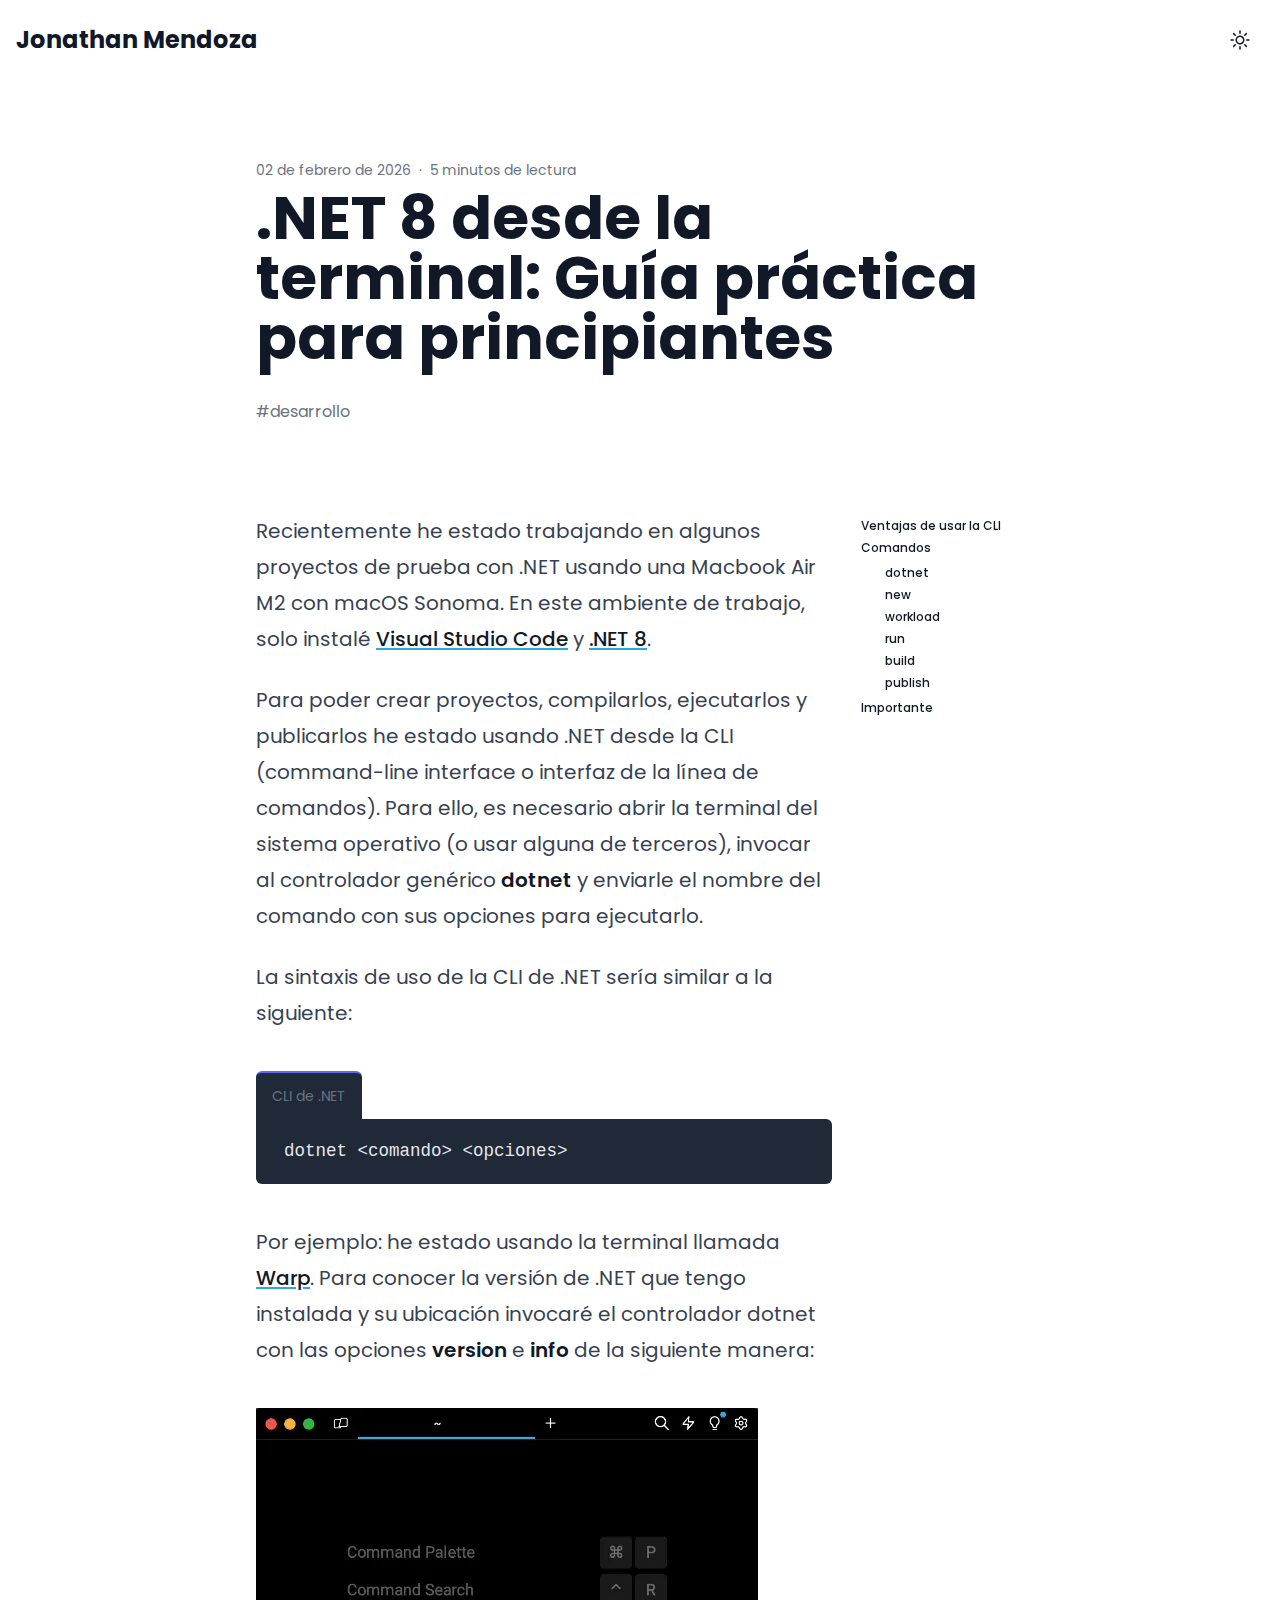
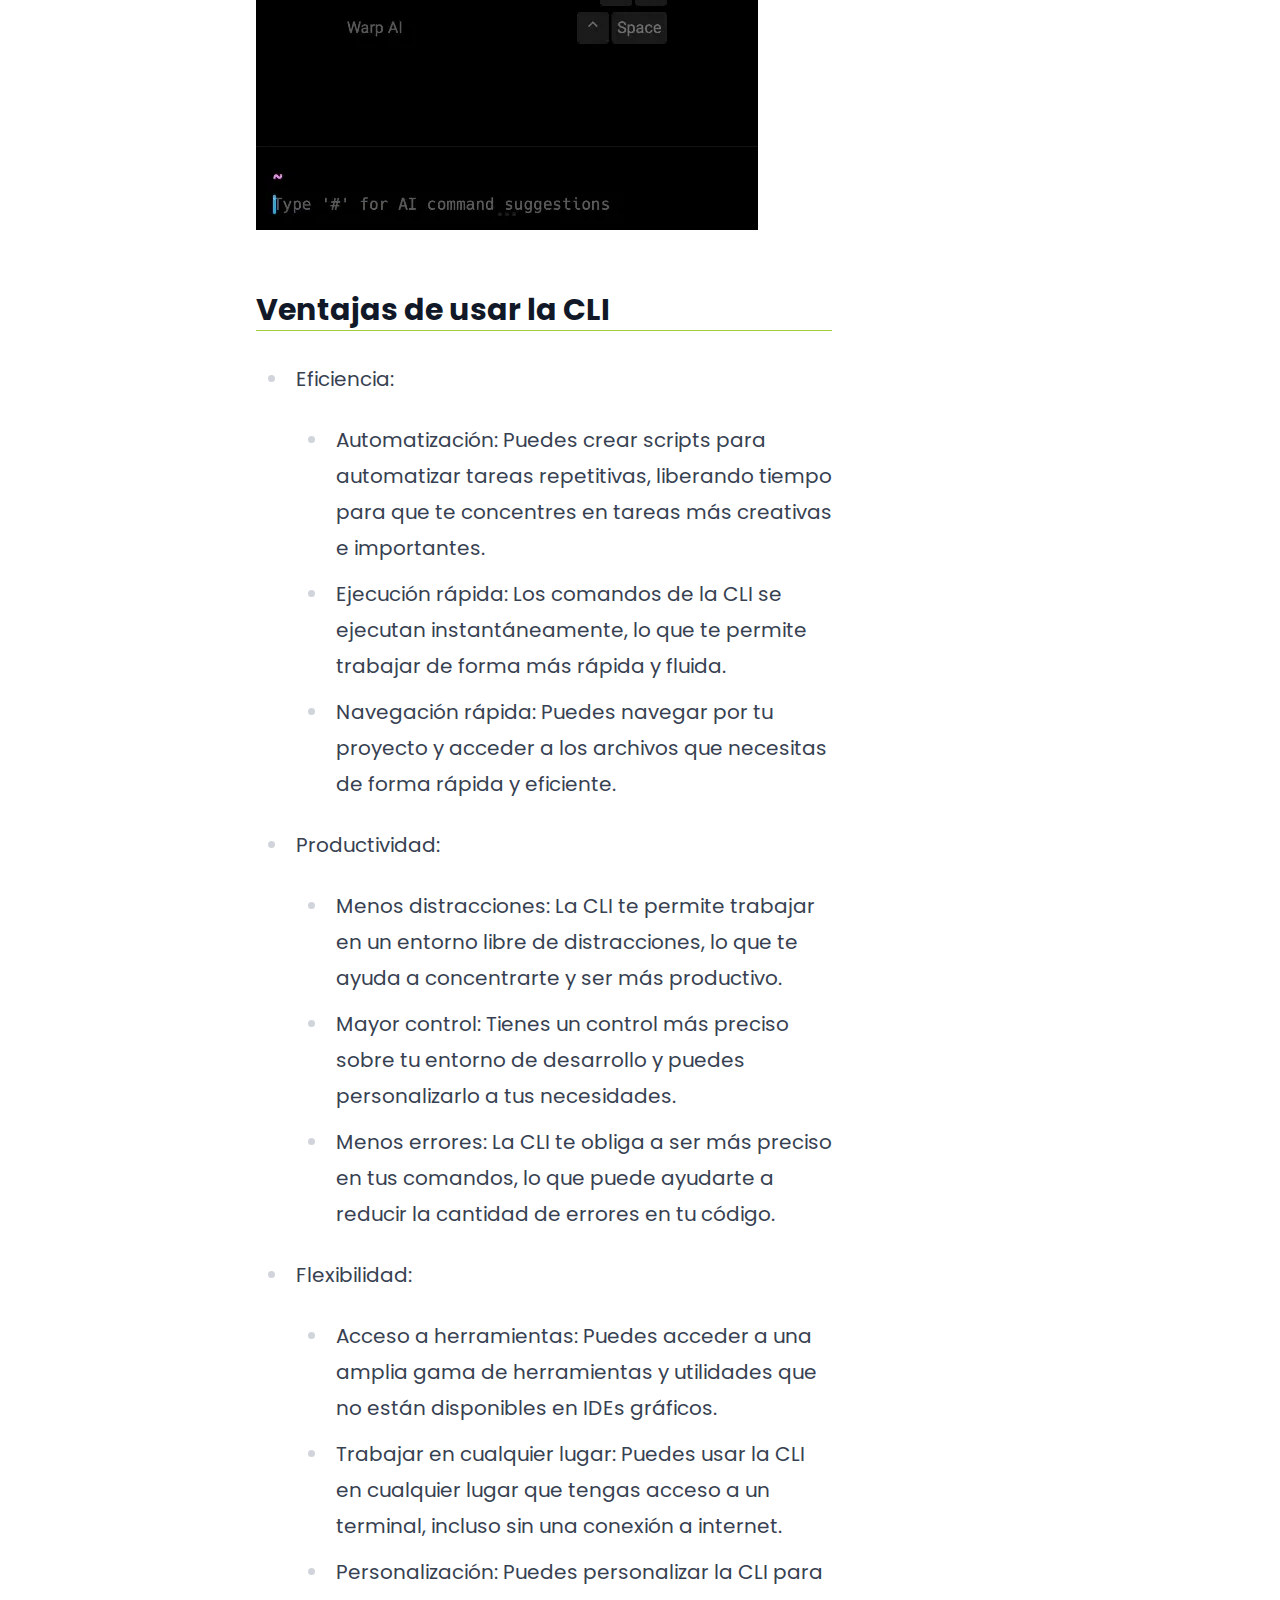
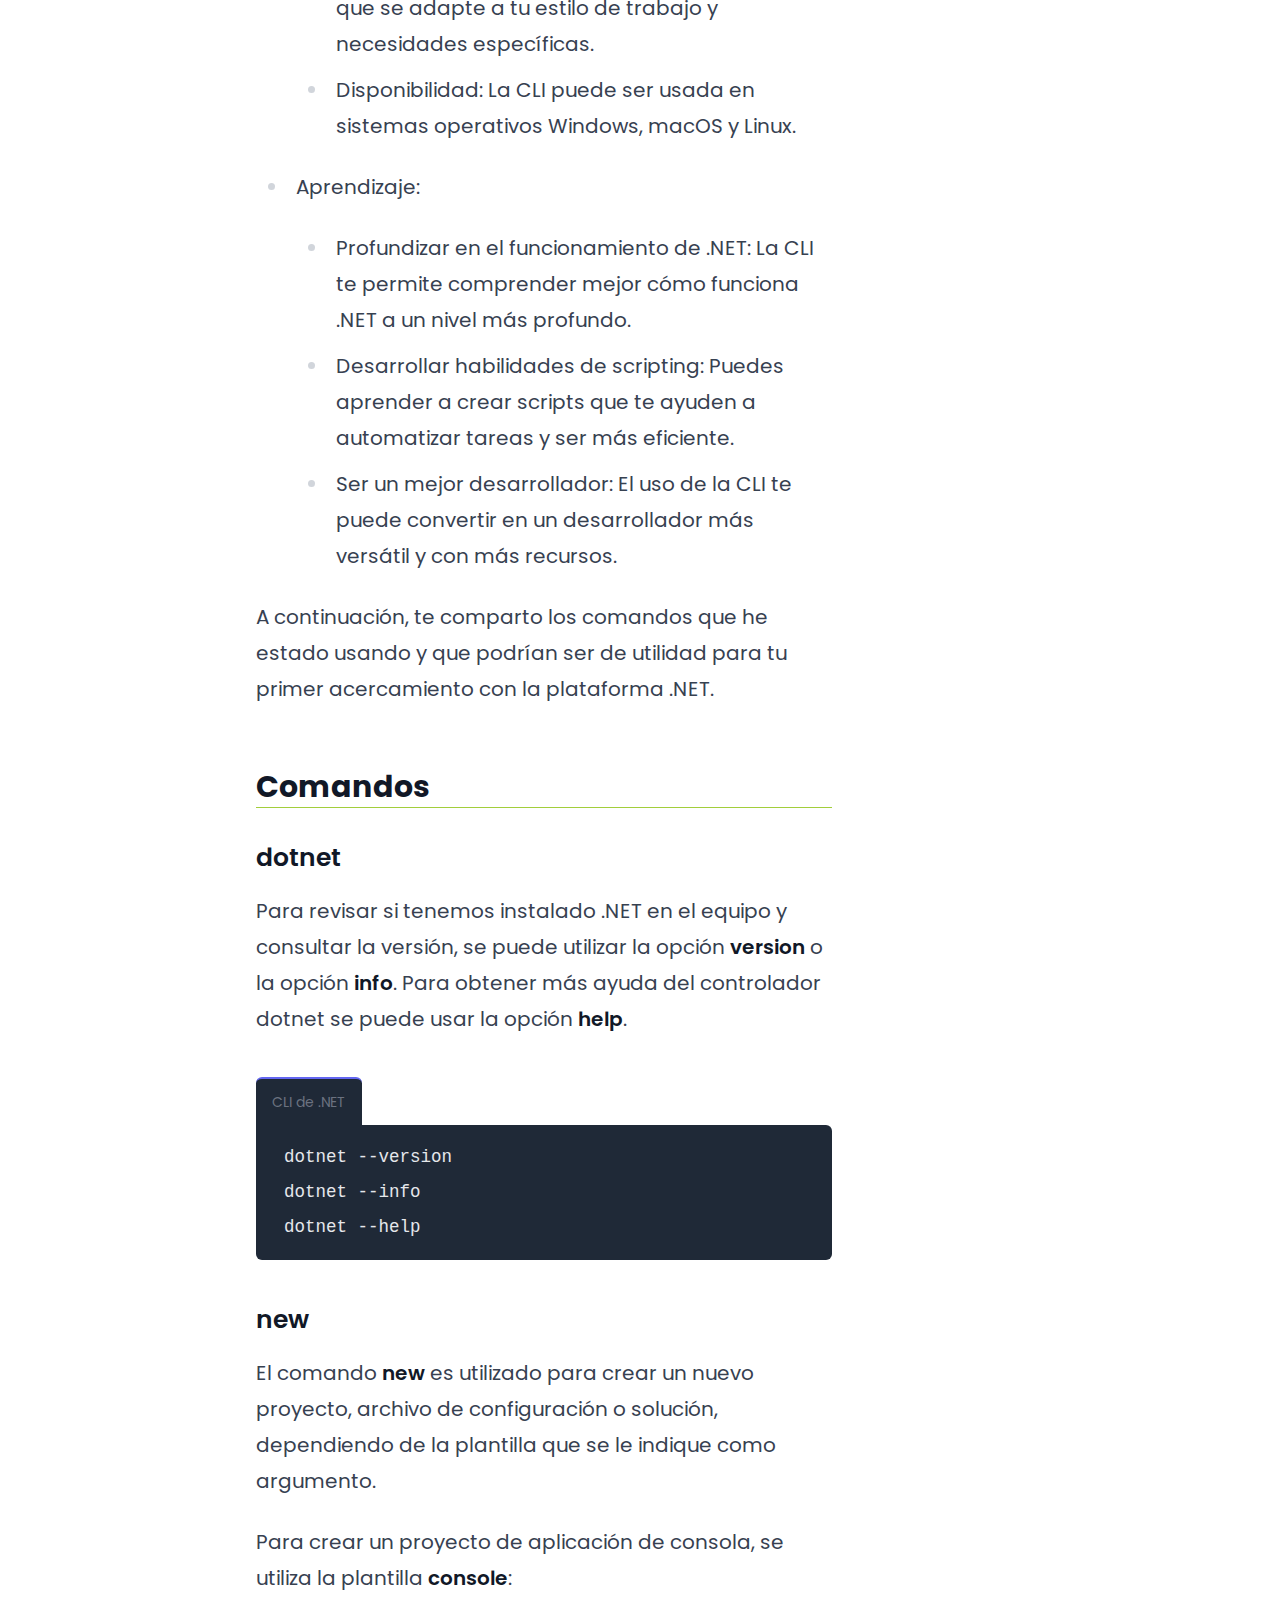
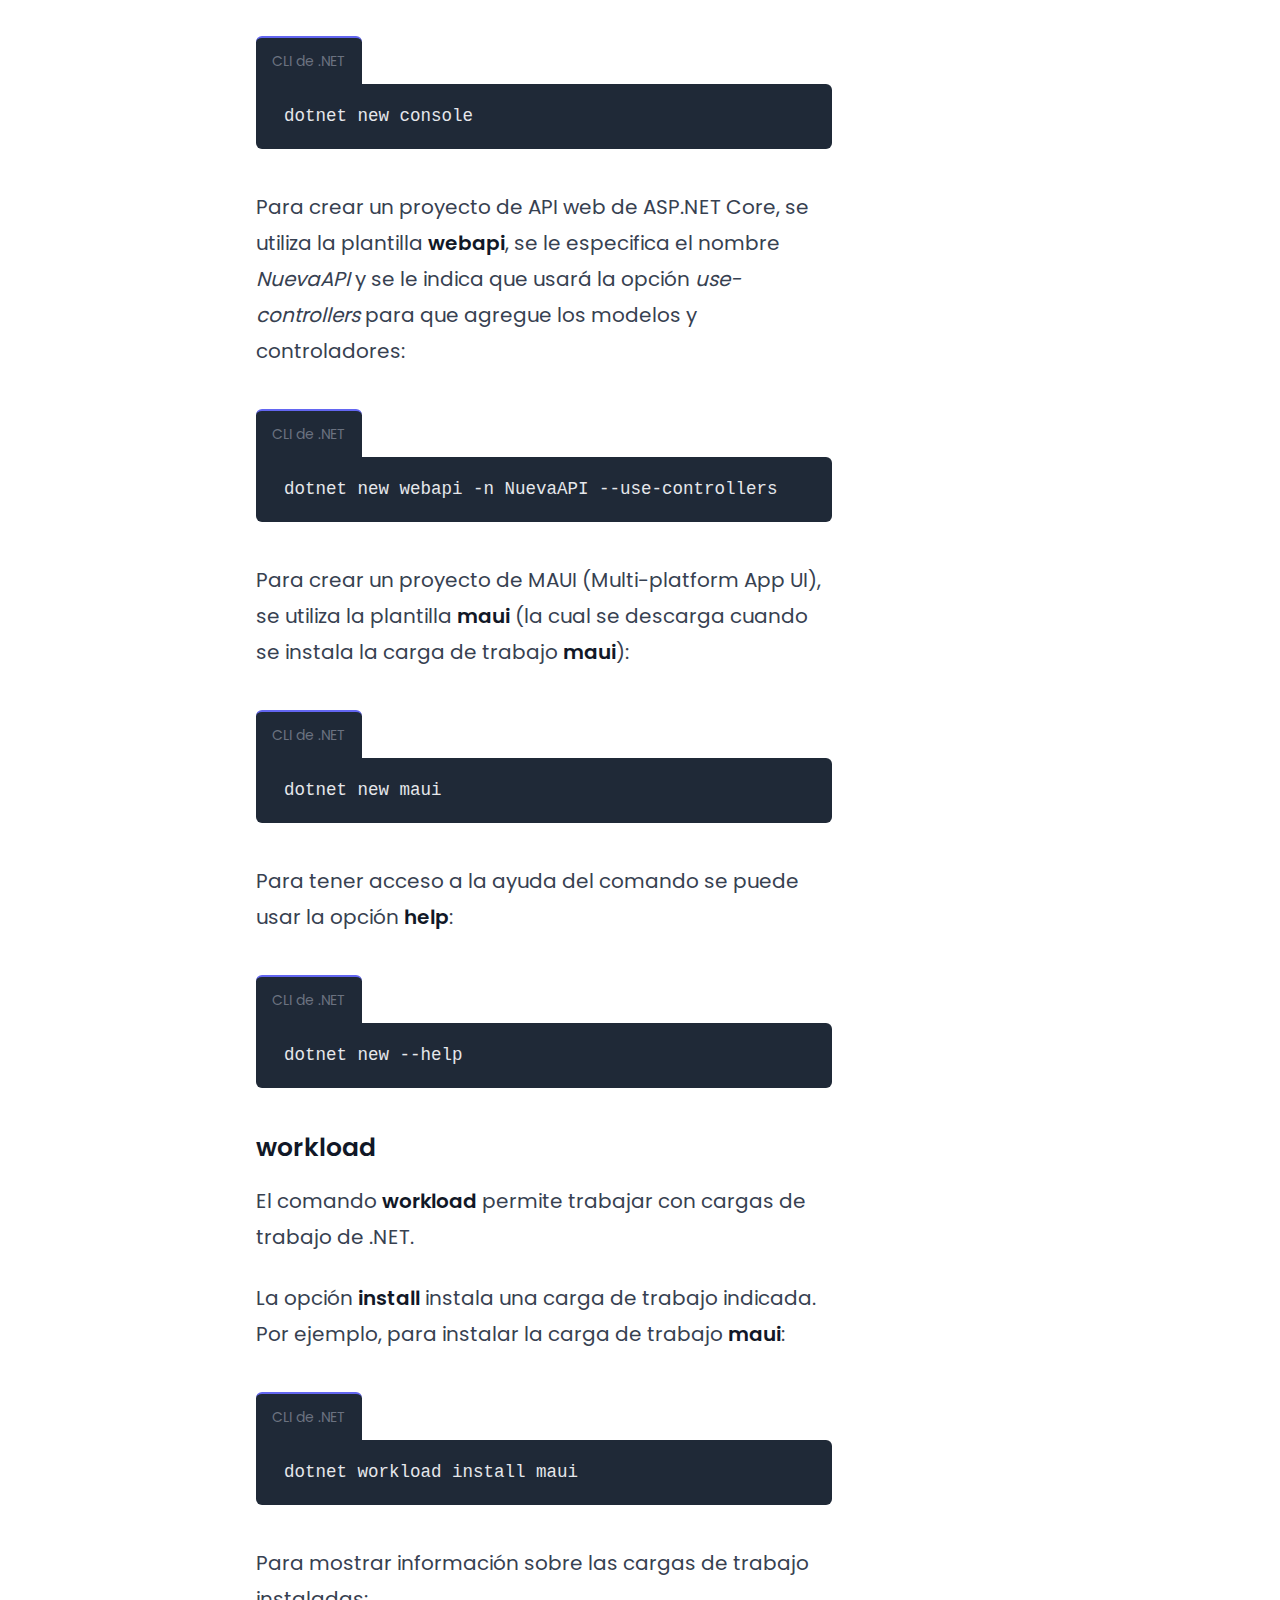
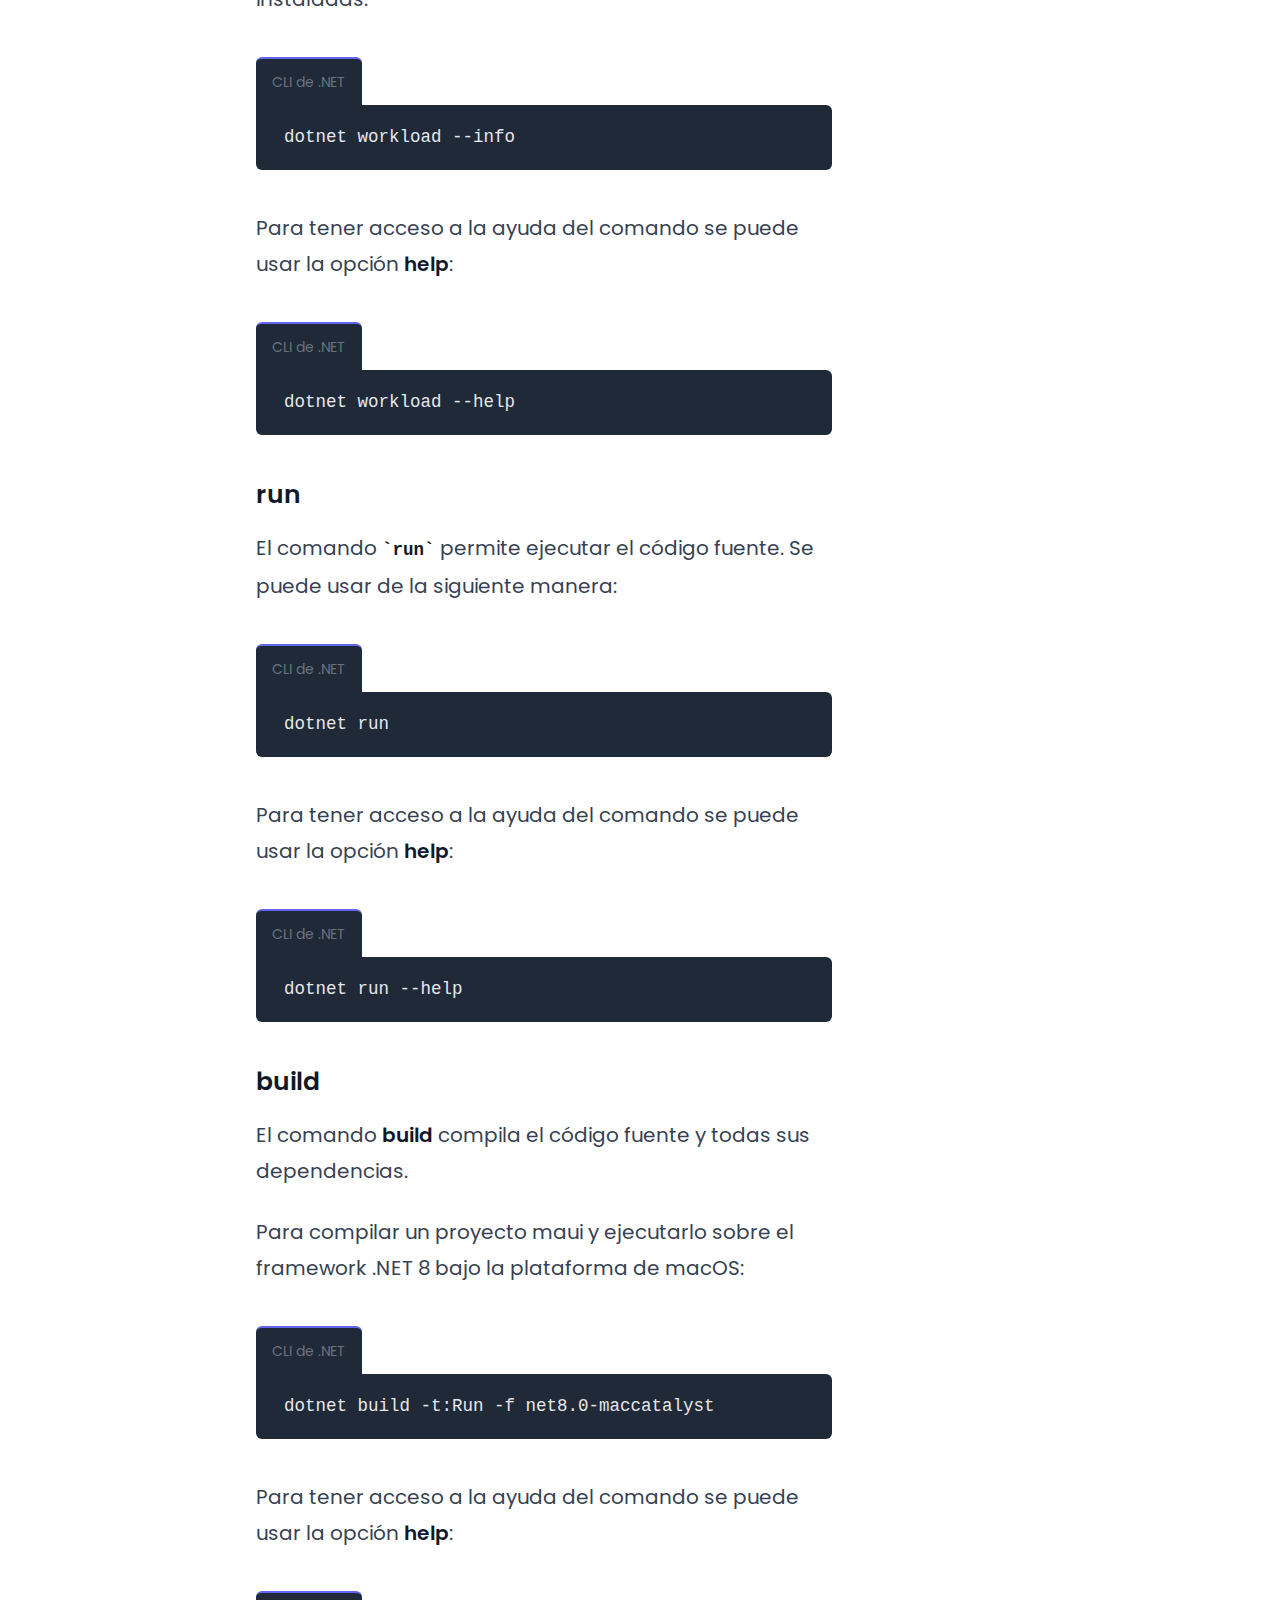
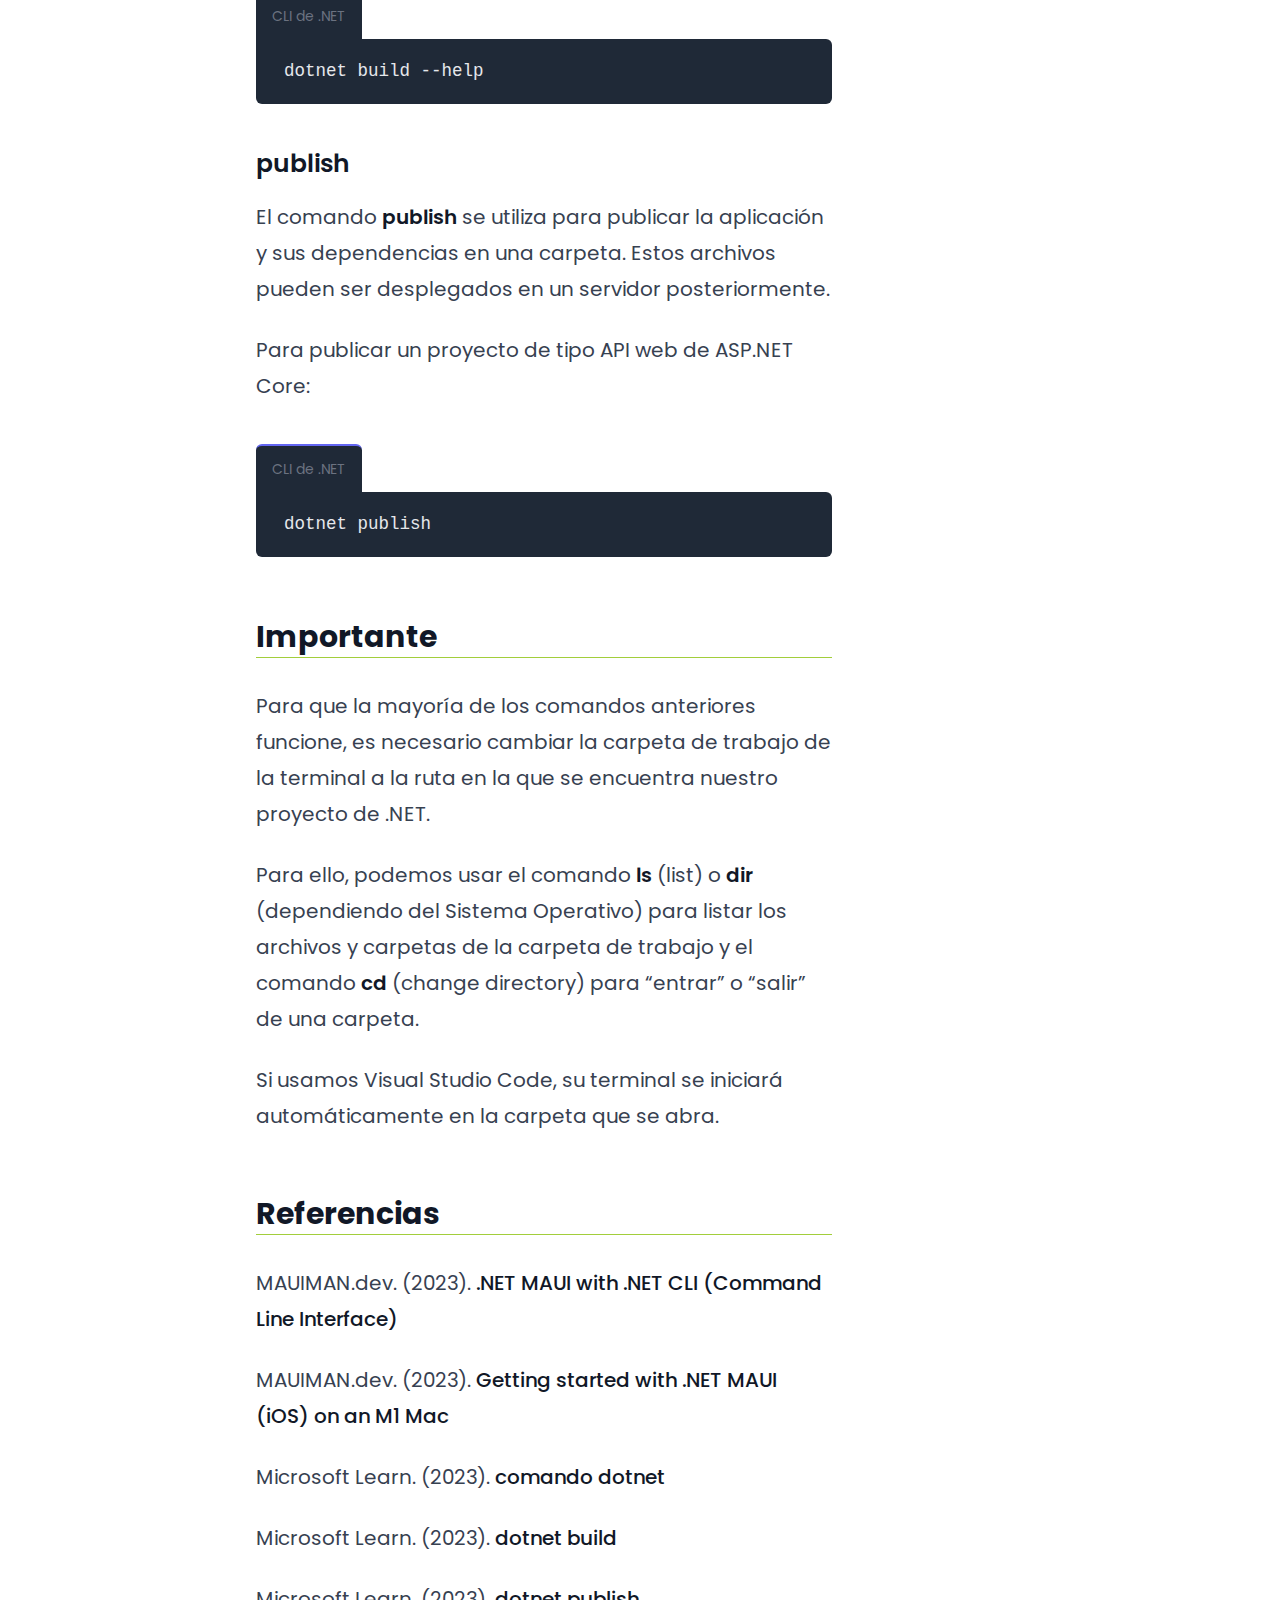
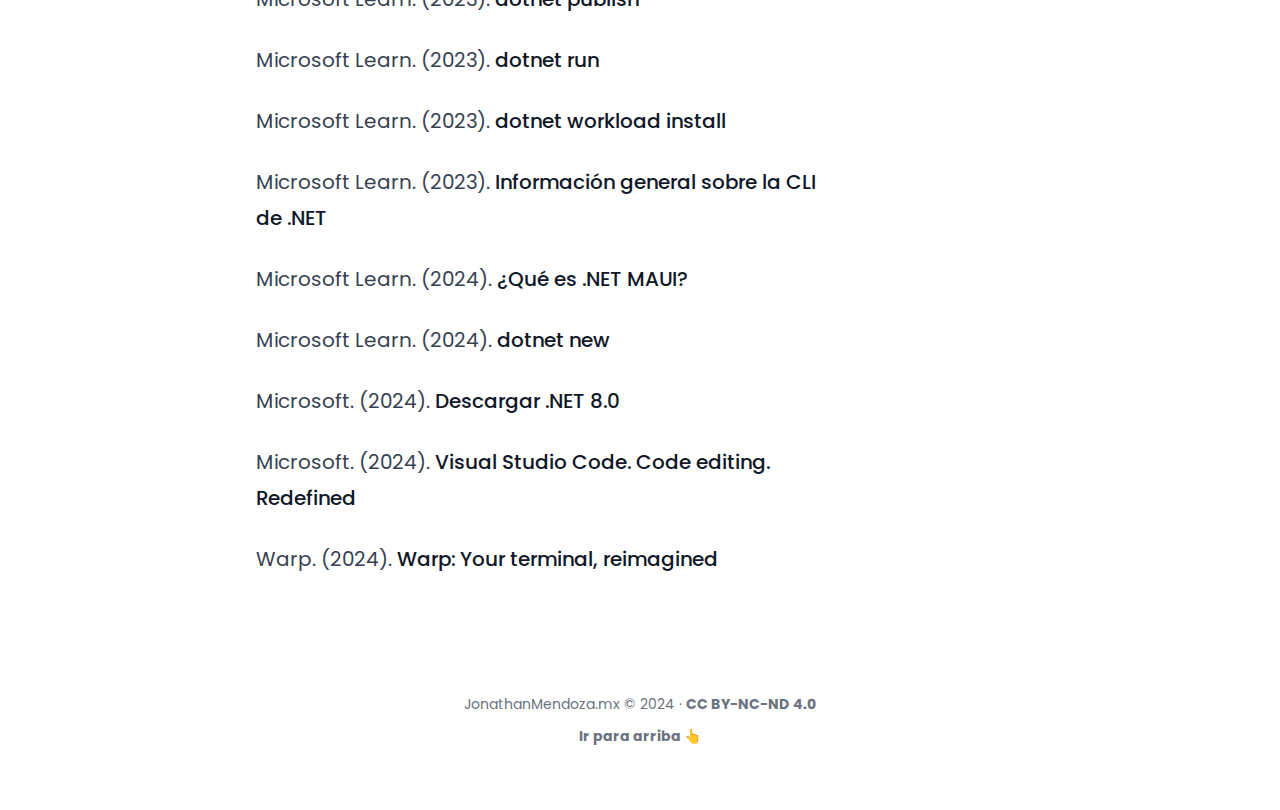
==== dotnet-8-desde-la-terminal/index.html @ 747c7750 "Initial commit" ====
<!DOCTYPE html><html lang="en" class="scroll-smooth"> <head><meta charset="UTF-8"><meta name="viewport" content="width=device-width, initial-scale=1.0"><title>.NET 8 desde la terminal: Guía práctica para principiantes - Jonathan Mendoza</title><link rel="canonical" href="https://jonathanmendoza.mx/dotnet-8-desde-la-terminal/"><meta name="description" content="Recientemente he estado trabajando en algunos proyectos de prueba con .NET usando una Macbook Air M2 con macOS Sonoma. En este ambiente de trabajo, solo instalé [Visual Studio Code](https://code.visu"><meta name="robots" content="index, follow"><meta property="og:title" content=".NET 8 desde la terminal: Guía práctica para principiantes"><meta property="og:type" content="article"><meta property="og:image" content="https://jonathanmendoza.mx/dotnet-8-desde-la-terminal.png"><meta property="og:url" content="https://jonathanmendoza.mx/dotnet-8-desde-la-terminal/"><meta name="astro-view-transitions-enabled" content="true"><meta name="astro-view-transitions-fallback" content="animate"><link rel="stylesheet" href="/_astro/_page_.Ci-kEwMj.css" />
<style>@keyframes astroFadeInOut{0%{opacity:1}to{opacity:0}}@keyframes astroFadeIn{0%{opacity:0}}@keyframes astroFadeOut{to{opacity:0}}@keyframes astroSlideFromRight{0%{transform:translate(100%)}}@keyframes astroSlideFromLeft{0%{transform:translate(-100%)}}@keyframes astroSlideToRight{to{transform:translate(100%)}}@keyframes astroSlideToLeft{to{transform:translate(-100%)}}@media (prefers-reduced-motion){::view-transition-group(*),::view-transition-old(*),::view-transition-new(*){animation:none!important}[data-astro-transition-scope]{animation:none!important}}
</style><script type="module" src="/_astro/hoisted.BaklP18b.js"></script><style>[data-astro-transition-scope="astro-o6qoc4zr-1"] { view-transition-name: post_title_dotnet-8-desde-la-terminal; }@layer astro { ::view-transition-old(post_title_dotnet-8-desde-la-terminal) { 
	animation-duration: 180ms;
	animation-timing-function: cubic-bezier(0.76, 0, 0.24, 1);
	animation-fill-mode: both;
	animation-name: astroFadeOut; }::view-transition-new(post_title_dotnet-8-desde-la-terminal) { 
	animation-duration: 180ms;
	animation-timing-function: cubic-bezier(0.76, 0, 0.24, 1);
	animation-fill-mode: both;
	animation-name: astroFadeIn; }[data-astro-transition=back]::view-transition-old(post_title_dotnet-8-desde-la-terminal) { 
	animation-duration: 180ms;
	animation-timing-function: cubic-bezier(0.76, 0, 0.24, 1);
	animation-fill-mode: both;
	animation-name: astroFadeOut; }[data-astro-transition=back]::view-transition-new(post_title_dotnet-8-desde-la-terminal) { 
	animation-duration: 180ms;
	animation-timing-function: cubic-bezier(0.76, 0, 0.24, 1);
	animation-fill-mode: both;
	animation-name: astroFadeIn; } }[data-astro-transition-fallback="old"] [data-astro-transition-scope="astro-o6qoc4zr-1"],
			[data-astro-transition-fallback="old"][data-astro-transition-scope="astro-o6qoc4zr-1"] { 
	animation-duration: 180ms;
	animation-timing-function: cubic-bezier(0.76, 0, 0.24, 1);
	animation-fill-mode: both;
	animation-name: astroFadeOut; }[data-astro-transition-fallback="new"] [data-astro-transition-scope="astro-o6qoc4zr-1"],
			[data-astro-transition-fallback="new"][data-astro-transition-scope="astro-o6qoc4zr-1"] { 
	animation-duration: 180ms;
	animation-timing-function: cubic-bezier(0.76, 0, 0.24, 1);
	animation-fill-mode: both;
	animation-name: astroFadeIn; }[data-astro-transition=back][data-astro-transition-fallback="old"] [data-astro-transition-scope="astro-o6qoc4zr-1"],
			[data-astro-transition=back][data-astro-transition-fallback="old"][data-astro-transition-scope="astro-o6qoc4zr-1"] { 
	animation-duration: 180ms;
	animation-timing-function: cubic-bezier(0.76, 0, 0.24, 1);
	animation-fill-mode: both;
	animation-name: astroFadeOut; }[data-astro-transition=back][data-astro-transition-fallback="new"] [data-astro-transition-scope="astro-o6qoc4zr-1"],
			[data-astro-transition=back][data-astro-transition-fallback="new"][data-astro-transition-scope="astro-o6qoc4zr-1"] { 
	animation-duration: 180ms;
	animation-timing-function: cubic-bezier(0.76, 0, 0.24, 1);
	animation-fill-mode: both;
	animation-name: astroFadeIn; }</style></head> <body class="flex min-h-screen flex-col font-sans text-gray-900 antialiased dark:bg-gradient-to-t from-[#24292e] from-10% to-[#191c20] dark:text-white select-none"> <div id="top"></div> <nav class="flex items-center p-4"> <a href="/" class="text-2xl font-bold">Jonathan Mendoza</a> <div class="ml-auto"> <button id="theme-switcher" aria-label="Theme switcher" class="flex h-12 w-12 items-center justify-center rounded-full hover:bg-gray-100 focus:outline-none dark:hover:bg-gray-800"> <svg xmlns="http://www.w3.org/2000/svg" fill="none" viewBox="0 0 24 24" stroke-width="1.5" stroke="currentColor" class="h-6 w-6 dark:hidden"> <path stroke-linecap="round" stroke-linejoin="round" d="M12 3v2.25m6.364.386l-1.591 1.591M21 12h-2.25m-.386 6.364l-1.591-1.591M12 18.75V21m-4.773-4.227l-1.591 1.591M5.25 12H3m4.227-4.773L5.636 5.636M15.75 12a3.75 3.75 0 11-7.5 0 3.75 3.75 0 017.5 0z"></path> </svg> <svg xmlns="http://www.w3.org/2000/svg" fill="none" viewBox="0 0 24 24" stroke-width="1.5" stroke="currentColor" class="hidden h-6 w-6 dark:block"> <path stroke-linecap="round" stroke-linejoin="round" d="M21.752 15.002A9.718 9.718 0 0118 15.75c-5.385 0-9.75-4.365-9.75-9.75 0-1.33.266-2.597.748-3.752A9.753 9.753 0 003 11.25C3 16.635 7.365 21 12.75 21a9.753 9.753 0 009.002-5.998z"></path> </svg> </button> <script>
  const init = () => {
    const theme = (() => {
      if (
        typeof localStorage !== "undefined" &&
        localStorage.getItem("theme")
      ) {
        return localStorage.getItem("theme");
      }

      if (window.matchMedia("(prefers-color-scheme: light)").matches) {
        return "light";
      }

      return "dark";
    })();

    if (theme === "light") {
      document.documentElement.classList.remove("dark");
    } else {
      document.documentElement.classList.add("dark");
    }

    window.localStorage.setItem("theme", theme);

    const handleToggleClick = () => {
      const element = document.documentElement;
      element.classList.toggle("dark");

      const isDark = element.classList.contains("dark");
      localStorage.setItem("theme", isDark ? "dark" : "light");
    };

    document
      .getElementById("theme-switcher")
      .addEventListener("click", handleToggleClick);
  };

  init();

  document.addEventListener("astro:after-swap", init);
</script> </div> </nav>  <div class="flex-grow break-words p-4"> <div class="mx-auto max-w-3xl"> <header class="my-16"> <div class="mb-2 flex gap-2 text-sm text-gray-500"> <span> <time datetime="2026-02-02T10:00:00.000Z"> 02 de febrero de 2026 </time> </span> <span aria-hidden="true">·</span> <span>5 minutos de lectura</span> </div> <h1 class="mb-8 text-4xl font-bold lg:text-6xl text-balance" data-astro-transition-scope="astro-o6qoc4zr-1"> .NET 8 desde la terminal: Guía práctica para principiantes </h1> <div class="flex flex-wrap items-center gap-2 text-sm text-gray-500 dark:text-gray-400 lg:gap-4 lg:text-base"> <a href="/tag/desarrollo" class="relative hover:text-secondary-color">
#desarrollo </a> </div> </header> <div class="grid grid-cols-12 prose dark:prose-invert"> <article class="xl:col-span-9 col-span-12"> <p>Recientemente he estado trabajando en algunos proyectos de prueba con .NET usando una Macbook Air M2 con macOS Sonoma. En este ambiente de trabajo, solo instalé <a href="https://code.visualstudio.com/">Visual Studio Code</a> y <a href="https://dotnet.microsoft.com/es-es/download/dotnet/8.0">.NET 8</a>.</p>
<p>Para poder crear proyectos, compilarlos, ejecutarlos y publicarlos he estado usando .NET desde la CLI (command-line interface o interfaz de la línea de comandos). Para ello, es necesario abrir la terminal del sistema operativo (o usar alguna de terceros), invocar al controlador genérico <strong>dotnet</strong> y enviarle el nombre del comando con sus opciones para ejecutarlo.</p>
<p>La sintaxis de uso de la CLI de .NET sería similar a la siguiente:</p>
<figure data-rehype-pretty-code-figure=""><figcaption data-rehype-pretty-code-title="" data-language="showLineNumbers" data-theme="github-dark-dimmed">CLI de .NET</figcaption><pre tabindex="0" data-language="showLineNumbers" data-theme="github-dark-dimmed"><code data-language="showLineNumbers" data-theme="github-dark-dimmed" style="display: grid;"><span data-line=""><span>dotnet &#x3C;comando> &#x3C;opciones></span></span></code></pre><button data-copy="" onclick="async function copy(e) { e.preventDefault(); const el = e.currentTarget; const value = el.previousElementSibling.innerText; const originalText = el.innerText; el.disabled = true; await navigator.clipboard.writeText(value); el.innerText = &#x22;¡copiado!&#x22;; setTimeout(() => { el.innerText = originalText; el.disabled = false; }, 3000); }; copy(arguments[0])">copiar</button></figure>
<p>Por ejemplo: he estado usando la terminal llamada <a href="https://www.warp.dev/">Warp</a>. Para conocer la versión de .NET que tengo instalada y su ubicación invocaré el controlador dotnet con las opciones <strong>version</strong> e <strong>info</strong> de la siguiente manera:</p>
<p><img alt="Captura de pantalla de la terminal Warp"  src="/_astro/dotnet_version.P-74JhU3_ZMfPQq.webp" width="502" height="422" loading="lazy" decoding="async"></p>
<h2 id="ventajas-de-usar-la-cli">Ventajas de usar la CLI</h2>
<ul>
<li>
<p>Eficiencia:</p>
<ul>
<li>Automatización: Puedes crear scripts para automatizar tareas repetitivas, liberando tiempo para que te concentres en tareas más creativas e importantes.</li>
<li>Ejecución rápida: Los comandos de la CLI se ejecutan instantáneamente, lo que te permite trabajar de forma más rápida y fluida.</li>
<li>Navegación rápida: Puedes navegar por tu proyecto y acceder a los archivos que necesitas de forma rápida y eficiente.</li>
</ul>
</li>
<li>
<p>Productividad:</p>
<ul>
<li>Menos distracciones: La CLI te permite trabajar en un entorno libre de distracciones, lo que te ayuda a concentrarte y ser más productivo.</li>
<li>Mayor control: Tienes un control más preciso sobre tu entorno de desarrollo y puedes personalizarlo a tus necesidades.</li>
<li>Menos errores: La CLI te obliga a ser más preciso en tus comandos, lo que puede ayudarte a reducir la cantidad de errores en tu código.</li>
</ul>
</li>
<li>
<p>Flexibilidad:</p>
<ul>
<li>Acceso a herramientas: Puedes acceder a una amplia gama de herramientas y utilidades que no están disponibles en IDEs gráficos.</li>
<li>Trabajar en cualquier lugar: Puedes usar la CLI en cualquier lugar que tengas acceso a un terminal, incluso sin una conexión a internet.</li>
<li>Personalización: Puedes personalizar la CLI para que se adapte a tu estilo de trabajo y necesidades específicas.</li>
<li>Disponibilidad: La CLI puede ser usada en sistemas operativos Windows, macOS y Linux.</li>
</ul>
</li>
<li>
<p>Aprendizaje:</p>
<ul>
<li>Profundizar en el funcionamiento de .NET: La CLI te permite comprender mejor cómo funciona .NET a un nivel más profundo.</li>
<li>Desarrollar habilidades de scripting: Puedes aprender a crear scripts que te ayuden a automatizar tareas y ser más eficiente.</li>
<li>Ser un mejor desarrollador: El uso de la CLI te puede convertir en un desarrollador más versátil y con más recursos.</li>
</ul>
</li>
</ul>
<p>A continuación, te comparto los comandos que he estado usando y que podrían ser de utilidad para tu primer acercamiento con la plataforma .NET.</p>
<h2 id="comandos">Comandos</h2>
<h3 id="dotnet">dotnet</h3>
<p>Para revisar si tenemos instalado .NET en el equipo y consultar la versión, se puede utilizar la opción <strong>version</strong> o la opción <strong>info</strong>. Para obtener más ayuda del controlador dotnet se puede usar la opción <strong>help</strong>.</p>
<figure data-rehype-pretty-code-figure=""><figcaption data-rehype-pretty-code-title="" data-language="showLineNumbers" data-theme="github-dark-dimmed">CLI de .NET</figcaption><pre tabindex="0" data-language="showLineNumbers" data-theme="github-dark-dimmed"><code data-language="showLineNumbers" data-theme="github-dark-dimmed" style="display: grid;"><span data-line=""><span>dotnet --version</span></span>
<span data-line=""><span>dotnet --info</span></span>
<span data-line=""><span>dotnet --help</span></span></code></pre><button data-copy="" onclick="async function copy(e) { e.preventDefault(); const el = e.currentTarget; const value = el.previousElementSibling.innerText; const originalText = el.innerText; el.disabled = true; await navigator.clipboard.writeText(value); el.innerText = &#x22;¡copiado!&#x22;; setTimeout(() => { el.innerText = originalText; el.disabled = false; }, 3000); }; copy(arguments[0])">copiar</button></figure>
<h3 id="new">new</h3>
<p>El comando <strong>new</strong> es utilizado para crear un nuevo proyecto, archivo de configuración o solución, dependiendo de la plantilla que se le indique como argumento.</p>
<p>Para crear un proyecto de aplicación de consola, se utiliza la plantilla <strong>console</strong>:</p>
<figure data-rehype-pretty-code-figure=""><figcaption data-rehype-pretty-code-title="" data-language="showLineNumbers" data-theme="github-dark-dimmed">CLI de .NET</figcaption><pre tabindex="0" data-language="showLineNumbers" data-theme="github-dark-dimmed"><code data-language="showLineNumbers" data-theme="github-dark-dimmed" style="display: grid;"><span data-line=""><span>dotnet new console</span></span></code></pre><button data-copy="" onclick="async function copy(e) { e.preventDefault(); const el = e.currentTarget; const value = el.previousElementSibling.innerText; const originalText = el.innerText; el.disabled = true; await navigator.clipboard.writeText(value); el.innerText = &#x22;¡copiado!&#x22;; setTimeout(() => { el.innerText = originalText; el.disabled = false; }, 3000); }; copy(arguments[0])">copiar</button></figure>
<p>Para crear un proyecto de API web de ASP.NET Core, se utiliza la plantilla <strong>webapi</strong>, se le especifica el nombre <em>NuevaAPI</em> y se le indica que usará la opción <em>use-controllers</em> para que agregue los modelos y controladores:</p>
<figure data-rehype-pretty-code-figure=""><figcaption data-rehype-pretty-code-title="" data-language="showLineNumbers" data-theme="github-dark-dimmed">CLI de .NET</figcaption><pre tabindex="0" data-language="showLineNumbers" data-theme="github-dark-dimmed"><code data-language="showLineNumbers" data-theme="github-dark-dimmed" style="display: grid;"><span data-line=""><span>dotnet new webapi -n NuevaAPI --use-controllers</span></span></code></pre><button data-copy="" onclick="async function copy(e) { e.preventDefault(); const el = e.currentTarget; const value = el.previousElementSibling.innerText; const originalText = el.innerText; el.disabled = true; await navigator.clipboard.writeText(value); el.innerText = &#x22;¡copiado!&#x22;; setTimeout(() => { el.innerText = originalText; el.disabled = false; }, 3000); }; copy(arguments[0])">copiar</button></figure>
<p>Para crear un proyecto de MAUI (Multi-platform App UI), se utiliza la plantilla <strong>maui</strong> (la cual se descarga cuando se instala la carga de trabajo <strong>maui</strong>):</p>
<figure data-rehype-pretty-code-figure=""><figcaption data-rehype-pretty-code-title="" data-language="showLineNumbers" data-theme="github-dark-dimmed">CLI de .NET</figcaption><pre tabindex="0" data-language="showLineNumbers" data-theme="github-dark-dimmed"><code data-language="showLineNumbers" data-theme="github-dark-dimmed" style="display: grid;"><span data-line=""><span>dotnet new maui</span></span></code></pre><button data-copy="" onclick="async function copy(e) { e.preventDefault(); const el = e.currentTarget; const value = el.previousElementSibling.innerText; const originalText = el.innerText; el.disabled = true; await navigator.clipboard.writeText(value); el.innerText = &#x22;¡copiado!&#x22;; setTimeout(() => { el.innerText = originalText; el.disabled = false; }, 3000); }; copy(arguments[0])">copiar</button></figure>
<p>Para tener acceso a la ayuda del comando se puede usar la opción <strong>help</strong>:</p>
<figure data-rehype-pretty-code-figure=""><figcaption data-rehype-pretty-code-title="" data-language="showLineNumbers" data-theme="github-dark-dimmed">CLI de .NET</figcaption><pre tabindex="0" data-language="showLineNumbers" data-theme="github-dark-dimmed"><code data-language="showLineNumbers" data-theme="github-dark-dimmed" style="display: grid;"><span data-line=""><span>dotnet new --help</span></span></code></pre><button data-copy="" onclick="async function copy(e) { e.preventDefault(); const el = e.currentTarget; const value = el.previousElementSibling.innerText; const originalText = el.innerText; el.disabled = true; await navigator.clipboard.writeText(value); el.innerText = &#x22;¡copiado!&#x22;; setTimeout(() => { el.innerText = originalText; el.disabled = false; }, 3000); }; copy(arguments[0])">copiar</button></figure>
<h3 id="workload">workload</h3>
<p>El comando <strong>workload</strong> permite trabajar con cargas de trabajo de .NET.</p>
<p>La opción <strong>install</strong> instala una carga de trabajo indicada. Por ejemplo, para instalar la carga de trabajo <strong>maui</strong>:</p>
<figure data-rehype-pretty-code-figure=""><figcaption data-rehype-pretty-code-title="" data-language="showLineNumbers" data-theme="github-dark-dimmed">CLI de .NET</figcaption><pre tabindex="0" data-language="showLineNumbers" data-theme="github-dark-dimmed"><code data-language="showLineNumbers" data-theme="github-dark-dimmed" style="display: grid;"><span data-line=""><span>dotnet workload install maui</span></span></code></pre><button data-copy="" onclick="async function copy(e) { e.preventDefault(); const el = e.currentTarget; const value = el.previousElementSibling.innerText; const originalText = el.innerText; el.disabled = true; await navigator.clipboard.writeText(value); el.innerText = &#x22;¡copiado!&#x22;; setTimeout(() => { el.innerText = originalText; el.disabled = false; }, 3000); }; copy(arguments[0])">copiar</button></figure>
<p>Para mostrar información sobre las cargas de trabajo instaladas:</p>
<figure data-rehype-pretty-code-figure=""><figcaption data-rehype-pretty-code-title="" data-language="showLineNumbers" data-theme="github-dark-dimmed">CLI de .NET</figcaption><pre tabindex="0" data-language="showLineNumbers" data-theme="github-dark-dimmed"><code data-language="showLineNumbers" data-theme="github-dark-dimmed" style="display: grid;"><span data-line=""><span>dotnet workload --info</span></span></code></pre><button data-copy="" onclick="async function copy(e) { e.preventDefault(); const el = e.currentTarget; const value = el.previousElementSibling.innerText; const originalText = el.innerText; el.disabled = true; await navigator.clipboard.writeText(value); el.innerText = &#x22;¡copiado!&#x22;; setTimeout(() => { el.innerText = originalText; el.disabled = false; }, 3000); }; copy(arguments[0])">copiar</button></figure>
<p>Para tener acceso a la ayuda del comando se puede usar la opción <strong>help</strong>:</p>
<figure data-rehype-pretty-code-figure=""><figcaption data-rehype-pretty-code-title="" data-language="showLineNumbers" data-theme="github-dark-dimmed">CLI de .NET</figcaption><pre tabindex="0" data-language="showLineNumbers" data-theme="github-dark-dimmed"><code data-language="showLineNumbers" data-theme="github-dark-dimmed" style="display: grid;"><span data-line=""><span>dotnet workload --help</span></span></code></pre><button data-copy="" onclick="async function copy(e) { e.preventDefault(); const el = e.currentTarget; const value = el.previousElementSibling.innerText; const originalText = el.innerText; el.disabled = true; await navigator.clipboard.writeText(value); el.innerText = &#x22;¡copiado!&#x22;; setTimeout(() => { el.innerText = originalText; el.disabled = false; }, 3000); }; copy(arguments[0])">copiar</button></figure>
<h3 id="run">run</h3>
<p>El comando <code>run</code> permite ejecutar el código fuente. Se puede usar de la siguiente manera:</p>
<figure data-rehype-pretty-code-figure=""><figcaption data-rehype-pretty-code-title="" data-language="showLineNumbers" data-theme="github-dark-dimmed">CLI de .NET</figcaption><pre tabindex="0" data-language="showLineNumbers" data-theme="github-dark-dimmed"><code data-language="showLineNumbers" data-theme="github-dark-dimmed" style="display: grid;"><span data-line=""><span>dotnet run</span></span></code></pre><button data-copy="" onclick="async function copy(e) { e.preventDefault(); const el = e.currentTarget; const value = el.previousElementSibling.innerText; const originalText = el.innerText; el.disabled = true; await navigator.clipboard.writeText(value); el.innerText = &#x22;¡copiado!&#x22;; setTimeout(() => { el.innerText = originalText; el.disabled = false; }, 3000); }; copy(arguments[0])">copiar</button></figure>
<p>Para tener acceso a la ayuda del comando se puede usar la opción <strong>help</strong>:</p>
<figure data-rehype-pretty-code-figure=""><figcaption data-rehype-pretty-code-title="" data-language="showLineNumbers" data-theme="github-dark-dimmed">CLI de .NET</figcaption><pre tabindex="0" data-language="showLineNumbers" data-theme="github-dark-dimmed"><code data-language="showLineNumbers" data-theme="github-dark-dimmed" style="display: grid;"><span data-line=""><span>dotnet run --help</span></span></code></pre><button data-copy="" onclick="async function copy(e) { e.preventDefault(); const el = e.currentTarget; const value = el.previousElementSibling.innerText; const originalText = el.innerText; el.disabled = true; await navigator.clipboard.writeText(value); el.innerText = &#x22;¡copiado!&#x22;; setTimeout(() => { el.innerText = originalText; el.disabled = false; }, 3000); }; copy(arguments[0])">copiar</button></figure>
<h3 id="build">build</h3>
<p>El comando <strong>build</strong> compila el código fuente y todas sus dependencias.</p>
<p>Para compilar un proyecto maui y ejecutarlo sobre el framework .NET 8 bajo la plataforma de macOS:</p>
<figure data-rehype-pretty-code-figure=""><figcaption data-rehype-pretty-code-title="" data-language="showLineNumbers" data-theme="github-dark-dimmed">CLI de .NET</figcaption><pre tabindex="0" data-language="showLineNumbers" data-theme="github-dark-dimmed"><code data-language="showLineNumbers" data-theme="github-dark-dimmed" style="display: grid;"><span data-line=""><span>dotnet build -t:Run -f net8.0-maccatalyst  </span></span></code></pre><button data-copy="" onclick="async function copy(e) { e.preventDefault(); const el = e.currentTarget; const value = el.previousElementSibling.innerText; const originalText = el.innerText; el.disabled = true; await navigator.clipboard.writeText(value); el.innerText = &#x22;¡copiado!&#x22;; setTimeout(() => { el.innerText = originalText; el.disabled = false; }, 3000); }; copy(arguments[0])">copiar</button></figure>
<p>Para tener acceso a la ayuda del comando se puede usar la opción <strong>help</strong>:</p>
<figure data-rehype-pretty-code-figure=""><figcaption data-rehype-pretty-code-title="" data-language="showLineNumbers" data-theme="github-dark-dimmed">CLI de .NET</figcaption><pre tabindex="0" data-language="showLineNumbers" data-theme="github-dark-dimmed"><code data-language="showLineNumbers" data-theme="github-dark-dimmed" style="display: grid;"><span data-line=""><span>dotnet build --help</span></span></code></pre><button data-copy="" onclick="async function copy(e) { e.preventDefault(); const el = e.currentTarget; const value = el.previousElementSibling.innerText; const originalText = el.innerText; el.disabled = true; await navigator.clipboard.writeText(value); el.innerText = &#x22;¡copiado!&#x22;; setTimeout(() => { el.innerText = originalText; el.disabled = false; }, 3000); }; copy(arguments[0])">copiar</button></figure>
<h3 id="publish">publish</h3>
<p>El comando <strong>publish</strong> se utiliza para publicar la aplicación y sus dependencias en una carpeta. Estos archivos pueden ser desplegados en un servidor posteriormente.</p>
<p>Para publicar un proyecto de tipo API web de ASP.NET Core:</p>
<figure data-rehype-pretty-code-figure=""><figcaption data-rehype-pretty-code-title="" data-language="showLineNumbers" data-theme="github-dark-dimmed">CLI de .NET</figcaption><pre tabindex="0" data-language="showLineNumbers" data-theme="github-dark-dimmed"><code data-language="showLineNumbers" data-theme="github-dark-dimmed" style="display: grid;"><span data-line=""><span>dotnet publish  </span></span></code></pre><button data-copy="" onclick="async function copy(e) { e.preventDefault(); const el = e.currentTarget; const value = el.previousElementSibling.innerText; const originalText = el.innerText; el.disabled = true; await navigator.clipboard.writeText(value); el.innerText = &#x22;¡copiado!&#x22;; setTimeout(() => { el.innerText = originalText; el.disabled = false; }, 3000); }; copy(arguments[0])">copiar</button></figure>
<h2 id="importante">Importante</h2>
<p>Para que la mayoría de los comandos anteriores funcione, es necesario cambiar la carpeta de trabajo de la terminal a la ruta en la que se encuentra nuestro proyecto de .NET.</p>
<p>Para ello, podemos usar el comando <strong>ls</strong> (list) o <strong>dir</strong> (dependiendo del Sistema Operativo) para listar los archivos y carpetas de la carpeta de trabajo y el comando <strong>cd</strong> (change directory) para  “entrar” o “salir” de una carpeta.</p>
<p>Si usamos Visual Studio Code, su terminal se iniciará automáticamente en la carpeta que se abra.</p> <div class="no-underline" id="references"> <h2>Referencias</h2> <p class="-indent-8 px-8"><p>MAUIMAN.dev. (2023). <a href="https://mauiman.dev/maui_cli_commandlineinterface.html">.NET MAUI with .NET CLI (Command Line Interface)</a></p>
</p><p class="-indent-8 px-8"><p>MAUIMAN.dev. (2023). <a href="https://mauiman.dev/maui_ios_mac.html">Getting started with .NET MAUI (iOS) on an M1 Mac</a></p>
</p><p class="-indent-8 px-8"><p>Microsoft Learn. (2023). <a href="https://learn.microsoft.com/es-es/dotnet/core/tools/dotnet">comando dotnet</a></p>
</p><p class="-indent-8 px-8"><p>Microsoft Learn. (2023). <a href="https://learn.microsoft.com/es-es/dotnet/core/tools/dotnet-build">dotnet build</a></p>
</p><p class="-indent-8 px-8"><p>Microsoft Learn. (2023). <a href="https://learn.microsoft.com/es-es/dotnet/core/tools/dotnet-publish">dotnet publish</a></p>
</p><p class="-indent-8 px-8"><p>Microsoft Learn. (2023). <a href="https://learn.microsoft.com/es-es/dotnet/core/tools/dotnet-run">dotnet run</a></p>
</p><p class="-indent-8 px-8"><p>Microsoft Learn. (2023). <a href="https://learn.microsoft.com/es-es/dotnet/core/tools/dotnet-workload-install">dotnet workload install</a></p>
</p><p class="-indent-8 px-8"><p>Microsoft Learn. (2023). <a href="https://learn.microsoft.com/es-es/dotnet/core/tools/">Información general sobre la CLI de .NET</a></p>
</p><p class="-indent-8 px-8"><p>Microsoft Learn. (2024). <a href="https://learn.microsoft.com/es-es/dotnet/maui/what-is-maui?view=net-maui-8.0">¿Qué es .NET MAUI?</a></p>
</p><p class="-indent-8 px-8"><p>Microsoft Learn. (2024). <a href="https://learn.microsoft.com/es-es/dotnet/core/tools/dotnet-new">dotnet new</a></p>
</p><p class="-indent-8 px-8"><p>Microsoft. (2024). <a href="https://dotnet.microsoft.com/es-es/download/dotnet/8.0">Descargar .NET 8.0</a></p>
</p><p class="-indent-8 px-8"><p>Microsoft. (2024). <a href="https://code.visualstudio.com/">Visual Studio Code. Code editing. Redefined</a></p>
</p><p class="-indent-8 px-8"><p>Warp. (2024). <a href="https://www.warp.dev/">Warp: Your terminal, reimagined</a></p>
</p> </div> </article> <nav class="col-span-3 max-xl:hidden toc text-xs mt-6 ml-2"> <ul class="sticky top-6 list-none m-0 pl-4"> <li> <a href="#ventajas-de-usar-la-cli"> Ventajas de usar la CLI </a>  </li><li> <a href="#comandos"> Comandos </a> <ul class="list-none"> <li> <a href="#dotnet"> dotnet </a>  </li><li> <a href="#new"> new </a>  </li><li> <a href="#workload"> workload </a>  </li><li> <a href="#run"> run </a>  </li><li> <a href="#build"> build </a>  </li><li> <a href="#publish"> publish </a>  </li> </ul> </li><li> <a href="#importante"> Importante </a>  </li> </ul> </nav> </div> </div> </div>  <footer class="px-4 py-16 text-gray-500 dark:text-gray-400"> <div class="text-center"> <p class="text-sm pt-3">
JonathanMendoza.mx © 2024 <span aria-hidden="true">·</span> <a href="https://creativecommons.org/licenses/by-nc-nd/4.0/?ref=chooser-v1" target="_blank" rel="noopener" class="font-bold hover:underline">CC BY-NC-ND 4.0
</a></p><a href="https://creativecommons.org/licenses/by-nc-nd/4.0/?ref=chooser-v1" target="_blank" rel="noopener" class="font-bold hover:underline"></a><p class="text-sm pt-3"><a href="https://creativecommons.org/licenses/by-nc-nd/4.0/?ref=chooser-v1" target="_blank" rel="noopener" class="font-bold hover:underline"></a><a href="#top" class="font-bold hover:underline">Ir para arriba 👆</a> </p> </div> </footer> </body></html>
---- _astro/_page_.Ci-kEwMj.css ----
.astro-route-announcer{position:absolute;left:0;top:0;clip:rect(0 0 0 0);-webkit-clip-path:inset(50%);clip-path:inset(50%);overflow:hidden;white-space:nowrap;width:1px;height:1px}@font-face{font-family:Poppins;font-style:normal;font-display:swap;font-weight:400;src:url(/_astro/poppins-devanagari-400-normal.DXhQFdtL.woff2) format("woff2"),url(/_astro/poppins-devanagari-400-normal.C8-_4xxD.woff) format("woff");unicode-range:U+0900-097F,U+1CD0-1CF9,U+200C-200D,U+20A8,U+20B9,U+25CC,U+A830-A839,U+A8E0-A8FF}@font-face{font-family:Poppins;font-style:normal;font-display:swap;font-weight:400;src:url(/_astro/poppins-latin-ext-400-normal.CZnfsGfc.woff2) format("woff2"),url(/_astro/poppins-latin-ext-400-normal.DdMv8PPD.woff) format("woff");unicode-range:U+0100-02AF,U+0304,U+0308,U+0329,U+1E00-1E9F,U+1EF2-1EFF,U+2020,U+20A0-20AB,U+20AD-20CF,U+2113,U+2C60-2C7F,U+A720-A7FF}@font-face{font-family:Poppins;font-style:normal;font-display:swap;font-weight:400;src:url(/_astro/poppins-latin-400-normal.cpxAROuN.woff2) format("woff2"),url(/_astro/poppins-latin-400-normal.B_rUbtde.woff) format("woff");unicode-range:U+0000-00FF,U+0131,U+0152-0153,U+02BB-02BC,U+02C6,U+02DA,U+02DC,U+0304,U+0308,U+0329,U+2000-206F,U+2074,U+20AC,U+2122,U+2191,U+2193,U+2212,U+2215,U+FEFF,U+FFFD}@font-face{font-family:Poppins;font-style:normal;font-display:swap;font-weight:500;src:url(/_astro/poppins-devanagari-500-normal.CedCftIp.woff2) format("woff2"),url(/_astro/poppins-devanagari-500-normal.BroQQ6xd.woff) format("woff");unicode-range:U+0900-097F,U+1CD0-1CF9,U+200C-200D,U+20A8,U+20B9,U+25CC,U+A830-A839,U+A8E0-A8FF}@font-face{font-family:Poppins;font-style:normal;font-display:swap;font-weight:500;src:url(/_astro/poppins-latin-ext-500-normal.CkbSfFoM.woff2) format("woff2"),url(/_astro/poppins-latin-ext-500-normal.CHw6h0fi.woff) format("woff");unicode-range:U+0100-02AF,U+0304,U+0308,U+0329,U+1E00-1E9F,U+1EF2-1EFF,U+2020,U+20A0-20AB,U+20AD-20CF,U+2113,U+2C60-2C7F,U+A720-A7FF}@font-face{font-family:Poppins;font-style:normal;font-display:swap;font-weight:500;src:url(/_astro/poppins-latin-500-normal.C8OXljZJ.woff2) format("woff2"),url(/_astro/poppins-latin-500-normal.DYKS35CB.woff) format("woff");unicode-range:U+0000-00FF,U+0131,U+0152-0153,U+02BB-02BC,U+02C6,U+02DA,U+02DC,U+0304,U+0308,U+0329,U+2000-206F,U+2074,U+20AC,U+2122,U+2191,U+2193,U+2212,U+2215,U+FEFF,U+FFFD}@font-face{font-family:Poppins;font-style:normal;font-display:swap;font-weight:600;src:url(/_astro/poppins-devanagari-600-normal.B64POISR.woff2) format("woff2"),url(/_astro/poppins-devanagari-600-normal.D_hkOiD3.woff) format("woff");unicode-range:U+0900-097F,U+1CD0-1CF9,U+200C-200D,U+20A8,U+20B9,U+25CC,U+A830-A839,U+A8E0-A8FF}@font-face{font-family:Poppins;font-style:normal;font-display:swap;font-weight:600;src:url(/_astro/poppins-latin-ext-600-normal.CjZjQJk3.woff2) format("woff2"),url(/_astro/poppins-latin-ext-600-normal.Bw2Y7KI9.woff) format("woff");unicode-range:U+0100-02AF,U+0304,U+0308,U+0329,U+1E00-1E9F,U+1EF2-1EFF,U+2020,U+20A0-20AB,U+20AD-20CF,U+2113,U+2C60-2C7F,U+A720-A7FF}@font-face{font-family:Poppins;font-style:normal;font-display:swap;font-weight:600;src:url(/_astro/poppins-latin-600-normal.zEkxB9Mr.woff2) format("woff2"),url(/_astro/poppins-latin-600-normal.DYo_fp3E.woff) format("woff");unicode-range:U+0000-00FF,U+0131,U+0152-0153,U+02BB-02BC,U+02C6,U+02DA,U+02DC,U+0304,U+0308,U+0329,U+2000-206F,U+2074,U+20AC,U+2122,U+2191,U+2193,U+2212,U+2215,U+FEFF,U+FFFD}@font-face{font-family:Poppins;font-style:normal;font-display:swap;font-weight:700;src:url(/_astro/poppins-devanagari-700-normal.x1FzP7sX.woff2) format("woff2"),url(/_astro/poppins-devanagari-700-normal.BAn-kOyM.woff) format("woff");unicode-range:U+0900-097F,U+1CD0-1CF9,U+200C-200D,U+20A8,U+20B9,U+25CC,U+A830-A839,U+A8E0-A8FF}@font-face{font-family:Poppins;font-style:normal;font-display:swap;font-weight:700;src:url(/_astro/poppins-latin-ext-700-normal.j1no4XVB.woff2) format("woff2"),url(/_astro/poppins-latin-ext-700-normal.DP68CcFE.woff) format("woff");unicode-range:U+0100-02AF,U+0304,U+0308,U+0329,U+1E00-1E9F,U+1EF2-1EFF,U+2020,U+20A0-20AB,U+20AD-20CF,U+2113,U+2C60-2C7F,U+A720-A7FF}@font-face{font-family:Poppins;font-style:normal;font-display:swap;font-weight:700;src:url(/_astro/poppins-latin-700-normal.Qrb0O0WB.woff2) format("woff2"),url(/_astro/poppins-latin-700-normal.CAvHRXwD.woff) format("woff");unicode-range:U+0000-00FF,U+0131,U+0152-0153,U+02BB-02BC,U+02C6,U+02DA,U+02DC,U+0304,U+0308,U+0329,U+2000-206F,U+2074,U+20AC,U+2122,U+2191,U+2193,U+2212,U+2215,U+FEFF,U+FFFD}*,:before,:after{box-sizing:border-box;border-width:0;border-style:solid;border-color:#e5e7eb}:before,:after{--tw-content: ""}html,:host{line-height:1.5;-webkit-text-size-adjust:100%;-moz-tab-size:4;-o-tab-size:4;tab-size:4;font-family:Poppins,ui-sans-serif,system-ui,sans-serif,"Apple Color Emoji","Segoe UI Emoji",Segoe UI Symbol,"Noto Color Emoji";font-feature-settings:normal;font-variation-settings:normal;-webkit-tap-highlight-color:transparent}body{margin:0;line-height:inherit}hr{height:0;color:inherit;border-top-width:1px}abbr:where([title]){-webkit-text-decoration:underline dotted;text-decoration:underline dotted}h1,h2,h3,h4,h5,h6{font-size:inherit;font-weight:inherit}a{color:inherit;text-decoration:inherit}b,strong{font-weight:bolder}code,kbd,samp,pre{font-family:ui-monospace,SFMono-Regular,Menlo,Monaco,Consolas,Liberation Mono,Courier New,monospace;font-feature-settings:normal;font-variation-settings:normal;font-size:1em}small{font-size:80%}sub,sup{font-size:75%;line-height:0;position:relative;vertical-align:baseline}sub{bottom:-.25em}sup{top:-.5em}table{text-indent:0;border-color:inherit;border-collapse:collapse}button,input,optgroup,select,textarea{font-family:inherit;font-feature-settings:inherit;font-variation-settings:inherit;font-size:100%;font-weight:inherit;line-height:inherit;color:inherit;margin:0;padding:0}button,select{text-transform:none}button,[type=button],[type=reset],[type=submit]{-webkit-appearance:button;background-color:transparent;background-image:none}:-moz-focusring{outline:auto}:-moz-ui-invalid{box-shadow:none}progress{vertical-align:baseline}::-webkit-inner-spin-button,::-webkit-outer-spin-button{height:auto}[type=search]{-webkit-appearance:textfield;outline-offset:-2px}::-webkit-search-decoration{-webkit-appearance:none}::-webkit-file-upload-button{-webkit-appearance:button;font:inherit}summary{display:list-item}blockquote,dl,dd,h1,h2,h3,h4,h5,h6,hr,figure,p,pre{margin:0}fieldset{margin:0;padding:0}legend{padding:0}ol,ul,menu{list-style:none;margin:0;padding:0}dialog{padding:0}textarea{resize:vertical}input::-moz-placeholder,textarea::-moz-placeholder{opacity:1;color:#9ca3af}input::placeholder,textarea::placeholder{opacity:1;color:#9ca3af}button,[role=button]{cursor:pointer}:disabled{cursor:default}img,svg,video,canvas,audio,iframe,embed,object{display:block;vertical-align:middle}img,video{max-width:100%;height:auto}[hidden]{display:none}*{scrollbar-color:initial;scrollbar-width:initial}*,:before,:after{--tw-border-spacing-x: 0;--tw-border-spacing-y: 0;--tw-translate-x: 0;--tw-translate-y: 0;--tw-rotate: 0;--tw-skew-x: 0;--tw-skew-y: 0;--tw-scale-x: 1;--tw-scale-y: 1;--tw-pan-x: ;--tw-pan-y: ;--tw-pinch-zoom: ;--tw-scroll-snap-strictness: proximity;--tw-gradient-from-position: ;--tw-gradient-via-position: ;--tw-gradient-to-position: ;--tw-ordinal: ;--tw-slashed-zero: ;--tw-numeric-figure: ;--tw-numeric-spacing: ;--tw-numeric-fraction: ;--tw-ring-inset: ;--tw-ring-offset-width: 0px;--tw-ring-offset-color: #fff;--tw-ring-color: rgb(59 130 246 / .5);--tw-ring-offset-shadow: 0 0 #0000;--tw-ring-shadow: 0 0 #0000;--tw-shadow: 0 0 #0000;--tw-shadow-colored: 0 0 #0000;--tw-blur: ;--tw-brightness: ;--tw-contrast: ;--tw-grayscale: ;--tw-hue-rotate: ;--tw-invert: ;--tw-saturate: ;--tw-sepia: ;--tw-drop-shadow: ;--tw-backdrop-blur: ;--tw-backdrop-brightness: ;--tw-backdrop-contrast: ;--tw-backdrop-grayscale: ;--tw-backdrop-hue-rotate: ;--tw-backdrop-invert: ;--tw-backdrop-opacity: ;--tw-backdrop-saturate: ;--tw-backdrop-sepia: }::backdrop{--tw-border-spacing-x: 0;--tw-border-spacing-y: 0;--tw-translate-x: 0;--tw-translate-y: 0;--tw-rotate: 0;--tw-skew-x: 0;--tw-skew-y: 0;--tw-scale-x: 1;--tw-scale-y: 1;--tw-pan-x: ;--tw-pan-y: ;--tw-pinch-zoom: ;--tw-scroll-snap-strictness: proximity;--tw-gradient-from-position: ;--tw-gradient-via-position: ;--tw-gradient-to-position: ;--tw-ordinal: ;--tw-slashed-zero: ;--tw-numeric-figure: ;--tw-numeric-spacing: ;--tw-numeric-fraction: ;--tw-ring-inset: ;--tw-ring-offset-width: 0px;--tw-ring-offset-color: #fff;--tw-ring-color: rgb(59 130 246 / .5);--tw-ring-offset-shadow: 0 0 #0000;--tw-ring-shadow: 0 0 #0000;--tw-shadow: 0 0 #0000;--tw-shadow-colored: 0 0 #0000;--tw-blur: ;--tw-brightness: ;--tw-contrast: ;--tw-grayscale: ;--tw-hue-rotate: ;--tw-invert: ;--tw-saturate: ;--tw-sepia: ;--tw-drop-shadow: ;--tw-backdrop-blur: ;--tw-backdrop-brightness: ;--tw-backdrop-contrast: ;--tw-backdrop-grayscale: ;--tw-backdrop-hue-rotate: ;--tw-backdrop-invert: ;--tw-backdrop-opacity: ;--tw-backdrop-saturate: ;--tw-backdrop-sepia: }.prose{color:var(--tw-prose-body);max-width:65ch}.prose :where(p):not(:where([class~=not-prose],[class~=not-prose] *)){margin-top:1.25em;margin-bottom:1.25em}.prose :where([class~=lead]):not(:where([class~=not-prose],[class~=not-prose] *)){color:var(--tw-prose-lead);font-size:1.25em;line-height:1.6;margin-top:1.2em;margin-bottom:1.2em}.prose :where(a):not(:where([class~=not-prose],[class~=not-prose] *)){color:var(--tw-prose-links);text-decoration:underline;font-weight:500}.prose :where(strong):not(:where([class~=not-prose],[class~=not-prose] *)){color:var(--tw-prose-bold);font-weight:600}.prose :where(a strong):not(:where([class~=not-prose],[class~=not-prose] *)){color:inherit}.prose :where(blockquote strong):not(:where([class~=not-prose],[class~=not-prose] *)){color:inherit}.prose :where(thead th strong):not(:where([class~=not-prose],[class~=not-prose] *)){color:inherit}.prose :where(ol):not(:where([class~=not-prose],[class~=not-prose] *)){list-style-type:decimal;margin-top:1.25em;margin-bottom:1.25em;padding-left:1.625em}.prose :where(ol[type=A]):not(:where([class~=not-prose],[class~=not-prose] *)){list-style-type:upper-alpha}.prose :where(ol[type=a]):not(:where([class~=not-prose],[class~=not-prose] *)){list-style-type:lower-alpha}.prose :where(ol[type=A s]):not(:where([class~=not-prose],[class~=not-prose] *)){list-style-type:upper-alpha}.prose :where(ol[type=a s]):not(:where([class~=not-prose],[class~=not-prose] *)){list-style-type:lower-alpha}.prose :where(ol[type=I]):not(:where([class~=not-prose],[class~=not-prose] *)){list-style-type:upper-roman}.prose :where(ol[type=i]):not(:where([class~=not-prose],[class~=not-prose] *)){list-style-type:lower-roman}.prose :where(ol[type=I s]):not(:where([class~=not-prose],[class~=not-prose] *)){list-style-type:upper-roman}.prose :where(ol[type=i s]):not(:where([class~=not-prose],[class~=not-prose] *)){list-style-type:lower-roman}.prose :where(ol[type="1"]):not(:where([class~=not-prose],[class~=not-prose] *)){list-style-type:decimal}.prose :where(ul):not(:where([class~=not-prose],[class~=not-prose] *)){list-style-type:disc;margin-top:1.25em;margin-bottom:1.25em;padding-left:1.625em}.prose :where(ol>li):not(:where([class~=not-prose],[class~=not-prose] *))::marker{font-weight:400;color:var(--tw-prose-counters)}.prose :where(ul>li):not(:where([class~=not-prose],[class~=not-prose] *))::marker{color:var(--tw-prose-bullets)}.prose :where(dt):not(:where([class~=not-prose],[class~=not-prose] *)){color:var(--tw-prose-headings);font-weight:600;margin-top:1.25em}.prose :where(hr):not(:where([class~=not-prose],[class~=not-prose] *)){border-color:var(--tw-prose-hr);border-top-width:1px;margin-top:3em;margin-bottom:3em}.prose :where(blockquote):not(:where([class~=not-prose],[class~=not-prose] *)){font-weight:500;font-style:italic;color:var(--tw-prose-quotes);border-left-width:.25rem;border-left-color:var(--tw-prose-quote-borders);quotes:"“""”""‘""’";margin-top:1.6em;margin-bottom:1.6em;padding-left:1em}.prose :where(blockquote p:first-of-type):not(:where([class~=not-prose],[class~=not-prose] *)):before{content:open-quote}.prose :where(blockquote p:last-of-type):not(:where([class~=not-prose],[class~=not-prose] *)):after{content:close-quote}.prose :where(h1):not(:where([class~=not-prose],[class~=not-prose] *)){color:var(--tw-prose-headings);font-weight:800;font-size:2.25em;margin-top:0;margin-bottom:.8888889em;line-height:1.1111111}.prose :where(h1 strong):not(:where([class~=not-prose],[class~=not-prose] *)){font-weight:900;color:inherit}.prose :where(h2):not(:where([class~=not-prose],[class~=not-prose] *)){color:var(--tw-prose-headings);font-weight:700;font-size:1.5em;margin-top:2em;margin-bottom:1em;line-height:1.3333333}.prose :where(h2 strong):not(:where([class~=not-prose],[class~=not-prose] *)){font-weight:800;color:inherit}.prose :where(h3):not(:where([class~=not-prose],[class~=not-prose] *)){color:var(--tw-prose-headings);font-weight:600;font-size:1.25em;margin-top:1.6em;margin-bottom:.6em;line-height:1.6}.prose :where(h3 strong):not(:where([class~=not-prose],[class~=not-prose] *)){font-weight:700;color:inherit}.prose :where(h4):not(:where([class~=not-prose],[class~=not-prose] *)){color:var(--tw-prose-headings);font-weight:600;margin-top:1.5em;margin-bottom:.5em;line-height:1.5}.prose :where(h4 strong):not(:where([class~=not-prose],[class~=not-prose] *)){font-weight:700;color:inherit}.prose :where(img):not(:where([class~=not-prose],[class~=not-prose] *)){margin-top:2em;margin-bottom:2em}.prose :where(picture):not(:where([class~=not-prose],[class~=not-prose] *)){display:block;margin-top:2em;margin-bottom:2em}.prose :where(kbd):not(:where([class~=not-prose],[class~=not-prose] *)){font-weight:500;font-family:inherit;color:var(--tw-prose-kbd);box-shadow:0 0 0 1px rgb(var(--tw-prose-kbd-shadows) / 10%),0 3px rgb(var(--tw-prose-kbd-shadows) / 10%);font-size:.875em;border-radius:.3125rem;padding:.1875em .375em}.prose :where(code):not(:where([class~=not-prose],[class~=not-prose] *)){color:var(--tw-prose-code);font-weight:600;font-size:.875em}.prose :where(code):not(:where([class~=not-prose],[class~=not-prose] *)):before{content:"`"}.prose :where(code):not(:where([class~=not-prose],[class~=not-prose] *)):after{content:"`"}.prose :where(a code):not(:where([class~=not-prose],[class~=not-prose] *)){color:inherit}.prose :where(h1 code):not(:where([class~=not-prose],[class~=not-prose] *)){color:inherit}.prose :where(h2 code):not(:where([class~=not-prose],[class~=not-prose] *)){color:inherit;font-size:.875em}.prose :where(h3 code):not(:where([class~=not-prose],[class~=not-prose] *)){color:inherit;font-size:.9em}.prose :where(h4 code):not(:where([class~=not-prose],[class~=not-prose] *)){color:inherit}.prose :where(blockquote code):not(:where([class~=not-prose],[class~=not-prose] *)){color:inherit}.prose :where(thead th code):not(:where([class~=not-prose],[class~=not-prose] *)){color:inherit}.prose :where(pre):not(:where([class~=not-prose],[class~=not-prose] *)){color:var(--tw-prose-pre-code);background-color:var(--tw-prose-pre-bg);overflow-x:auto;font-weight:400;font-size:.875em;line-height:1.7142857;margin-top:1.7142857em;margin-bottom:1.7142857em;border-radius:.375rem;padding:.8571429em 1.1428571em}.prose :where(pre code):not(:where([class~=not-prose],[class~=not-prose] *)){background-color:transparent;border-width:0;border-radius:0;padding:0;font-weight:inherit;color:inherit;font-size:inherit;font-family:inherit;line-height:inherit}.prose :where(pre code):not(:where([class~=not-prose],[class~=not-prose] *)):before{content:none}.prose :where(pre code):not(:where([class~=not-prose],[class~=not-prose] *)):after{content:none}.prose :where(table):not(:where([class~=not-prose],[class~=not-prose] *)){width:100%;table-layout:auto;text-align:left;margin-top:2em;margin-bottom:2em;font-size:.875em;line-height:1.7142857}.prose :where(thead):not(:where([class~=not-prose],[class~=not-prose] *)){border-bottom-width:1px;border-bottom-color:var(--tw-prose-th-borders)}.prose :where(thead th):not(:where([class~=not-prose],[class~=not-prose] *)){color:var(--tw-prose-headings);font-weight:600;vertical-align:bottom;padding-right:.5714286em;padding-bottom:.5714286em;padding-left:.5714286em}.prose :where(tbody tr):not(:where([class~=not-prose],[class~=not-prose] *)){border-bottom-width:1px;border-bottom-color:var(--tw-prose-td-borders)}.prose :where(tbody tr:last-child):not(:where([class~=not-prose],[class~=not-prose] *)){border-bottom-width:0}.prose :where(tbody td):not(:where([class~=not-prose],[class~=not-prose] *)){vertical-align:baseline}.prose :where(tfoot):not(:where([class~=not-prose],[class~=not-prose] *)){border-top-width:1px;border-top-color:var(--tw-prose-th-borders)}.prose :where(tfoot td):not(:where([class~=not-prose],[class~=not-prose] *)){vertical-align:top}.prose :where(figure>*):not(:where([class~=not-prose],[class~=not-prose] *)){margin-top:0;margin-bottom:0}.prose :where(figcaption):not(:where([class~=not-prose],[class~=not-prose] *)){color:var(--tw-prose-captions);font-size:.875em;line-height:1.4285714;margin-top:.8571429em}.prose{--tw-prose-body: #374151;--tw-prose-headings: #111827;--tw-prose-lead: #4b5563;--tw-prose-links: #111827;--tw-prose-bold: #111827;--tw-prose-counters: #6b7280;--tw-prose-bullets: #d1d5db;--tw-prose-hr: #e5e7eb;--tw-prose-quotes: #111827;--tw-prose-quote-borders: #e5e7eb;--tw-prose-captions: #6b7280;--tw-prose-kbd: #111827;--tw-prose-kbd-shadows: 17 24 39;--tw-prose-code: #111827;--tw-prose-pre-code: #e5e7eb;--tw-prose-pre-bg: #1f2937;--tw-prose-th-borders: #d1d5db;--tw-prose-td-borders: #e5e7eb;--tw-prose-invert-body: #d1d5db;--tw-prose-invert-headings: #fff;--tw-prose-invert-lead: #9ca3af;--tw-prose-invert-links: #fff;--tw-prose-invert-bold: #fff;--tw-prose-invert-counters: #9ca3af;--tw-prose-invert-bullets: #4b5563;--tw-prose-invert-hr: #374151;--tw-prose-invert-quotes: #f3f4f6;--tw-prose-invert-quote-borders: #374151;--tw-prose-invert-captions: #9ca3af;--tw-prose-invert-kbd: #fff;--tw-prose-invert-kbd-shadows: 255 255 255;--tw-prose-invert-code: #fff;--tw-prose-invert-pre-code: #d1d5db;--tw-prose-invert-pre-bg: rgb(0 0 0 / 50%);--tw-prose-invert-th-borders: #4b5563;--tw-prose-invert-td-borders: #374151;font-size:1rem;line-height:1.75}.prose :where(picture>img):not(:where([class~=not-prose],[class~=not-prose] *)){margin-top:0;margin-bottom:0}.prose :where(video):not(:where([class~=not-prose],[class~=not-prose] *)){margin-top:2em;margin-bottom:2em}.prose :where(li):not(:where([class~=not-prose],[class~=not-prose] *)){margin-top:.5em;margin-bottom:.5em}.prose :where(ol>li):not(:where([class~=not-prose],[class~=not-prose] *)){padding-left:.375em}.prose :where(ul>li):not(:where([class~=not-prose],[class~=not-prose] *)){padding-left:.375em}.prose :where(.prose>ul>li p):not(:where([class~=not-prose],[class~=not-prose] *)){margin-top:.75em;margin-bottom:.75em}.prose :where(.prose>ul>li>*:first-child):not(:where([class~=not-prose],[class~=not-prose] *)){margin-top:1.25em}.prose :where(.prose>ul>li>*:last-child):not(:where([class~=not-prose],[class~=not-prose] *)){margin-bottom:1.25em}.prose :where(.prose>ol>li>*:first-child):not(:where([class~=not-prose],[class~=not-prose] *)){margin-top:1.25em}.prose :where(.prose>ol>li>*:last-child):not(:where([class~=not-prose],[class~=not-prose] *)){margin-bottom:1.25em}.prose :where(ul ul,ul ol,ol ul,ol ol):not(:where([class~=not-prose],[class~=not-prose] *)){margin-top:.75em;margin-bottom:.75em}.prose :where(dl):not(:where([class~=not-prose],[class~=not-prose] *)){margin-top:1.25em;margin-bottom:1.25em}.prose :where(dd):not(:where([class~=not-prose],[class~=not-prose] *)){margin-top:.5em;padding-left:1.625em}.prose :where(hr+*):not(:where([class~=not-prose],[class~=not-prose] *)){margin-top:0}.prose :where(h2+*):not(:where([class~=not-prose],[class~=not-prose] *)){margin-top:0}.prose :where(h3+*):not(:where([class~=not-prose],[class~=not-prose] *)){margin-top:0}.prose :where(h4+*):not(:where([class~=not-prose],[class~=not-prose] *)){margin-top:0}.prose :where(thead th:first-child):not(:where([class~=not-prose],[class~=not-prose] *)){padding-left:0}.prose :where(thead th:last-child):not(:where([class~=not-prose],[class~=not-prose] *)){padding-right:0}.prose :where(tbody td,tfoot td):not(:where([class~=not-prose],[class~=not-prose] *)){padding:.5714286em}.prose :where(tbody td:first-child,tfoot td:first-child):not(:where([class~=not-prose],[class~=not-prose] *)){padding-left:0}.prose :where(tbody td:last-child,tfoot td:last-child):not(:where([class~=not-prose],[class~=not-prose] *)){padding-right:0}.prose :where(figure):not(:where([class~=not-prose],[class~=not-prose] *)){margin-top:2em;margin-bottom:2em}.prose :where(.prose>:first-child):not(:where([class~=not-prose],[class~=not-prose] *)){margin-top:0}.prose :where(.prose>:last-child):not(:where([class~=not-prose],[class~=not-prose] *)){margin-bottom:0}.sr-only{position:absolute;width:1px;height:1px;padding:0;margin:-1px;overflow:hidden;clip:rect(0,0,0,0);white-space:nowrap;border-width:0}.relative{position:relative}.sticky{position:sticky}.top-6{top:1.5rem}.col-span-12{grid-column:span 12 / span 12}.col-span-3{grid-column:span 3 / span 3}.m-0{margin:0}.mx-auto{margin-left:auto;margin-right:auto}.my-16{margin-top:4rem;margin-bottom:4rem}.mb-2{margin-bottom:.5rem}.mb-4{margin-bottom:1rem}.mb-8{margin-bottom:2rem}.ml-2{margin-left:.5rem}.ml-auto{margin-left:auto}.mt-6{margin-top:1.5rem}.flex{display:flex}.grid{display:grid}.hidden{display:none}.h-12{height:3rem}.h-6{height:1.5rem}.min-h-screen{min-height:100vh}.w-12{width:3rem}.w-6{width:1.5rem}.max-w-3xl{max-width:48rem}.max-w-64{max-width:16rem}.flex-grow{flex-grow:1}.select-none{-webkit-user-select:none;-moz-user-select:none;user-select:none}.list-none{list-style-type:none}.grid-cols-12{grid-template-columns:repeat(12,minmax(0,1fr))}.flex-col{flex-direction:column}.flex-wrap{flex-wrap:wrap}.items-center{align-items:center}.justify-center{justify-content:center}.gap-16{gap:4rem}.gap-2{gap:.5rem}.scroll-smooth{scroll-behavior:smooth}.text-balance{text-wrap:balance}.break-words{overflow-wrap:break-word}.rounded-full{border-radius:9999px}.from-\[\#24292e\]{--tw-gradient-from: #24292e var(--tw-gradient-from-position);--tw-gradient-to: rgb(36 41 46 / 0) var(--tw-gradient-to-position);--tw-gradient-stops: var(--tw-gradient-from), var(--tw-gradient-to)}.from-10\%{--tw-gradient-from-position: 10%}.to-\[\#191c20\]{--tw-gradient-to: #191c20 var(--tw-gradient-to-position)}.p-4{padding:1rem}.px-4{padding-left:1rem;padding-right:1rem}.px-8{padding-left:2rem;padding-right:2rem}.py-16{padding-top:4rem;padding-bottom:4rem}.py-8{padding-top:2rem;padding-bottom:2rem}.pb-8{padding-bottom:2rem}.pl-4{padding-left:1rem}.pt-3{padding-top:.75rem}.text-center{text-align:center}.-indent-8{text-indent:-2rem}.font-sans{font-family:Poppins,ui-sans-serif,system-ui,sans-serif,"Apple Color Emoji","Segoe UI Emoji",Segoe UI Symbol,"Noto Color Emoji"}.text-2xl{font-size:1.5rem;line-height:2rem}.text-3xl{font-size:1.875rem;line-height:2.25rem}.text-4xl{font-size:2.25rem;line-height:2.5rem}.text-sm{font-size:.875rem;line-height:1.25rem}.text-xs{font-size:.75rem;line-height:1rem}.font-bold{font-weight:700}.font-medium{font-weight:500}.text-gray-300{--tw-text-opacity: 1;color:rgb(209 213 219 / var(--tw-text-opacity))}.text-gray-500{--tw-text-opacity: 1;color:rgb(107 114 128 / var(--tw-text-opacity))}.text-gray-700{--tw-text-opacity: 1;color:rgb(55 65 81 / var(--tw-text-opacity))}.text-gray-900{--tw-text-opacity: 1;color:rgb(17 24 39 / var(--tw-text-opacity))}.underline{text-decoration-line:underline}.no-underline{text-decoration-line:none}.decoration-secondary-color{text-decoration-color:#29abe2}.antialiased{-webkit-font-smoothing:antialiased;-moz-osx-font-smoothing:grayscale}.filter{filter:var(--tw-blur) var(--tw-brightness) var(--tw-contrast) var(--tw-grayscale) var(--tw-hue-rotate) var(--tw-invert) var(--tw-saturate) var(--tw-sepia) var(--tw-drop-shadow)}.prose{max-width:none;line-height:1.75rem!important}@media (min-width: 640px){.prose{font-size:1.125rem;line-height:2.25rem!important}}@media (min-width: 768px){.prose{font-size:1.25rem;line-height:1.75rem}}.prose a{text-decoration-line:underline;text-decoration-color:#29abe2;text-decoration-style:solid;text-underline-offset:2px}.prose a:hover{--tw-text-opacity: 1;color:rgb(41 171 226 / var(--tw-text-opacity))}.prose h2{border-width:0px;border-bottom-width:1px;border-style:solid;--tw-border-opacity: 1;border-color:rgb(162 206 59 / var(--tw-border-opacity))}.toc a{text-decoration-line:none}.toc a:hover{--tw-text-opacity: 1;color:rgb(41 171 226 / var(--tw-text-opacity))}[data-rehype-pretty-code-figure]{position:relative}[data-rehype-pretty-code-figure]:hover [data-copy]{visibility:visible}[data-rehype-pretty-code-title]{margin-top:0;display:inline-flex;height:3rem;align-items:center;border-top-left-radius:.375rem;border-top-right-radius:.375rem;border-top-width:2px;--tw-border-opacity: 1;border-color:rgb(99 102 241 / var(--tw-border-opacity));background-color:var(--tw-prose-pre-bg);padding-left:1rem;padding-right:1rem;font-size:.875rem;line-height:1.25rem}:is(.dark [data-rehype-pretty-code-title]){background-color:var(--tw-prose-invert-pre-bg)}[data-rehype-pretty-code-title]+pre{border-top-left-radius:0}[data-rehype-pretty-code-title]~[data-copy]{top:4rem}[data-copy]{visibility:hidden;position:absolute;right:1rem;top:1rem;border-radius:.375rem;border-width:1px;--tw-border-opacity: 1;border-color:rgb(107 114 128 / var(--tw-border-opacity));--tw-bg-opacity: 1;background-color:rgb(255 255 255 / var(--tw-bg-opacity));padding:.5rem;font-size:.875rem;line-height:1.25rem;--tw-text-opacity: 1;color:rgb(17 24 39 / var(--tw-text-opacity));transition-property:all;transition-timing-function:cubic-bezier(.4,0,.2,1);transition-duration:.15s}[data-copy]:hover{--tw-bg-opacity: 1;background-color:rgb(156 163 175 / var(--tw-bg-opacity))}[data-copy]:disabled{pointer-events:none;--tw-bg-opacity: 1;background-color:rgb(156 163 175 / var(--tw-bg-opacity))}:is(.dark [data-copy]){--tw-bg-opacity: 1;background-color:rgb(17 24 39 / var(--tw-bg-opacity));--tw-text-opacity: 1;color:rgb(255 255 255 / var(--tw-text-opacity))}:is(.dark [data-copy]):hover{--tw-bg-opacity: 1;background-color:rgb(31 41 55 / var(--tw-bg-opacity))}:is(.dark [data-copy]):disabled{--tw-bg-opacity: 1;background-color:rgb(31 41 55 / var(--tw-bg-opacity))}pre{margin-left:auto;margin-right:auto;overflow:auto;border-radius:.375rem;padding:1rem;scrollbar-color:var(--scrollbar-thumb, initial) var(--scrollbar-track, initial)}pre::-webkit-scrollbar-track{background-color:var(--scrollbar-track);border-radius:var(--scrollbar-track-radius)}pre::-webkit-scrollbar-track:hover{background-color:var(--scrollbar-track-hover, var(--scrollbar-track))}pre::-webkit-scrollbar-track:active{background-color:var(--scrollbar-track-active, var(--scrollbar-track-hover, var(--scrollbar-track)))}pre::-webkit-scrollbar-thumb{background-color:var(--scrollbar-thumb);border-radius:var(--scrollbar-thumb-radius)}pre::-webkit-scrollbar-thumb:hover{background-color:var(--scrollbar-thumb-hover, var(--scrollbar-thumb))}pre::-webkit-scrollbar-thumb:active{background-color:var(--scrollbar-thumb-active, var(--scrollbar-thumb-hover, var(--scrollbar-thumb)))}pre::-webkit-scrollbar-corner{background-color:var(--scrollbar-corner);border-radius:var(--scrollbar-corner-radius)}pre::-webkit-scrollbar-corner:hover{background-color:var(--scrollbar-corner-hover, var(--scrollbar-corner))}pre::-webkit-scrollbar-corner:active{background-color:var(--scrollbar-corner-active, var(--scrollbar-corner-hover, var(--scrollbar-corner)))}pre{scrollbar-width:thin}pre::-webkit-scrollbar{display:block;width:8px;height:8px}pre{--scrollbar-thumb: #6b7280;--scrollbar-thumb-radius: .25rem}pre [data-line]{margin-left:-1rem;margin-right:-1rem;padding-left:1.5rem;padding-right:1.5rem}pre [data-highlighted-line]{background-color:#ffffff1a}pre [data-highlighted-chars]{border-radius:.375rem;padding:.25rem}pre mark{--tw-bg-opacity: 1;background-color:rgb(31 41 55 / var(--tw-bg-opacity));color:inherit}code{font-size:1rem;line-height:1.5rem;line-height:2!important}@media (min-width: 768px){code{font-size:1rem;line-height:1.5rem}}code[data-line-numbers]{counter-reset:line}code[data-line-numbers]>[data-line]:before{counter-increment:line;content:counter(line);margin-right:1rem;display:inline-block;width:1rem;text-align:right;--tw-text-opacity: 1;color:rgb(107 114 128 / var(--tw-text-opacity))}#references a{text-decoration-line:none}#references a:hover{--tw-text-opacity: 1;color:rgb(41 171 226 / var(--tw-text-opacity))}:is(.dark .dark\:prose-invert){--tw-prose-body: var(--tw-prose-invert-body);--tw-prose-headings: var(--tw-prose-invert-headings);--tw-prose-lead: var(--tw-prose-invert-lead);--tw-prose-links: var(--tw-prose-invert-links);--tw-prose-bold: var(--tw-prose-invert-bold);--tw-prose-counters: var(--tw-prose-invert-counters);--tw-prose-bullets: var(--tw-prose-invert-bullets);--tw-prose-hr: var(--tw-prose-invert-hr);--tw-prose-quotes: var(--tw-prose-invert-quotes);--tw-prose-quote-borders: var(--tw-prose-invert-quote-borders);--tw-prose-captions: var(--tw-prose-invert-captions);--tw-prose-kbd: var(--tw-prose-invert-kbd);--tw-prose-kbd-shadows: var(--tw-prose-invert-kbd-shadows);--tw-prose-code: var(--tw-prose-invert-code);--tw-prose-pre-code: var(--tw-prose-invert-pre-code);--tw-prose-pre-bg: var(--tw-prose-invert-pre-bg);--tw-prose-th-borders: var(--tw-prose-invert-th-borders);--tw-prose-td-borders: var(--tw-prose-invert-td-borders)}@media (min-width: 1024px){.lg\:prose-lg{font-size:1.125rem;line-height:1.7777778}.lg\:prose-lg :where(p):not(:where([class~=not-prose],[class~=not-prose] *)){margin-top:1.3333333em;margin-bottom:1.3333333em}.lg\:prose-lg :where([class~=lead]):not(:where([class~=not-prose],[class~=not-prose] *)){font-size:1.2222222em;line-height:1.4545455;margin-top:1.0909091em;margin-bottom:1.0909091em}.lg\:prose-lg :where(blockquote):not(:where([class~=not-prose],[class~=not-prose] *)){margin-top:1.6666667em;margin-bottom:1.6666667em;padding-left:1em}.lg\:prose-lg :where(h1):not(:where([class~=not-prose],[class~=not-prose] *)){font-size:2.6666667em;margin-top:0;margin-bottom:.8333333em;line-height:1}.lg\:prose-lg :where(h2):not(:where([class~=not-prose],[class~=not-prose] *)){font-size:1.6666667em;margin-top:1.8666667em;margin-bottom:1.0666667em;line-height:1.3333333}.lg\:prose-lg :where(h3):not(:where([class~=not-prose],[class~=not-prose] *)){font-size:1.3333333em;margin-top:1.6666667em;margin-bottom:.6666667em;line-height:1.5}.lg\:prose-lg :where(h4):not(:where([class~=not-prose],[class~=not-prose] *)){margin-top:1.7777778em;margin-bottom:.4444444em;line-height:1.5555556}.lg\:prose-lg :where(img):not(:where([class~=not-prose],[class~=not-prose] *)){margin-top:1.7777778em;margin-bottom:1.7777778em}.lg\:prose-lg :where(picture):not(:where([class~=not-prose],[class~=not-prose] *)){margin-top:1.7777778em;margin-bottom:1.7777778em}.lg\:prose-lg :where(picture>img):not(:where([class~=not-prose],[class~=not-prose] *)){margin-top:0;margin-bottom:0}.lg\:prose-lg :where(video):not(:where([class~=not-prose],[class~=not-prose] *)){margin-top:1.7777778em;margin-bottom:1.7777778em}.lg\:prose-lg :where(kbd):not(:where([class~=not-prose],[class~=not-prose] *)){font-size:.8888889em;border-radius:.3125rem;padding:.2222222em .4444444em}.lg\:prose-lg :where(code):not(:where([class~=not-prose],[class~=not-prose] *)){font-size:.8888889em}.lg\:prose-lg :where(h2 code):not(:where([class~=not-prose],[class~=not-prose] *)){font-size:.8666667em}.lg\:prose-lg :where(h3 code):not(:where([class~=not-prose],[class~=not-prose] *)){font-size:.875em}.lg\:prose-lg :where(pre):not(:where([class~=not-prose],[class~=not-prose] *)){font-size:.8888889em;line-height:1.75;margin-top:2em;margin-bottom:2em;border-radius:.375rem;padding:1em 1.5em}.lg\:prose-lg :where(ol):not(:where([class~=not-prose],[class~=not-prose] *)){margin-top:1.3333333em;margin-bottom:1.3333333em;padding-left:1.5555556em}.lg\:prose-lg :where(ul):not(:where([class~=not-prose],[class~=not-prose] *)){margin-top:1.3333333em;margin-bottom:1.3333333em;padding-left:1.5555556em}.lg\:prose-lg :where(li):not(:where([class~=not-prose],[class~=not-prose] *)){margin-top:.6666667em;margin-bottom:.6666667em}.lg\:prose-lg :where(ol>li):not(:where([class~=not-prose],[class~=not-prose] *)){padding-left:.4444444em}.lg\:prose-lg :where(ul>li):not(:where([class~=not-prose],[class~=not-prose] *)){padding-left:.4444444em}.lg\:prose-lg :where(.lg\:prose-lg>ul>li p):not(:where([class~=not-prose],[class~=not-prose] *)){margin-top:.8888889em;margin-bottom:.8888889em}.lg\:prose-lg :where(.lg\:prose-lg>ul>li>*:first-child):not(:where([class~=not-prose],[class~=not-prose] *)){margin-top:1.3333333em}.lg\:prose-lg :where(.lg\:prose-lg>ul>li>*:last-child):not(:where([class~=not-prose],[class~=not-prose] *)){margin-bottom:1.3333333em}.lg\:prose-lg :where(.lg\:prose-lg>ol>li>*:first-child):not(:where([class~=not-prose],[class~=not-prose] *)){margin-top:1.3333333em}.lg\:prose-lg :where(.lg\:prose-lg>ol>li>*:last-child):not(:where([class~=not-prose],[class~=not-prose] *)){margin-bottom:1.3333333em}.lg\:prose-lg :where(ul ul,ul ol,ol ul,ol ol):not(:where([class~=not-prose],[class~=not-prose] *)){margin-top:.8888889em;margin-bottom:.8888889em}.lg\:prose-lg :where(dl):not(:where([class~=not-prose],[class~=not-prose] *)){margin-top:1.3333333em;margin-bottom:1.3333333em}.lg\:prose-lg :where(dt):not(:where([class~=not-prose],[class~=not-prose] *)){margin-top:1.3333333em}.lg\:prose-lg :where(dd):not(:where([class~=not-prose],[class~=not-prose] *)){margin-top:.6666667em;padding-left:1.5555556em}.lg\:prose-lg :where(hr):not(:where([class~=not-prose],[class~=not-prose] *)){margin-top:3.1111111em;margin-bottom:3.1111111em}.lg\:prose-lg :where(hr+*):not(:where([class~=not-prose],[class~=not-prose] *)){margin-top:0}.lg\:prose-lg :where(h2+*):not(:where([class~=not-prose],[class~=not-prose] *)){margin-top:0}.lg\:prose-lg :where(h3+*):not(:where([class~=not-prose],[class~=not-prose] *)){margin-top:0}.lg\:prose-lg :where(h4+*):not(:where([class~=not-prose],[class~=not-prose] *)){margin-top:0}.lg\:prose-lg :where(table):not(:where([class~=not-prose],[class~=not-prose] *)){font-size:.8888889em;line-height:1.5}.lg\:prose-lg :where(thead th):not(:where([class~=not-prose],[class~=not-prose] *)){padding-right:.75em;padding-bottom:.75em;padding-left:.75em}.lg\:prose-lg :where(thead th:first-child):not(:where([class~=not-prose],[class~=not-prose] *)){padding-left:0}.lg\:prose-lg :where(thead th:last-child):not(:where([class~=not-prose],[class~=not-prose] *)){padding-right:0}.lg\:prose-lg :where(tbody td,tfoot td):not(:where([class~=not-prose],[class~=not-prose] *)){padding:.75em}.lg\:prose-lg :where(tbody td:first-child,tfoot td:first-child):not(:where([class~=not-prose],[class~=not-prose] *)){padding-left:0}.lg\:prose-lg :where(tbody td:last-child,tfoot td:last-child):not(:where([class~=not-prose],[class~=not-prose] *)){padding-right:0}.lg\:prose-lg :where(figure):not(:where([class~=not-prose],[class~=not-prose] *)){margin-top:1.7777778em;margin-bottom:1.7777778em}.lg\:prose-lg :where(figure>*):not(:where([class~=not-prose],[class~=not-prose] *)){margin-top:0;margin-bottom:0}.lg\:prose-lg :where(figcaption):not(:where([class~=not-prose],[class~=not-prose] *)){font-size:.8888889em;line-height:1.5;margin-top:1em}.lg\:prose-lg :where(.lg\:prose-lg>:first-child):not(:where([class~=not-prose],[class~=not-prose] *)){margin-top:0}.lg\:prose-lg :where(.lg\:prose-lg>:last-child):not(:where([class~=not-prose],[class~=not-prose] *)){margin-bottom:0}}.group:hover .group-hover\:underline{text-decoration-line:underline}.group:focus .group-focus\:underline{text-decoration-line:underline}.hover\:bg-gray-100:hover{--tw-bg-opacity: 1;background-color:rgb(243 244 246 / var(--tw-bg-opacity))}.hover\:text-secondary-color:hover{--tw-text-opacity: 1;color:rgb(41 171 226 / var(--tw-text-opacity))}.hover\:underline:hover{text-decoration-line:underline}.focus\:outline-none:focus{outline:2px solid transparent;outline-offset:2px}:is(.dark .dark\:block){display:block}:is(.dark .dark\:hidden){display:none}:is(.dark .dark\:bg-gradient-to-t){background-image:linear-gradient(to top,var(--tw-gradient-stops))}:is(.dark .dark\:text-gray-400){--tw-text-opacity: 1;color:rgb(156 163 175 / var(--tw-text-opacity))}:is(.dark .dark\:text-gray-700){--tw-text-opacity: 1;color:rgb(55 65 81 / var(--tw-text-opacity))}:is(.dark .dark\:text-white){--tw-text-opacity: 1;color:rgb(255 255 255 / var(--tw-text-opacity))}:is(.dark .dark\:hover\:bg-gray-800:hover){--tw-bg-opacity: 1;background-color:rgb(31 41 55 / var(--tw-bg-opacity))}@media not all and (min-width: 1280px){.max-xl\:hidden{display:none}}@media (min-width: 1024px){.lg\:gap-4{gap:1rem}.lg\:text-4xl{font-size:2.25rem;line-height:2.5rem}.lg\:text-6xl{font-size:3.75rem;line-height:1}.lg\:text-base{font-size:1rem;line-height:1.5rem}}@media (min-width: 1280px){.xl\:col-span-9{grid-column:span 9 / span 9}}
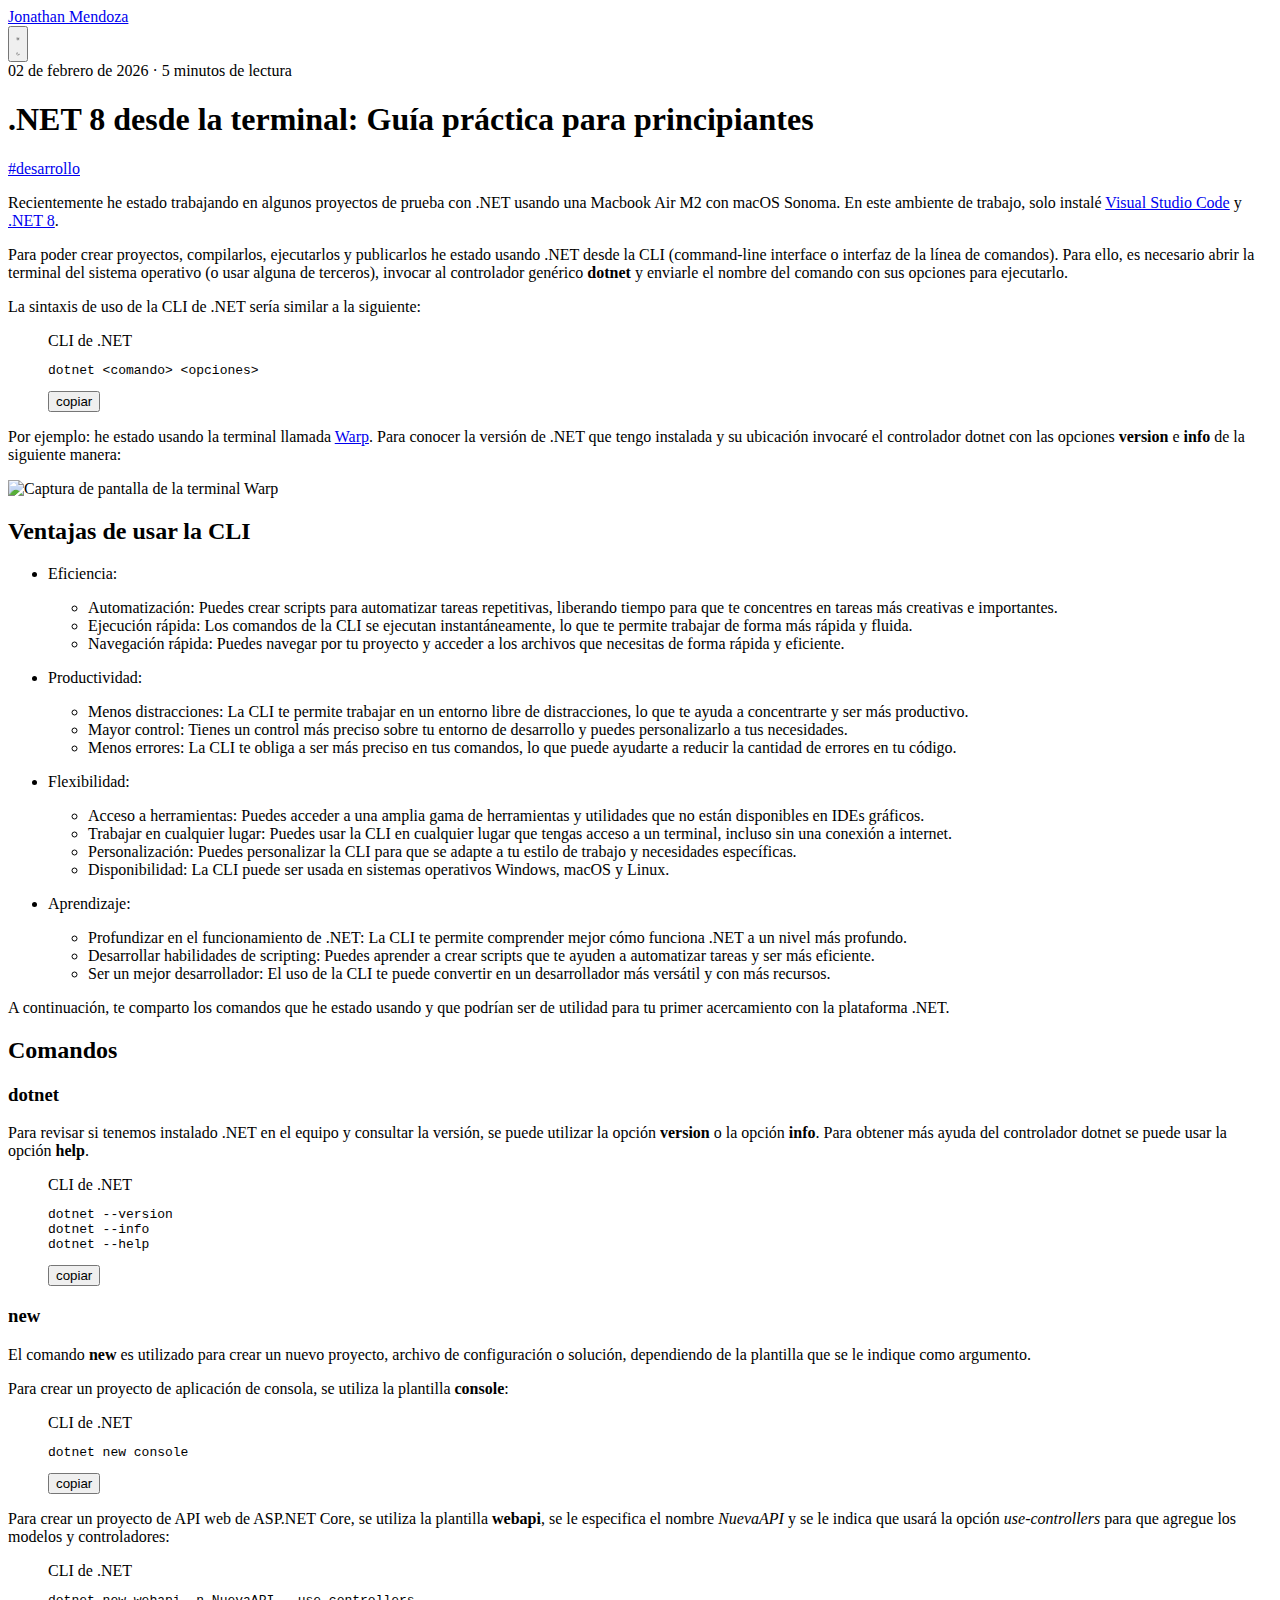
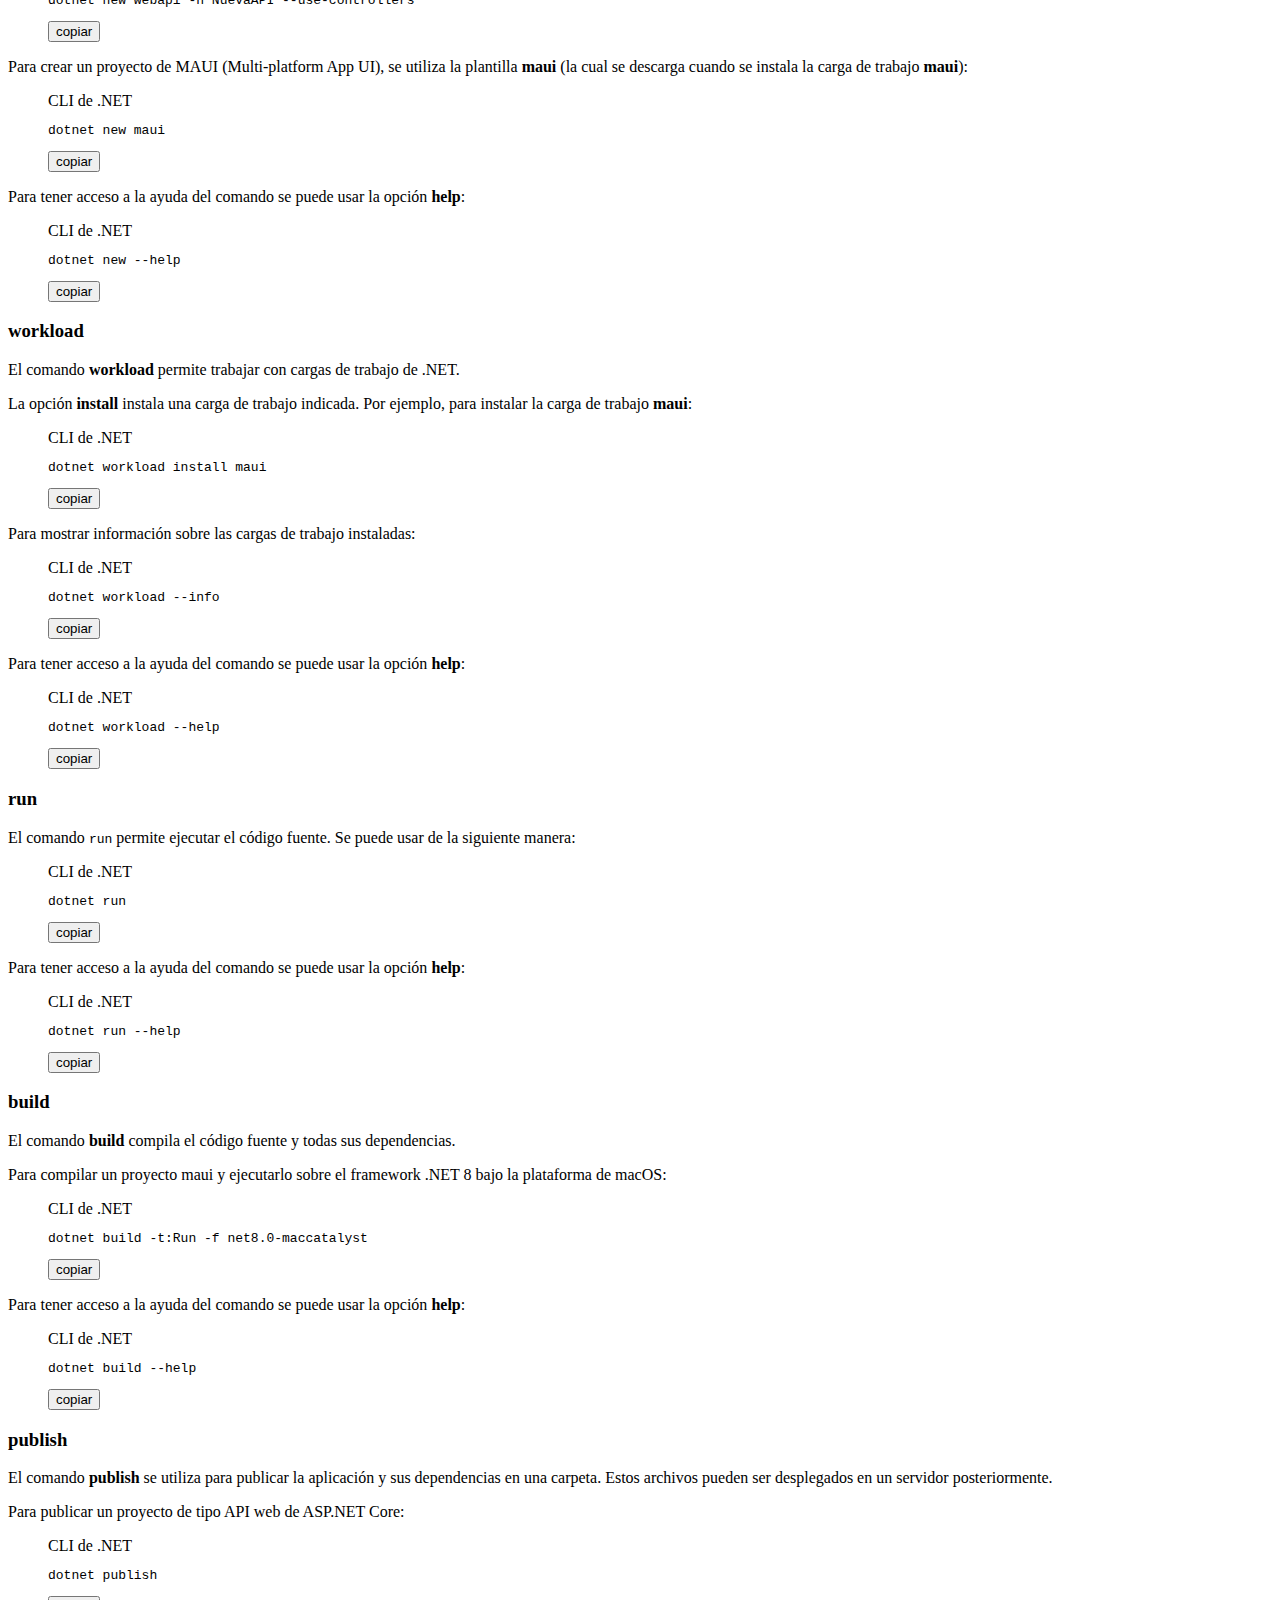
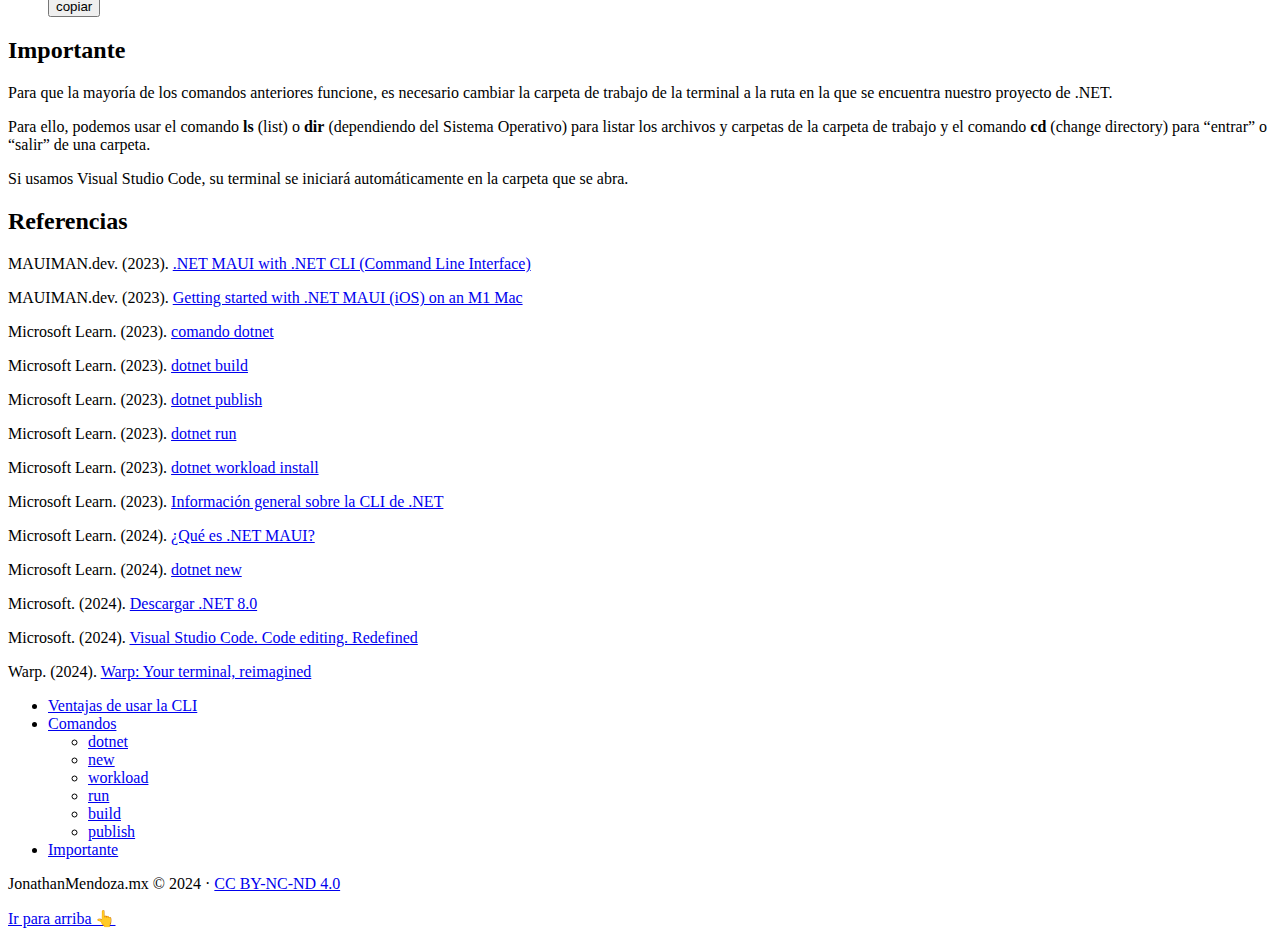
==== commit 46ace710: "Changes to Site and Base" ====
--- a/dotnet-8-desde-la-terminal/index.html
+++ b/dotnet-8-desde-la-terminal/index.html
@@ -1,6 +1,6 @@
-<!DOCTYPE html><html lang="en" class="scroll-smooth"> <head><meta charset="UTF-8"><meta name="viewport" content="width=device-width, initial-scale=1.0"><title>.NET 8 desde la terminal: Guía práctica para principiantes - Jonathan Mendoza</title><link rel="canonical" href="https://jonathanmendoza.mx/dotnet-8-desde-la-terminal/"><meta name="description" content="Recientemente he estado trabajando en algunos proyectos de prueba con .NET usando una Macbook Air M2 con macOS Sonoma. En este ambiente de trabajo, solo instalé [Visual Studio Code](https://code.visu"><meta name="robots" content="index, follow"><meta property="og:title" content=".NET 8 desde la terminal: Guía práctica para principiantes"><meta property="og:type" content="article"><meta property="og:image" content="https://jonathanmendoza.mx/dotnet-8-desde-la-terminal.png"><meta property="og:url" content="https://jonathanmendoza.mx/dotnet-8-desde-la-terminal/"><meta name="astro-view-transitions-enabled" content="true"><meta name="astro-view-transitions-fallback" content="animate"><link rel="stylesheet" href="/_astro/_page_.Ci-kEwMj.css" />
+<!DOCTYPE html><html lang="en" class="scroll-smooth"> <head><meta charset="UTF-8"><meta name="viewport" content="width=device-width, initial-scale=1.0"><title>.NET 8 desde la terminal: Guía práctica para principiantes - Jonathan Mendoza</title><link rel="canonical" href="https://yakziamx.github.io/root/dotnet-8-desde-la-terminal/"><meta name="description" content="Recientemente he estado trabajando en algunos proyectos de prueba con .NET usando una Macbook Air M2 con macOS Sonoma. En este ambiente de trabajo, solo instalé [Visual Studio Code](https://code.visu"><meta name="robots" content="index, follow"><meta property="og:title" content=".NET 8 desde la terminal: Guía práctica para principiantes"><meta property="og:type" content="article"><meta property="og:image" content="https://yakziamx.github.io/dotnet-8-desde-la-terminal.png"><meta property="og:url" content="https://yakziamx.github.io/root/dotnet-8-desde-la-terminal/"><meta name="astro-view-transitions-enabled" content="true"><meta name="astro-view-transitions-fallback" content="animate"><link rel="stylesheet" href="/root/_astro/_page_.CkrkpShw.css" />
 <style>@keyframes astroFadeInOut{0%{opacity:1}to{opacity:0}}@keyframes astroFadeIn{0%{opacity:0}}@keyframes astroFadeOut{to{opacity:0}}@keyframes astroSlideFromRight{0%{transform:translate(100%)}}@keyframes astroSlideFromLeft{0%{transform:translate(-100%)}}@keyframes astroSlideToRight{to{transform:translate(100%)}}@keyframes astroSlideToLeft{to{transform:translate(-100%)}}@media (prefers-reduced-motion){::view-transition-group(*),::view-transition-old(*),::view-transition-new(*){animation:none!important}[data-astro-transition-scope]{animation:none!important}}
-</style><script type="module" src="/_astro/hoisted.BaklP18b.js"></script><style>[data-astro-transition-scope="astro-o6qoc4zr-1"] { view-transition-name: post_title_dotnet-8-desde-la-terminal; }@layer astro { ::view-transition-old(post_title_dotnet-8-desde-la-terminal) { 
+</style><script type="module" src="/root/_astro/hoisted.BaklP18b.js"></script><style>[data-astro-transition-scope="astro-o6qoc4zr-1"] { view-transition-name: post_title_dotnet-8-desde-la-terminal; }@layer astro { ::view-transition-old(post_title_dotnet-8-desde-la-terminal) { 
 	animation-duration: 180ms;
 	animation-timing-function: cubic-bezier(0.76, 0, 0.24, 1);
 	animation-fill-mode: both;
@@ -83,7 +83,7 @@
 <p>La sintaxis de uso de la CLI de .NET sería similar a la siguiente:</p>
 <figure data-rehype-pretty-code-figure=""><figcaption data-rehype-pretty-code-title="" data-language="showLineNumbers" data-theme="github-dark-dimmed">CLI de .NET</figcaption><pre tabindex="0" data-language="showLineNumbers" data-theme="github-dark-dimmed"><code data-language="showLineNumbers" data-theme="github-dark-dimmed" style="display: grid;"><span data-line=""><span>dotnet &#x3C;comando> &#x3C;opciones></span></span></code></pre><button data-copy="" onclick="async function copy(e) { e.preventDefault(); const el = e.currentTarget; const value = el.previousElementSibling.innerText; const originalText = el.innerText; el.disabled = true; await navigator.clipboard.writeText(value); el.innerText = &#x22;¡copiado!&#x22;; setTimeout(() => { el.innerText = originalText; el.disabled = false; }, 3000); }; copy(arguments[0])">copiar</button></figure>
 <p>Por ejemplo: he estado usando la terminal llamada <a href="https://www.warp.dev/">Warp</a>. Para conocer la versión de .NET que tengo instalada y su ubicación invocaré el controlador dotnet con las opciones <strong>version</strong> e <strong>info</strong> de la siguiente manera:</p>
-<p><img alt="Captura de pantalla de la terminal Warp"  src="/_astro/dotnet_version.P-74JhU3_ZMfPQq.webp" width="502" height="422" loading="lazy" decoding="async"></p>
+<p><img alt="Captura de pantalla de la terminal Warp"  src="/root/_astro/dotnet_version.P-74JhU3_ZJLjAk.webp" width="502" height="422" loading="lazy" decoding="async"></p>
 <h2 id="ventajas-de-usar-la-cli">Ventajas de usar la CLI</h2>
 <ul>
 <li>
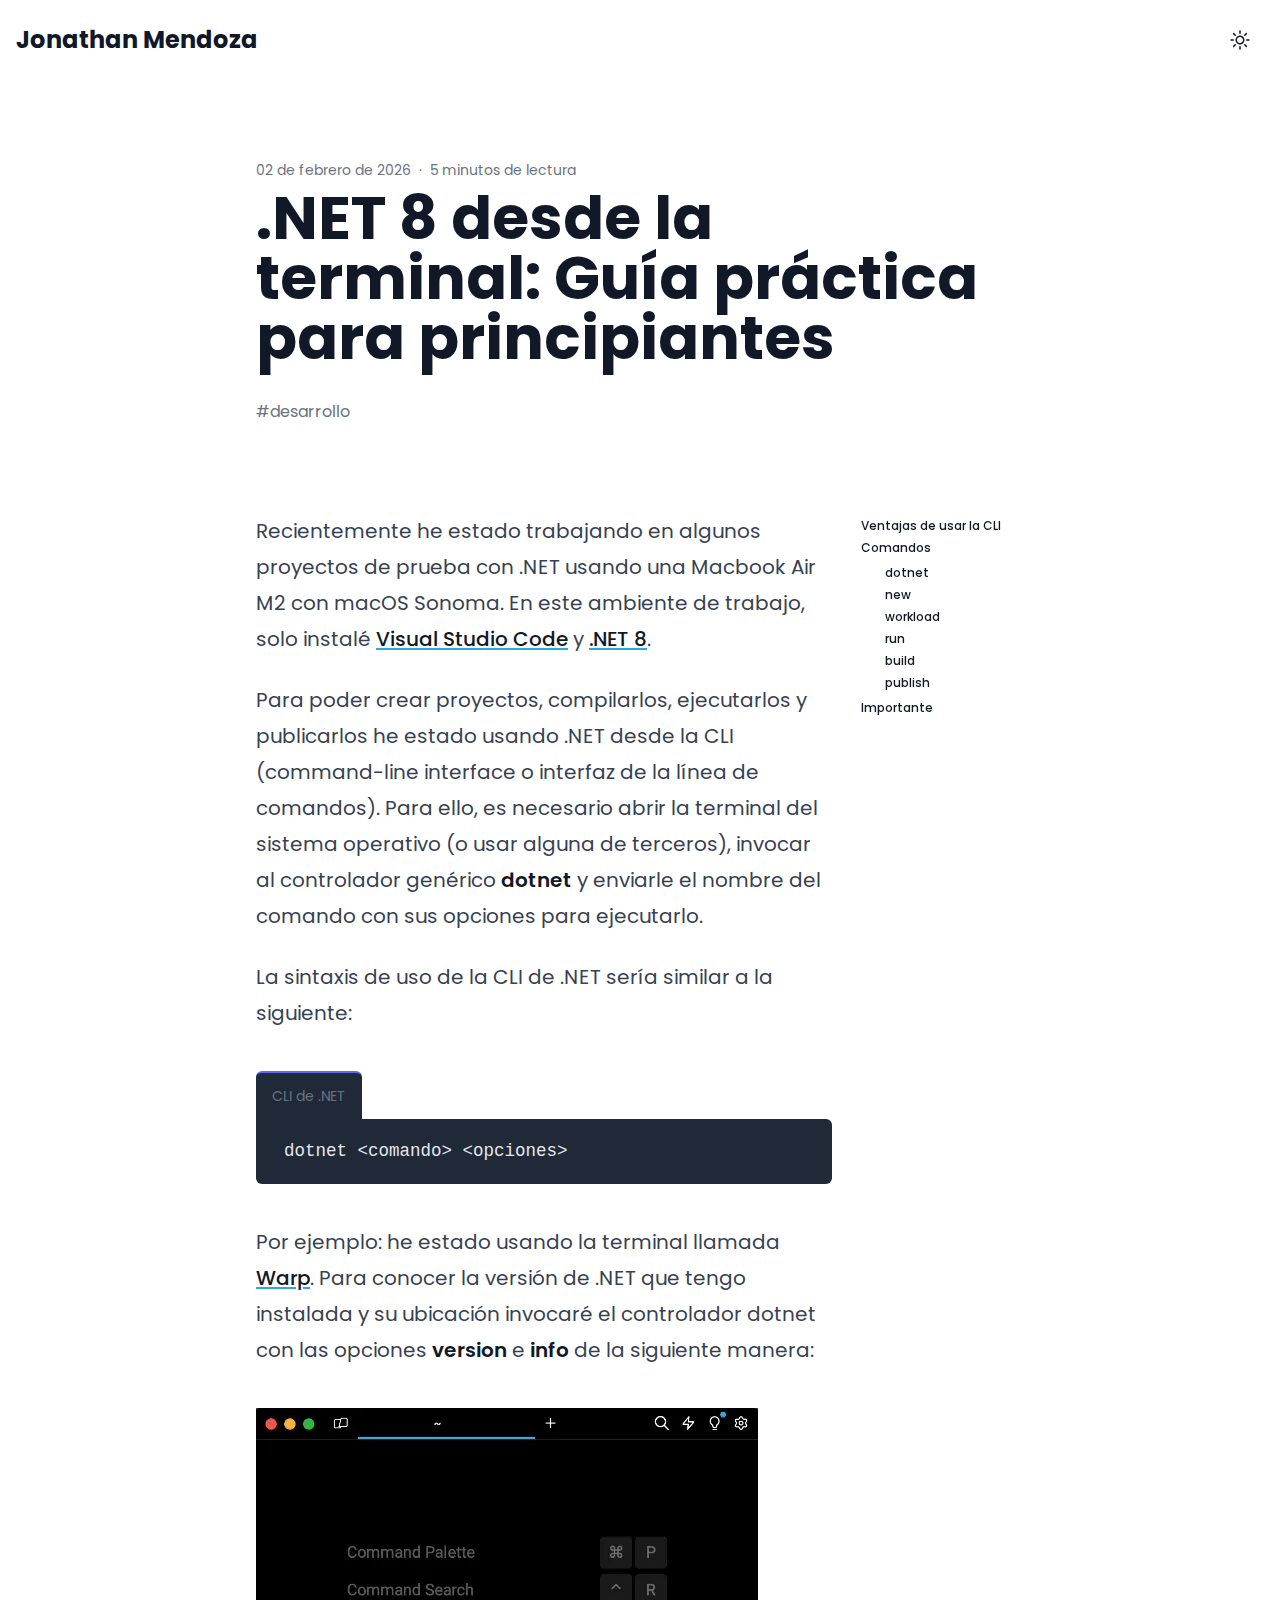
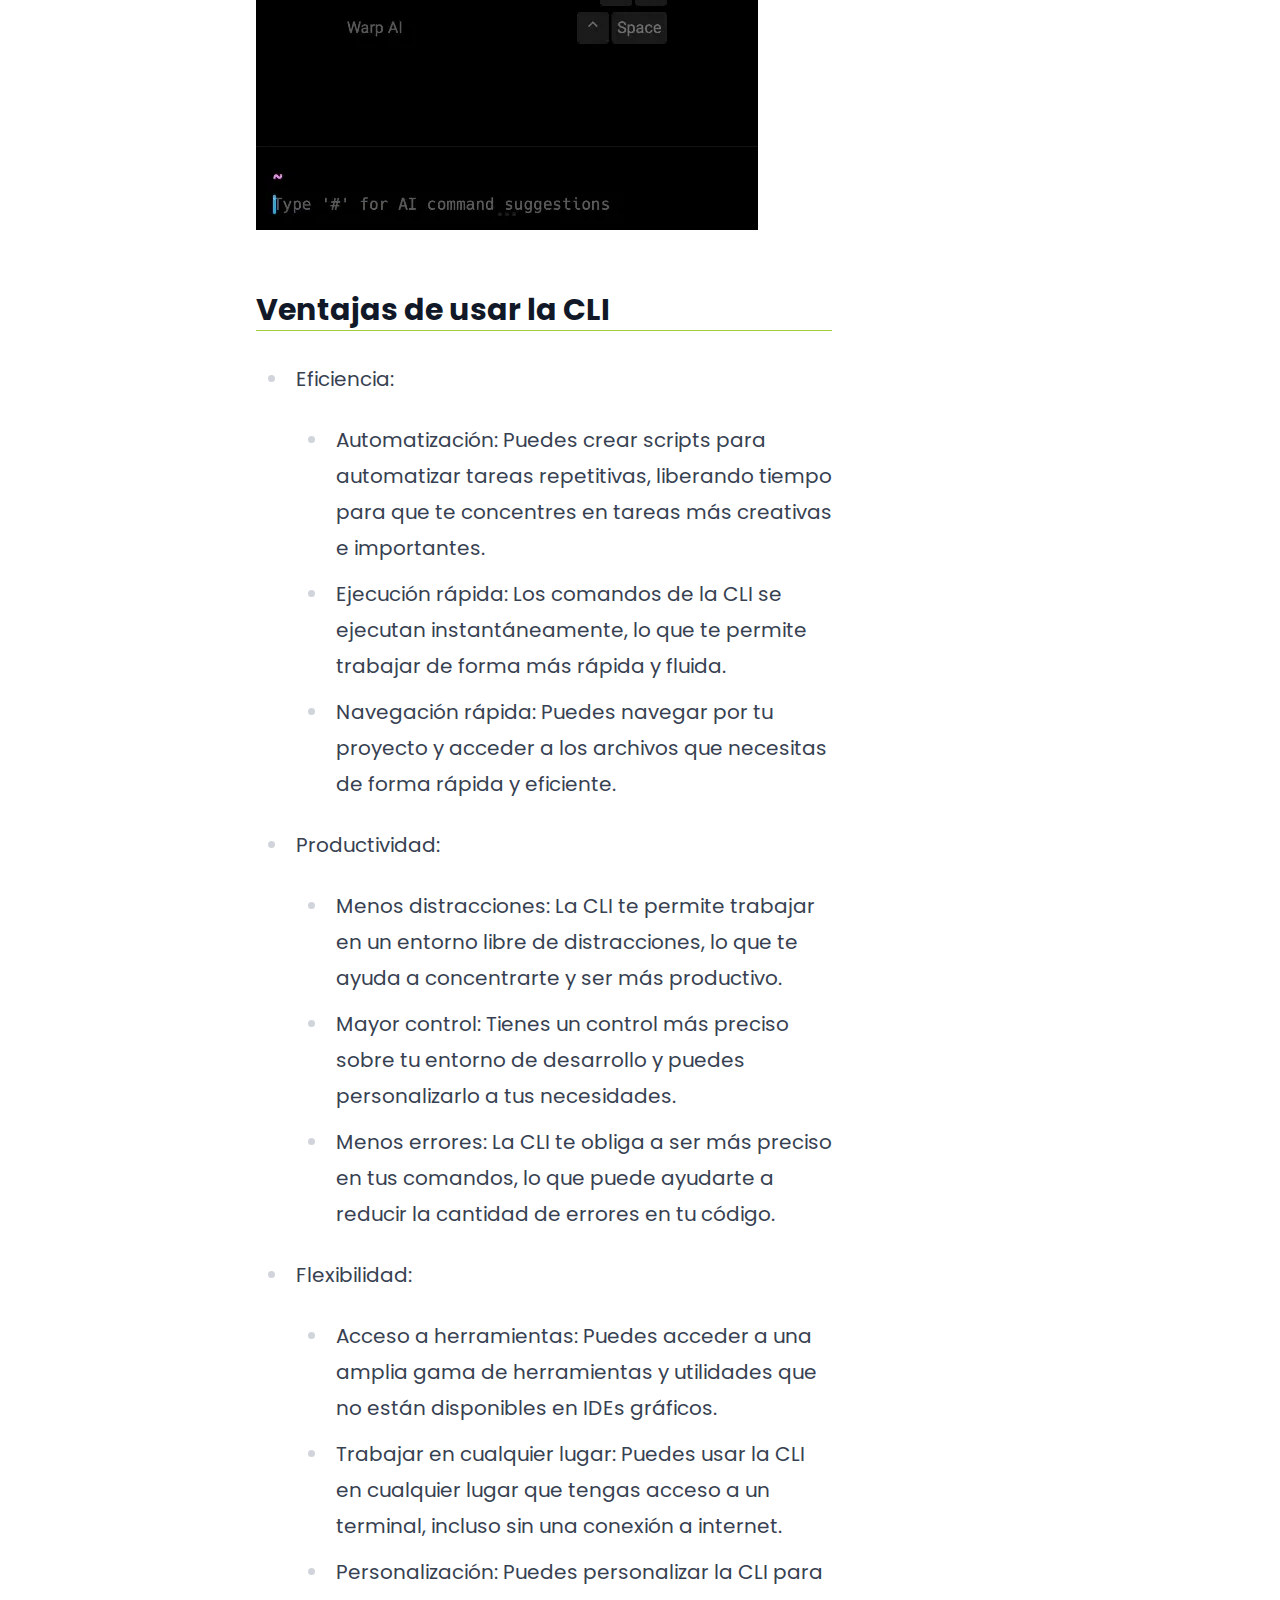
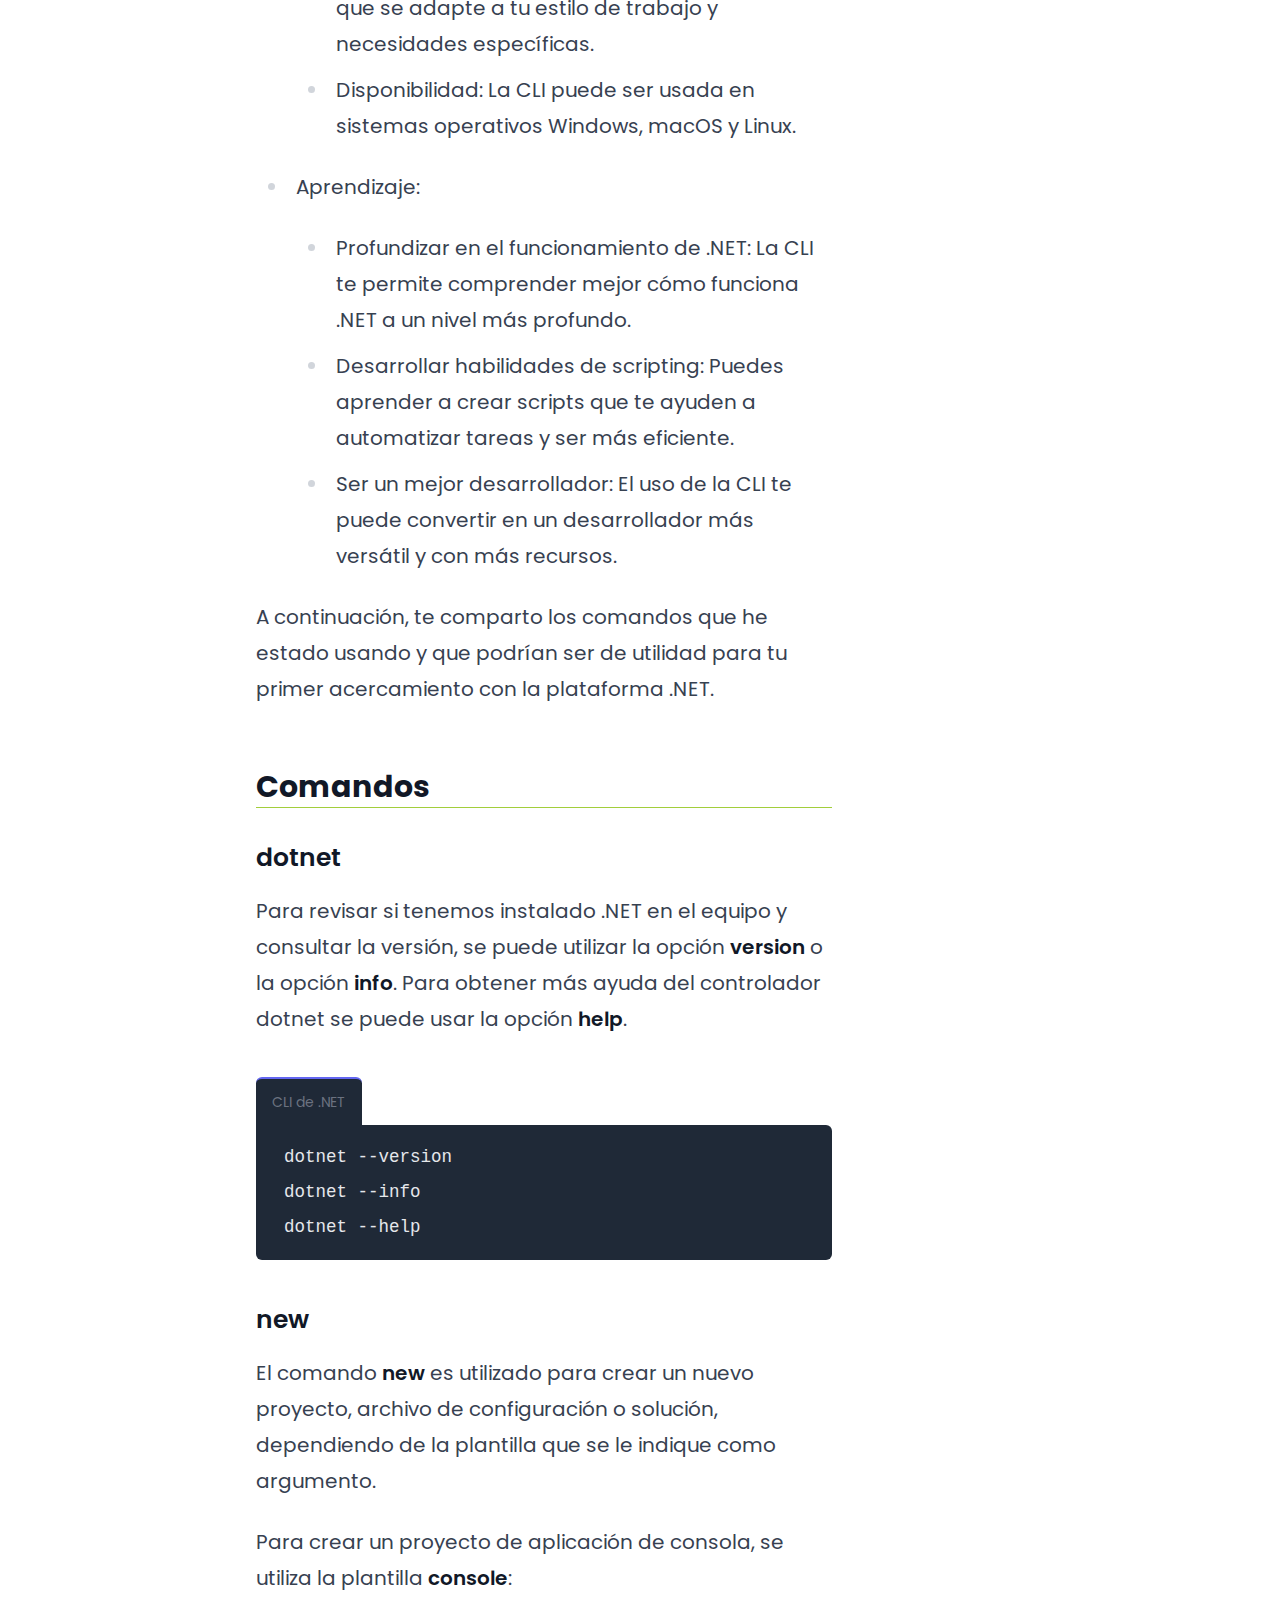
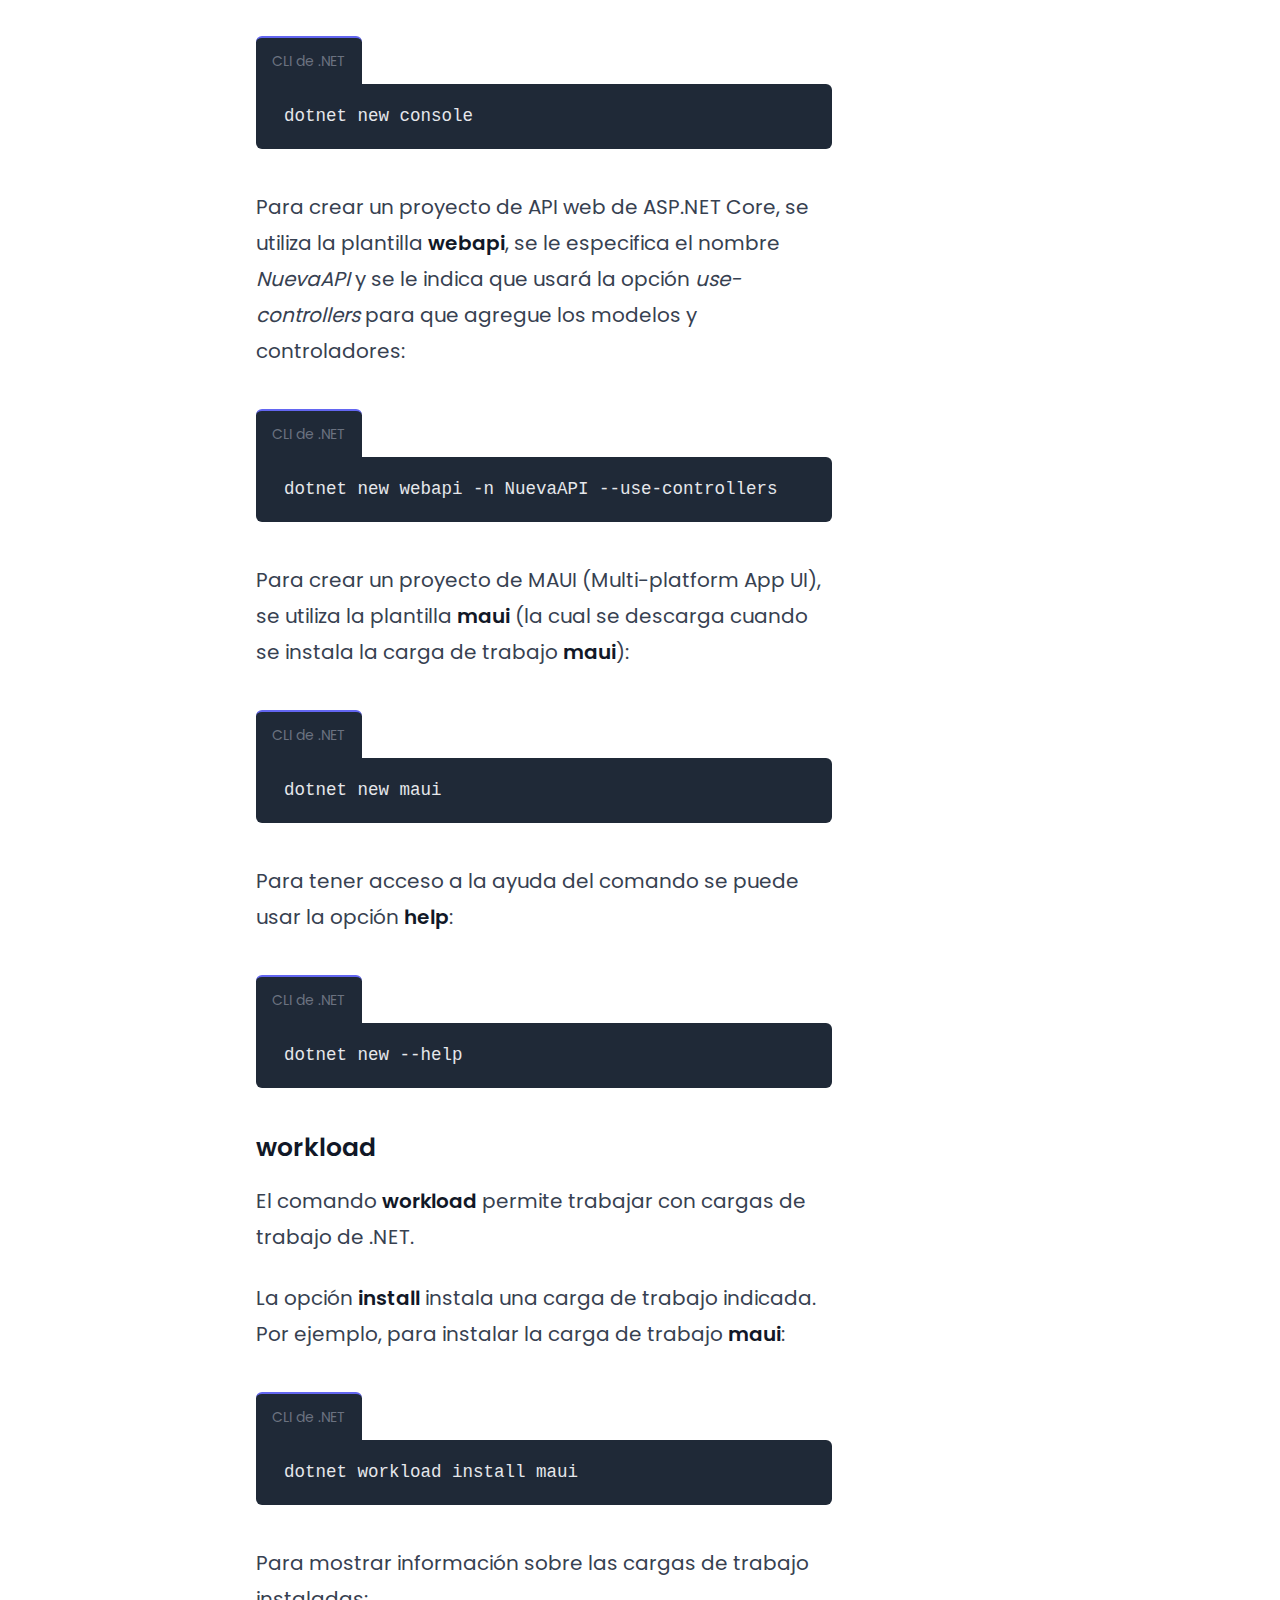
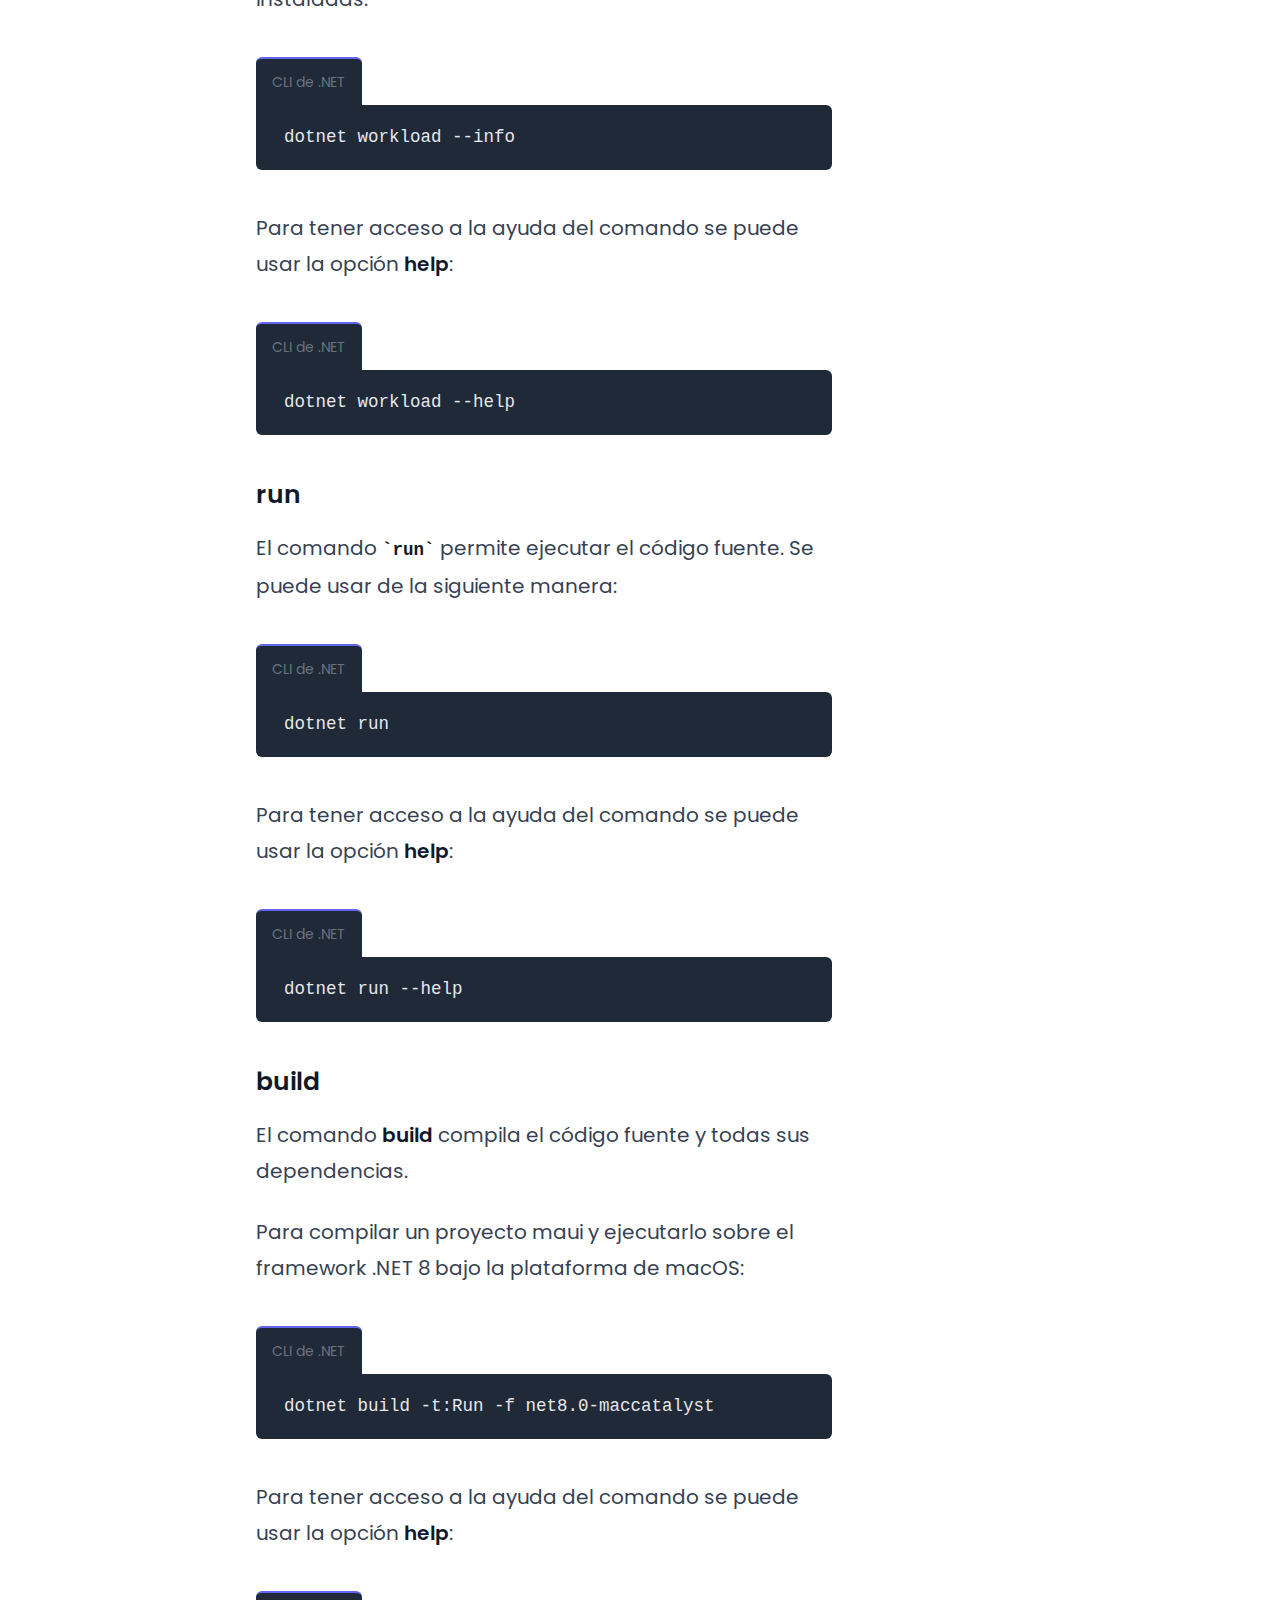
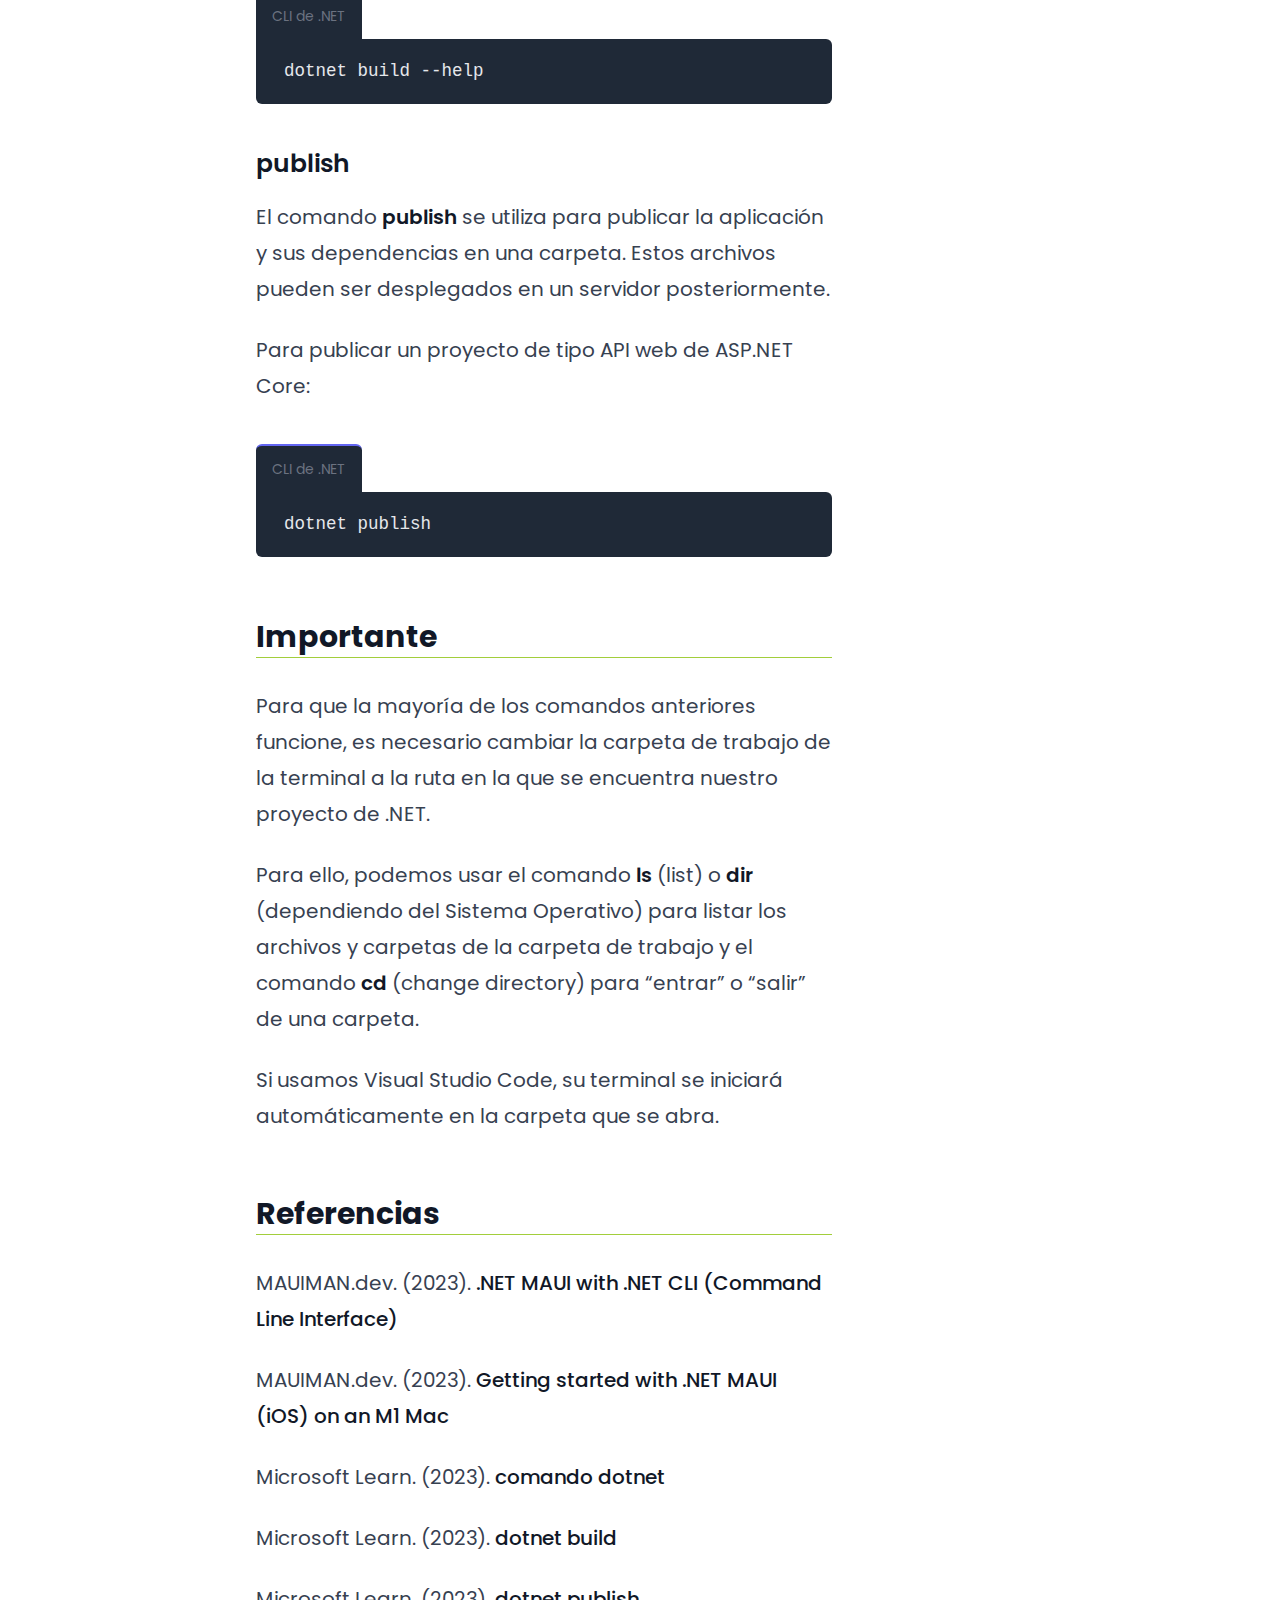
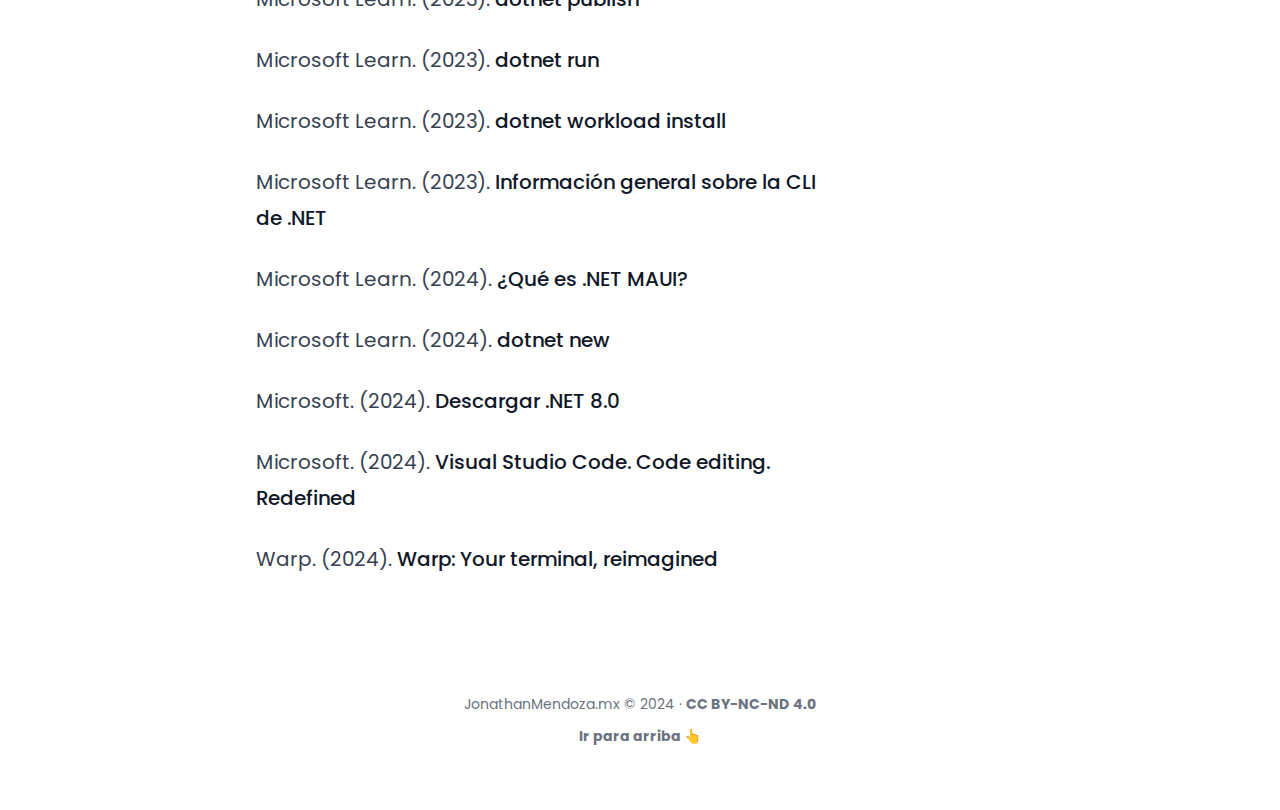
==== commit 731672fd: "Changes to Site and Base" ====
--- a/dotnet-8-desde-la-terminal/index.html
+++ b/dotnet-8-desde-la-terminal/index.html
@@ -1,6 +1,6 @@
-<!DOCTYPE html><html lang="en" class="scroll-smooth"> <head><meta charset="UTF-8"><meta name="viewport" content="width=device-width, initial-scale=1.0"><title>.NET 8 desde la terminal: Guía práctica para principiantes - Jonathan Mendoza</title><link rel="canonical" href="https://yakziamx.github.io/root/dotnet-8-desde-la-terminal/"><meta name="description" content="Recientemente he estado trabajando en algunos proyectos de prueba con .NET usando una Macbook Air M2 con macOS Sonoma. En este ambiente de trabajo, solo instalé [Visual Studio Code](https://code.visu"><meta name="robots" content="index, follow"><meta property="og:title" content=".NET 8 desde la terminal: Guía práctica para principiantes"><meta property="og:type" content="article"><meta property="og:image" content="https://yakziamx.github.io/dotnet-8-desde-la-terminal.png"><meta property="og:url" content="https://yakziamx.github.io/root/dotnet-8-desde-la-terminal/"><meta name="astro-view-transitions-enabled" content="true"><meta name="astro-view-transitions-fallback" content="animate"><link rel="stylesheet" href="/root/_astro/_page_.CkrkpShw.css" />
+<!DOCTYPE html><html lang="en" class="scroll-smooth"> <head><meta charset="UTF-8"><meta name="viewport" content="width=device-width, initial-scale=1.0"><title>.NET 8 desde la terminal: Guía práctica para principiantes - Jonathan Mendoza</title><link rel="canonical" href="https://jonathanmendoza.mx/dotnet-8-desde-la-terminal/"><meta name="description" content="Recientemente he estado trabajando en algunos proyectos de prueba con .NET usando una Macbook Air M2 con macOS Sonoma. En este ambiente de trabajo, solo instalé [Visual Studio Code](https://code.visu"><meta name="robots" content="index, follow"><meta property="og:title" content=".NET 8 desde la terminal: Guía práctica para principiantes"><meta property="og:type" content="article"><meta property="og:image" content="https://jonathanmendoza.mx/dotnet-8-desde-la-terminal.png"><meta property="og:url" content="https://jonathanmendoza.mx/dotnet-8-desde-la-terminal/"><meta name="astro-view-transitions-enabled" content="true"><meta name="astro-view-transitions-fallback" content="animate"><link rel="stylesheet" href="/_astro/_page_.Ci-kEwMj.css" />
 <style>@keyframes astroFadeInOut{0%{opacity:1}to{opacity:0}}@keyframes astroFadeIn{0%{opacity:0}}@keyframes astroFadeOut{to{opacity:0}}@keyframes astroSlideFromRight{0%{transform:translate(100%)}}@keyframes astroSlideFromLeft{0%{transform:translate(-100%)}}@keyframes astroSlideToRight{to{transform:translate(100%)}}@keyframes astroSlideToLeft{to{transform:translate(-100%)}}@media (prefers-reduced-motion){::view-transition-group(*),::view-transition-old(*),::view-transition-new(*){animation:none!important}[data-astro-transition-scope]{animation:none!important}}
-</style><script type="module" src="/root/_astro/hoisted.BaklP18b.js"></script><style>[data-astro-transition-scope="astro-o6qoc4zr-1"] { view-transition-name: post_title_dotnet-8-desde-la-terminal; }@layer astro { ::view-transition-old(post_title_dotnet-8-desde-la-terminal) { 
+</style><script type="module" src="/_astro/hoisted.BaklP18b.js"></script><style>[data-astro-transition-scope="astro-o6qoc4zr-1"] { view-transition-name: post_title_dotnet-8-desde-la-terminal; }@layer astro { ::view-transition-old(post_title_dotnet-8-desde-la-terminal) { 
 	animation-duration: 180ms;
 	animation-timing-function: cubic-bezier(0.76, 0, 0.24, 1);
 	animation-fill-mode: both;
@@ -83,7 +83,7 @@
 <p>La sintaxis de uso de la CLI de .NET sería similar a la siguiente:</p>
 <figure data-rehype-pretty-code-figure=""><figcaption data-rehype-pretty-code-title="" data-language="showLineNumbers" data-theme="github-dark-dimmed">CLI de .NET</figcaption><pre tabindex="0" data-language="showLineNumbers" data-theme="github-dark-dimmed"><code data-language="showLineNumbers" data-theme="github-dark-dimmed" style="display: grid;"><span data-line=""><span>dotnet &#x3C;comando> &#x3C;opciones></span></span></code></pre><button data-copy="" onclick="async function copy(e) { e.preventDefault(); const el = e.currentTarget; const value = el.previousElementSibling.innerText; const originalText = el.innerText; el.disabled = true; await navigator.clipboard.writeText(value); el.innerText = &#x22;¡copiado!&#x22;; setTimeout(() => { el.innerText = originalText; el.disabled = false; }, 3000); }; copy(arguments[0])">copiar</button></figure>
 <p>Por ejemplo: he estado usando la terminal llamada <a href="https://www.warp.dev/">Warp</a>. Para conocer la versión de .NET que tengo instalada y su ubicación invocaré el controlador dotnet con las opciones <strong>version</strong> e <strong>info</strong> de la siguiente manera:</p>
-<p><img alt="Captura de pantalla de la terminal Warp"  src="/root/_astro/dotnet_version.P-74JhU3_ZJLjAk.webp" width="502" height="422" loading="lazy" decoding="async"></p>
+<p><img alt="Captura de pantalla de la terminal Warp"  src="/_astro/dotnet_version.P-74JhU3_ZMfPQq.webp" width="502" height="422" loading="lazy" decoding="async"></p>
 <h2 id="ventajas-de-usar-la-cli">Ventajas de usar la CLI</h2>
 <ul>
 <li>
--- a/_astro/_page_.Ci-kEwMj.css
+++ b/_astro/_page_.Ci-kEwMj.css
@@ -0,0 +1 @@
+.astro-route-announcer{position:absolute;left:0;top:0;clip:rect(0 0 0 0);-webkit-clip-path:inset(50%);clip-path:inset(50%);overflow:hidden;white-space:nowrap;width:1px;height:1px}@font-face{font-family:Poppins;font-style:normal;font-display:swap;font-weight:400;src:url(/_astro/poppins-devanagari-400-normal.DXhQFdtL.woff2) format("woff2"),url(/_astro/poppins-devanagari-400-normal.C8-_4xxD.woff) format("woff");unicode-range:U+0900-097F,U+1CD0-1CF9,U+200C-200D,U+20A8,U+20B9,U+25CC,U+A830-A839,U+A8E0-A8FF}@font-face{font-family:Poppins;font-style:normal;font-display:swap;font-weight:400;src:url(/_astro/poppins-latin-ext-400-normal.CZnfsGfc.woff2) format("woff2"),url(/_astro/poppins-latin-ext-400-normal.DdMv8PPD.woff) format("woff");unicode-range:U+0100-02AF,U+0304,U+0308,U+0329,U+1E00-1E9F,U+1EF2-1EFF,U+2020,U+20A0-20AB,U+20AD-20CF,U+2113,U+2C60-2C7F,U+A720-A7FF}@font-face{font-family:Poppins;font-style:normal;font-display:swap;font-weight:400;src:url(/_astro/poppins-latin-400-normal.cpxAROuN.woff2) format("woff2"),url(/_astro/poppins-latin-400-normal.B_rUbtde.woff) format("woff");unicode-range:U+0000-00FF,U+0131,U+0152-0153,U+02BB-02BC,U+02C6,U+02DA,U+02DC,U+0304,U+0308,U+0329,U+2000-206F,U+2074,U+20AC,U+2122,U+2191,U+2193,U+2212,U+2215,U+FEFF,U+FFFD}@font-face{font-family:Poppins;font-style:normal;font-display:swap;font-weight:500;src:url(/_astro/poppins-devanagari-500-normal.CedCftIp.woff2) format("woff2"),url(/_astro/poppins-devanagari-500-normal.BroQQ6xd.woff) format("woff");unicode-range:U+0900-097F,U+1CD0-1CF9,U+200C-200D,U+20A8,U+20B9,U+25CC,U+A830-A839,U+A8E0-A8FF}@font-face{font-family:Poppins;font-style:normal;font-display:swap;font-weight:500;src:url(/_astro/poppins-latin-ext-500-normal.CkbSfFoM.woff2) format("woff2"),url(/_astro/poppins-latin-ext-500-normal.CHw6h0fi.woff) format("woff");unicode-range:U+0100-02AF,U+0304,U+0308,U+0329,U+1E00-1E9F,U+1EF2-1EFF,U+2020,U+20A0-20AB,U+20AD-20CF,U+2113,U+2C60-2C7F,U+A720-A7FF}@font-face{font-family:Poppins;font-style:normal;font-display:swap;font-weight:500;src:url(/_astro/poppins-latin-500-normal.C8OXljZJ.woff2) format("woff2"),url(/_astro/poppins-latin-500-normal.DYKS35CB.woff) format("woff");unicode-range:U+0000-00FF,U+0131,U+0152-0153,U+02BB-02BC,U+02C6,U+02DA,U+02DC,U+0304,U+0308,U+0329,U+2000-206F,U+2074,U+20AC,U+2122,U+2191,U+2193,U+2212,U+2215,U+FEFF,U+FFFD}@font-face{font-family:Poppins;font-style:normal;font-display:swap;font-weight:600;src:url(/_astro/poppins-devanagari-600-normal.B64POISR.woff2) format("woff2"),url(/_astro/poppins-devanagari-600-normal.D_hkOiD3.woff) format("woff");unicode-range:U+0900-097F,U+1CD0-1CF9,U+200C-200D,U+20A8,U+20B9,U+25CC,U+A830-A839,U+A8E0-A8FF}@font-face{font-family:Poppins;font-style:normal;font-display:swap;font-weight:600;src:url(/_astro/poppins-latin-ext-600-normal.CjZjQJk3.woff2) format("woff2"),url(/_astro/poppins-latin-ext-600-normal.Bw2Y7KI9.woff) format("woff");unicode-range:U+0100-02AF,U+0304,U+0308,U+0329,U+1E00-1E9F,U+1EF2-1EFF,U+2020,U+20A0-20AB,U+20AD-20CF,U+2113,U+2C60-2C7F,U+A720-A7FF}@font-face{font-family:Poppins;font-style:normal;font-display:swap;font-weight:600;src:url(/_astro/poppins-latin-600-normal.zEkxB9Mr.woff2) format("woff2"),url(/_astro/poppins-latin-600-normal.DYo_fp3E.woff) format("woff");unicode-range:U+0000-00FF,U+0131,U+0152-0153,U+02BB-02BC,U+02C6,U+02DA,U+02DC,U+0304,U+0308,U+0329,U+2000-206F,U+2074,U+20AC,U+2122,U+2191,U+2193,U+2212,U+2215,U+FEFF,U+FFFD}@font-face{font-family:Poppins;font-style:normal;font-display:swap;font-weight:700;src:url(/_astro/poppins-devanagari-700-normal.x1FzP7sX.woff2) format("woff2"),url(/_astro/poppins-devanagari-700-normal.BAn-kOyM.woff) format("woff");unicode-range:U+0900-097F,U+1CD0-1CF9,U+200C-200D,U+20A8,U+20B9,U+25CC,U+A830-A839,U+A8E0-A8FF}@font-face{font-family:Poppins;font-style:normal;font-display:swap;font-weight:700;src:url(/_astro/poppins-latin-ext-700-normal.j1no4XVB.woff2) format("woff2"),url(/_astro/poppins-latin-ext-700-normal.DP68CcFE.woff) format("woff");unicode-range:U+0100-02AF,U+0304,U+0308,U+0329,U+1E00-1E9F,U+1EF2-1EFF,U+2020,U+20A0-20AB,U+20AD-20CF,U+2113,U+2C60-2C7F,U+A720-A7FF}@font-face{font-family:Poppins;font-style:normal;font-display:swap;font-weight:700;src:url(/_astro/poppins-latin-700-normal.Qrb0O0WB.woff2) format("woff2"),url(/_astro/poppins-latin-700-normal.CAvHRXwD.woff) format("woff");unicode-range:U+0000-00FF,U+0131,U+0152-0153,U+02BB-02BC,U+02C6,U+02DA,U+02DC,U+0304,U+0308,U+0329,U+2000-206F,U+2074,U+20AC,U+2122,U+2191,U+2193,U+2212,U+2215,U+FEFF,U+FFFD}*,:before,:after{box-sizing:border-box;border-width:0;border-style:solid;border-color:#e5e7eb}:before,:after{--tw-content: ""}html,:host{line-height:1.5;-webkit-text-size-adjust:100%;-moz-tab-size:4;-o-tab-size:4;tab-size:4;font-family:Poppins,ui-sans-serif,system-ui,sans-serif,"Apple Color Emoji","Segoe UI Emoji",Segoe UI Symbol,"Noto Color Emoji";font-feature-settings:normal;font-variation-settings:normal;-webkit-tap-highlight-color:transparent}body{margin:0;line-height:inherit}hr{height:0;color:inherit;border-top-width:1px}abbr:where([title]){-webkit-text-decoration:underline dotted;text-decoration:underline dotted}h1,h2,h3,h4,h5,h6{font-size:inherit;font-weight:inherit}a{color:inherit;text-decoration:inherit}b,strong{font-weight:bolder}code,kbd,samp,pre{font-family:ui-monospace,SFMono-Regular,Menlo,Monaco,Consolas,Liberation Mono,Courier New,monospace;font-feature-settings:normal;font-variation-settings:normal;font-size:1em}small{font-size:80%}sub,sup{font-size:75%;line-height:0;position:relative;vertical-align:baseline}sub{bottom:-.25em}sup{top:-.5em}table{text-indent:0;border-color:inherit;border-collapse:collapse}button,input,optgroup,select,textarea{font-family:inherit;font-feature-settings:inherit;font-variation-settings:inherit;font-size:100%;font-weight:inherit;line-height:inherit;color:inherit;margin:0;padding:0}button,select{text-transform:none}button,[type=button],[type=reset],[type=submit]{-webkit-appearance:button;background-color:transparent;background-image:none}:-moz-focusring{outline:auto}:-moz-ui-invalid{box-shadow:none}progress{vertical-align:baseline}::-webkit-inner-spin-button,::-webkit-outer-spin-button{height:auto}[type=search]{-webkit-appearance:textfield;outline-offset:-2px}::-webkit-search-decoration{-webkit-appearance:none}::-webkit-file-upload-button{-webkit-appearance:button;font:inherit}summary{display:list-item}blockquote,dl,dd,h1,h2,h3,h4,h5,h6,hr,figure,p,pre{margin:0}fieldset{margin:0;padding:0}legend{padding:0}ol,ul,menu{list-style:none;margin:0;padding:0}dialog{padding:0}textarea{resize:vertical}input::-moz-placeholder,textarea::-moz-placeholder{opacity:1;color:#9ca3af}input::placeholder,textarea::placeholder{opacity:1;color:#9ca3af}button,[role=button]{cursor:pointer}:disabled{cursor:default}img,svg,video,canvas,audio,iframe,embed,object{display:block;vertical-align:middle}img,video{max-width:100%;height:auto}[hidden]{display:none}*{scrollbar-color:initial;scrollbar-width:initial}*,:before,:after{--tw-border-spacing-x: 0;--tw-border-spacing-y: 0;--tw-translate-x: 0;--tw-translate-y: 0;--tw-rotate: 0;--tw-skew-x: 0;--tw-skew-y: 0;--tw-scale-x: 1;--tw-scale-y: 1;--tw-pan-x: ;--tw-pan-y: ;--tw-pinch-zoom: ;--tw-scroll-snap-strictness: proximity;--tw-gradient-from-position: ;--tw-gradient-via-position: ;--tw-gradient-to-position: ;--tw-ordinal: ;--tw-slashed-zero: ;--tw-numeric-figure: ;--tw-numeric-spacing: ;--tw-numeric-fraction: ;--tw-ring-inset: ;--tw-ring-offset-width: 0px;--tw-ring-offset-color: #fff;--tw-ring-color: rgb(59 130 246 / .5);--tw-ring-offset-shadow: 0 0 #0000;--tw-ring-shadow: 0 0 #0000;--tw-shadow: 0 0 #0000;--tw-shadow-colored: 0 0 #0000;--tw-blur: ;--tw-brightness: ;--tw-contrast: ;--tw-grayscale: ;--tw-hue-rotate: ;--tw-invert: ;--tw-saturate: ;--tw-sepia: ;--tw-drop-shadow: ;--tw-backdrop-blur: ;--tw-backdrop-brightness: ;--tw-backdrop-contrast: ;--tw-backdrop-grayscale: ;--tw-backdrop-hue-rotate: ;--tw-backdrop-invert: ;--tw-backdrop-opacity: ;--tw-backdrop-saturate: ;--tw-backdrop-sepia: }::backdrop{--tw-border-spacing-x: 0;--tw-border-spacing-y: 0;--tw-translate-x: 0;--tw-translate-y: 0;--tw-rotate: 0;--tw-skew-x: 0;--tw-skew-y: 0;--tw-scale-x: 1;--tw-scale-y: 1;--tw-pan-x: ;--tw-pan-y: ;--tw-pinch-zoom: ;--tw-scroll-snap-strictness: proximity;--tw-gradient-from-position: ;--tw-gradient-via-position: ;--tw-gradient-to-position: ;--tw-ordinal: ;--tw-slashed-zero: ;--tw-numeric-figure: ;--tw-numeric-spacing: ;--tw-numeric-fraction: ;--tw-ring-inset: ;--tw-ring-offset-width: 0px;--tw-ring-offset-color: #fff;--tw-ring-color: rgb(59 130 246 / .5);--tw-ring-offset-shadow: 0 0 #0000;--tw-ring-shadow: 0 0 #0000;--tw-shadow: 0 0 #0000;--tw-shadow-colored: 0 0 #0000;--tw-blur: ;--tw-brightness: ;--tw-contrast: ;--tw-grayscale: ;--tw-hue-rotate: ;--tw-invert: ;--tw-saturate: ;--tw-sepia: ;--tw-drop-shadow: ;--tw-backdrop-blur: ;--tw-backdrop-brightness: ;--tw-backdrop-contrast: ;--tw-backdrop-grayscale: ;--tw-backdrop-hue-rotate: ;--tw-backdrop-invert: ;--tw-backdrop-opacity: ;--tw-backdrop-saturate: ;--tw-backdrop-sepia: }.prose{color:var(--tw-prose-body);max-width:65ch}.prose :where(p):not(:where([class~=not-prose],[class~=not-prose] *)){margin-top:1.25em;margin-bottom:1.25em}.prose :where([class~=lead]):not(:where([class~=not-prose],[class~=not-prose] *)){color:var(--tw-prose-lead);font-size:1.25em;line-height:1.6;margin-top:1.2em;margin-bottom:1.2em}.prose :where(a):not(:where([class~=not-prose],[class~=not-prose] *)){color:var(--tw-prose-links);text-decoration:underline;font-weight:500}.prose :where(strong):not(:where([class~=not-prose],[class~=not-prose] *)){color:var(--tw-prose-bold);font-weight:600}.prose :where(a strong):not(:where([class~=not-prose],[class~=not-prose] *)){color:inherit}.prose :where(blockquote strong):not(:where([class~=not-prose],[class~=not-prose] *)){color:inherit}.prose :where(thead th strong):not(:where([class~=not-prose],[class~=not-prose] *)){color:inherit}.prose :where(ol):not(:where([class~=not-prose],[class~=not-prose] *)){list-style-type:decimal;margin-top:1.25em;margin-bottom:1.25em;padding-left:1.625em}.prose :where(ol[type=A]):not(:where([class~=not-prose],[class~=not-prose] *)){list-style-type:upper-alpha}.prose :where(ol[type=a]):not(:where([class~=not-prose],[class~=not-prose] *)){list-style-type:lower-alpha}.prose :where(ol[type=A s]):not(:where([class~=not-prose],[class~=not-prose] *)){list-style-type:upper-alpha}.prose :where(ol[type=a s]):not(:where([class~=not-prose],[class~=not-prose] *)){list-style-type:lower-alpha}.prose :where(ol[type=I]):not(:where([class~=not-prose],[class~=not-prose] *)){list-style-type:upper-roman}.prose :where(ol[type=i]):not(:where([class~=not-prose],[class~=not-prose] *)){list-style-type:lower-roman}.prose :where(ol[type=I s]):not(:where([class~=not-prose],[class~=not-prose] *)){list-style-type:upper-roman}.prose :where(ol[type=i s]):not(:where([class~=not-prose],[class~=not-prose] *)){list-style-type:lower-roman}.prose :where(ol[type="1"]):not(:where([class~=not-prose],[class~=not-prose] *)){list-style-type:decimal}.prose :where(ul):not(:where([class~=not-prose],[class~=not-prose] *)){list-style-type:disc;margin-top:1.25em;margin-bottom:1.25em;padding-left:1.625em}.prose :where(ol>li):not(:where([class~=not-prose],[class~=not-prose] *))::marker{font-weight:400;color:var(--tw-prose-counters)}.prose :where(ul>li):not(:where([class~=not-prose],[class~=not-prose] *))::marker{color:var(--tw-prose-bullets)}.prose :where(dt):not(:where([class~=not-prose],[class~=not-prose] *)){color:var(--tw-prose-headings);font-weight:600;margin-top:1.25em}.prose :where(hr):not(:where([class~=not-prose],[class~=not-prose] *)){border-color:var(--tw-prose-hr);border-top-width:1px;margin-top:3em;margin-bottom:3em}.prose :where(blockquote):not(:where([class~=not-prose],[class~=not-prose] *)){font-weight:500;font-style:italic;color:var(--tw-prose-quotes);border-left-width:.25rem;border-left-color:var(--tw-prose-quote-borders);quotes:"“""”""‘""’";margin-top:1.6em;margin-bottom:1.6em;padding-left:1em}.prose :where(blockquote p:first-of-type):not(:where([class~=not-prose],[class~=not-prose] *)):before{content:open-quote}.prose :where(blockquote p:last-of-type):not(:where([class~=not-prose],[class~=not-prose] *)):after{content:close-quote}.prose :where(h1):not(:where([class~=not-prose],[class~=not-prose] *)){color:var(--tw-prose-headings);font-weight:800;font-size:2.25em;margin-top:0;margin-bottom:.8888889em;line-height:1.1111111}.prose :where(h1 strong):not(:where([class~=not-prose],[class~=not-prose] *)){font-weight:900;color:inherit}.prose :where(h2):not(:where([class~=not-prose],[class~=not-prose] *)){color:var(--tw-prose-headings);font-weight:700;font-size:1.5em;margin-top:2em;margin-bottom:1em;line-height:1.3333333}.prose :where(h2 strong):not(:where([class~=not-prose],[class~=not-prose] *)){font-weight:800;color:inherit}.prose :where(h3):not(:where([class~=not-prose],[class~=not-prose] *)){color:var(--tw-prose-headings);font-weight:600;font-size:1.25em;margin-top:1.6em;margin-bottom:.6em;line-height:1.6}.prose :where(h3 strong):not(:where([class~=not-prose],[class~=not-prose] *)){font-weight:700;color:inherit}.prose :where(h4):not(:where([class~=not-prose],[class~=not-prose] *)){color:var(--tw-prose-headings);font-weight:600;margin-top:1.5em;margin-bottom:.5em;line-height:1.5}.prose :where(h4 strong):not(:where([class~=not-prose],[class~=not-prose] *)){font-weight:700;color:inherit}.prose :where(img):not(:where([class~=not-prose],[class~=not-prose] *)){margin-top:2em;margin-bottom:2em}.prose :where(picture):not(:where([class~=not-prose],[class~=not-prose] *)){display:block;margin-top:2em;margin-bottom:2em}.prose :where(kbd):not(:where([class~=not-prose],[class~=not-prose] *)){font-weight:500;font-family:inherit;color:var(--tw-prose-kbd);box-shadow:0 0 0 1px rgb(var(--tw-prose-kbd-shadows) / 10%),0 3px rgb(var(--tw-prose-kbd-shadows) / 10%);font-size:.875em;border-radius:.3125rem;padding:.1875em .375em}.prose :where(code):not(:where([class~=not-prose],[class~=not-prose] *)){color:var(--tw-prose-code);font-weight:600;font-size:.875em}.prose :where(code):not(:where([class~=not-prose],[class~=not-prose] *)):before{content:"`"}.prose :where(code):not(:where([class~=not-prose],[class~=not-prose] *)):after{content:"`"}.prose :where(a code):not(:where([class~=not-prose],[class~=not-prose] *)){color:inherit}.prose :where(h1 code):not(:where([class~=not-prose],[class~=not-prose] *)){color:inherit}.prose :where(h2 code):not(:where([class~=not-prose],[class~=not-prose] *)){color:inherit;font-size:.875em}.prose :where(h3 code):not(:where([class~=not-prose],[class~=not-prose] *)){color:inherit;font-size:.9em}.prose :where(h4 code):not(:where([class~=not-prose],[class~=not-prose] *)){color:inherit}.prose :where(blockquote code):not(:where([class~=not-prose],[class~=not-prose] *)){color:inherit}.prose :where(thead th code):not(:where([class~=not-prose],[class~=not-prose] *)){color:inherit}.prose :where(pre):not(:where([class~=not-prose],[class~=not-prose] *)){color:var(--tw-prose-pre-code);background-color:var(--tw-prose-pre-bg);overflow-x:auto;font-weight:400;font-size:.875em;line-height:1.7142857;margin-top:1.7142857em;margin-bottom:1.7142857em;border-radius:.375rem;padding:.8571429em 1.1428571em}.prose :where(pre code):not(:where([class~=not-prose],[class~=not-prose] *)){background-color:transparent;border-width:0;border-radius:0;padding:0;font-weight:inherit;color:inherit;font-size:inherit;font-family:inherit;line-height:inherit}.prose :where(pre code):not(:where([class~=not-prose],[class~=not-prose] *)):before{content:none}.prose :where(pre code):not(:where([class~=not-prose],[class~=not-prose] *)):after{content:none}.prose :where(table):not(:where([class~=not-prose],[class~=not-prose] *)){width:100%;table-layout:auto;text-align:left;margin-top:2em;margin-bottom:2em;font-size:.875em;line-height:1.7142857}.prose :where(thead):not(:where([class~=not-prose],[class~=not-prose] *)){border-bottom-width:1px;border-bottom-color:var(--tw-prose-th-borders)}.prose :where(thead th):not(:where([class~=not-prose],[class~=not-prose] *)){color:var(--tw-prose-headings);font-weight:600;vertical-align:bottom;padding-right:.5714286em;padding-bottom:.5714286em;padding-left:.5714286em}.prose :where(tbody tr):not(:where([class~=not-prose],[class~=not-prose] *)){border-bottom-width:1px;border-bottom-color:var(--tw-prose-td-borders)}.prose :where(tbody tr:last-child):not(:where([class~=not-prose],[class~=not-prose] *)){border-bottom-width:0}.prose :where(tbody td):not(:where([class~=not-prose],[class~=not-prose] *)){vertical-align:baseline}.prose :where(tfoot):not(:where([class~=not-prose],[class~=not-prose] *)){border-top-width:1px;border-top-color:var(--tw-prose-th-borders)}.prose :where(tfoot td):not(:where([class~=not-prose],[class~=not-prose] *)){vertical-align:top}.prose :where(figure>*):not(:where([class~=not-prose],[class~=not-prose] *)){margin-top:0;margin-bottom:0}.prose :where(figcaption):not(:where([class~=not-prose],[class~=not-prose] *)){color:var(--tw-prose-captions);font-size:.875em;line-height:1.4285714;margin-top:.8571429em}.prose{--tw-prose-body: #374151;--tw-prose-headings: #111827;--tw-prose-lead: #4b5563;--tw-prose-links: #111827;--tw-prose-bold: #111827;--tw-prose-counters: #6b7280;--tw-prose-bullets: #d1d5db;--tw-prose-hr: #e5e7eb;--tw-prose-quotes: #111827;--tw-prose-quote-borders: #e5e7eb;--tw-prose-captions: #6b7280;--tw-prose-kbd: #111827;--tw-prose-kbd-shadows: 17 24 39;--tw-prose-code: #111827;--tw-prose-pre-code: #e5e7eb;--tw-prose-pre-bg: #1f2937;--tw-prose-th-borders: #d1d5db;--tw-prose-td-borders: #e5e7eb;--tw-prose-invert-body: #d1d5db;--tw-prose-invert-headings: #fff;--tw-prose-invert-lead: #9ca3af;--tw-prose-invert-links: #fff;--tw-prose-invert-bold: #fff;--tw-prose-invert-counters: #9ca3af;--tw-prose-invert-bullets: #4b5563;--tw-prose-invert-hr: #374151;--tw-prose-invert-quotes: #f3f4f6;--tw-prose-invert-quote-borders: #374151;--tw-prose-invert-captions: #9ca3af;--tw-prose-invert-kbd: #fff;--tw-prose-invert-kbd-shadows: 255 255 255;--tw-prose-invert-code: #fff;--tw-prose-invert-pre-code: #d1d5db;--tw-prose-invert-pre-bg: rgb(0 0 0 / 50%);--tw-prose-invert-th-borders: #4b5563;--tw-prose-invert-td-borders: #374151;font-size:1rem;line-height:1.75}.prose :where(picture>img):not(:where([class~=not-prose],[class~=not-prose] *)){margin-top:0;margin-bottom:0}.prose :where(video):not(:where([class~=not-prose],[class~=not-prose] *)){margin-top:2em;margin-bottom:2em}.prose :where(li):not(:where([class~=not-prose],[class~=not-prose] *)){margin-top:.5em;margin-bottom:.5em}.prose :where(ol>li):not(:where([class~=not-prose],[class~=not-prose] *)){padding-left:.375em}.prose :where(ul>li):not(:where([class~=not-prose],[class~=not-prose] *)){padding-left:.375em}.prose :where(.prose>ul>li p):not(:where([class~=not-prose],[class~=not-prose] *)){margin-top:.75em;margin-bottom:.75em}.prose :where(.prose>ul>li>*:first-child):not(:where([class~=not-prose],[class~=not-prose] *)){margin-top:1.25em}.prose :where(.prose>ul>li>*:last-child):not(:where([class~=not-prose],[class~=not-prose] *)){margin-bottom:1.25em}.prose :where(.prose>ol>li>*:first-child):not(:where([class~=not-prose],[class~=not-prose] *)){margin-top:1.25em}.prose :where(.prose>ol>li>*:last-child):not(:where([class~=not-prose],[class~=not-prose] *)){margin-bottom:1.25em}.prose :where(ul ul,ul ol,ol ul,ol ol):not(:where([class~=not-prose],[class~=not-prose] *)){margin-top:.75em;margin-bottom:.75em}.prose :where(dl):not(:where([class~=not-prose],[class~=not-prose] *)){margin-top:1.25em;margin-bottom:1.25em}.prose :where(dd):not(:where([class~=not-prose],[class~=not-prose] *)){margin-top:.5em;padding-left:1.625em}.prose :where(hr+*):not(:where([class~=not-prose],[class~=not-prose] *)){margin-top:0}.prose :where(h2+*):not(:where([class~=not-prose],[class~=not-prose] *)){margin-top:0}.prose :where(h3+*):not(:where([class~=not-prose],[class~=not-prose] *)){margin-top:0}.prose :where(h4+*):not(:where([class~=not-prose],[class~=not-prose] *)){margin-top:0}.prose :where(thead th:first-child):not(:where([class~=not-prose],[class~=not-prose] *)){padding-left:0}.prose :where(thead th:last-child):not(:where([class~=not-prose],[class~=not-prose] *)){padding-right:0}.prose :where(tbody td,tfoot td):not(:where([class~=not-prose],[class~=not-prose] *)){padding:.5714286em}.prose :where(tbody td:first-child,tfoot td:first-child):not(:where([class~=not-prose],[class~=not-prose] *)){padding-left:0}.prose :where(tbody td:last-child,tfoot td:last-child):not(:where([class~=not-prose],[class~=not-prose] *)){padding-right:0}.prose :where(figure):not(:where([class~=not-prose],[class~=not-prose] *)){margin-top:2em;margin-bottom:2em}.prose :where(.prose>:first-child):not(:where([class~=not-prose],[class~=not-prose] *)){margin-top:0}.prose :where(.prose>:last-child):not(:where([class~=not-prose],[class~=not-prose] *)){margin-bottom:0}.sr-only{position:absolute;width:1px;height:1px;padding:0;margin:-1px;overflow:hidden;clip:rect(0,0,0,0);white-space:nowrap;border-width:0}.relative{position:relative}.sticky{position:sticky}.top-6{top:1.5rem}.col-span-12{grid-column:span 12 / span 12}.col-span-3{grid-column:span 3 / span 3}.m-0{margin:0}.mx-auto{margin-left:auto;margin-right:auto}.my-16{margin-top:4rem;margin-bottom:4rem}.mb-2{margin-bottom:.5rem}.mb-4{margin-bottom:1rem}.mb-8{margin-bottom:2rem}.ml-2{margin-left:.5rem}.ml-auto{margin-left:auto}.mt-6{margin-top:1.5rem}.flex{display:flex}.grid{display:grid}.hidden{display:none}.h-12{height:3rem}.h-6{height:1.5rem}.min-h-screen{min-height:100vh}.w-12{width:3rem}.w-6{width:1.5rem}.max-w-3xl{max-width:48rem}.max-w-64{max-width:16rem}.flex-grow{flex-grow:1}.select-none{-webkit-user-select:none;-moz-user-select:none;user-select:none}.list-none{list-style-type:none}.grid-cols-12{grid-template-columns:repeat(12,minmax(0,1fr))}.flex-col{flex-direction:column}.flex-wrap{flex-wrap:wrap}.items-center{align-items:center}.justify-center{justify-content:center}.gap-16{gap:4rem}.gap-2{gap:.5rem}.scroll-smooth{scroll-behavior:smooth}.text-balance{text-wrap:balance}.break-words{overflow-wrap:break-word}.rounded-full{border-radius:9999px}.from-\[\#24292e\]{--tw-gradient-from: #24292e var(--tw-gradient-from-position);--tw-gradient-to: rgb(36 41 46 / 0) var(--tw-gradient-to-position);--tw-gradient-stops: var(--tw-gradient-from), var(--tw-gradient-to)}.from-10\%{--tw-gradient-from-position: 10%}.to-\[\#191c20\]{--tw-gradient-to: #191c20 var(--tw-gradient-to-position)}.p-4{padding:1rem}.px-4{padding-left:1rem;padding-right:1rem}.px-8{padding-left:2rem;padding-right:2rem}.py-16{padding-top:4rem;padding-bottom:4rem}.py-8{padding-top:2rem;padding-bottom:2rem}.pb-8{padding-bottom:2rem}.pl-4{padding-left:1rem}.pt-3{padding-top:.75rem}.text-center{text-align:center}.-indent-8{text-indent:-2rem}.font-sans{font-family:Poppins,ui-sans-serif,system-ui,sans-serif,"Apple Color Emoji","Segoe UI Emoji",Segoe UI Symbol,"Noto Color Emoji"}.text-2xl{font-size:1.5rem;line-height:2rem}.text-3xl{font-size:1.875rem;line-height:2.25rem}.text-4xl{font-size:2.25rem;line-height:2.5rem}.text-sm{font-size:.875rem;line-height:1.25rem}.text-xs{font-size:.75rem;line-height:1rem}.font-bold{font-weight:700}.font-medium{font-weight:500}.text-gray-300{--tw-text-opacity: 1;color:rgb(209 213 219 / var(--tw-text-opacity))}.text-gray-500{--tw-text-opacity: 1;color:rgb(107 114 128 / var(--tw-text-opacity))}.text-gray-700{--tw-text-opacity: 1;color:rgb(55 65 81 / var(--tw-text-opacity))}.text-gray-900{--tw-text-opacity: 1;color:rgb(17 24 39 / var(--tw-text-opacity))}.underline{text-decoration-line:underline}.no-underline{text-decoration-line:none}.decoration-secondary-color{text-decoration-color:#29abe2}.antialiased{-webkit-font-smoothing:antialiased;-moz-osx-font-smoothing:grayscale}.filter{filter:var(--tw-blur) var(--tw-brightness) var(--tw-contrast) var(--tw-grayscale) var(--tw-hue-rotate) var(--tw-invert) var(--tw-saturate) var(--tw-sepia) var(--tw-drop-shadow)}.prose{max-width:none;line-height:1.75rem!important}@media (min-width: 640px){.prose{font-size:1.125rem;line-height:2.25rem!important}}@media (min-width: 768px){.prose{font-size:1.25rem;line-height:1.75rem}}.prose a{text-decoration-line:underline;text-decoration-color:#29abe2;text-decoration-style:solid;text-underline-offset:2px}.prose a:hover{--tw-text-opacity: 1;color:rgb(41 171 226 / var(--tw-text-opacity))}.prose h2{border-width:0px;border-bottom-width:1px;border-style:solid;--tw-border-opacity: 1;border-color:rgb(162 206 59 / var(--tw-border-opacity))}.toc a{text-decoration-line:none}.toc a:hover{--tw-text-opacity: 1;color:rgb(41 171 226 / var(--tw-text-opacity))}[data-rehype-pretty-code-figure]{position:relative}[data-rehype-pretty-code-figure]:hover [data-copy]{visibility:visible}[data-rehype-pretty-code-title]{margin-top:0;display:inline-flex;height:3rem;align-items:center;border-top-left-radius:.375rem;border-top-right-radius:.375rem;border-top-width:2px;--tw-border-opacity: 1;border-color:rgb(99 102 241 / var(--tw-border-opacity));background-color:var(--tw-prose-pre-bg);padding-left:1rem;padding-right:1rem;font-size:.875rem;line-height:1.25rem}:is(.dark [data-rehype-pretty-code-title]){background-color:var(--tw-prose-invert-pre-bg)}[data-rehype-pretty-code-title]+pre{border-top-left-radius:0}[data-rehype-pretty-code-title]~[data-copy]{top:4rem}[data-copy]{visibility:hidden;position:absolute;right:1rem;top:1rem;border-radius:.375rem;border-width:1px;--tw-border-opacity: 1;border-color:rgb(107 114 128 / var(--tw-border-opacity));--tw-bg-opacity: 1;background-color:rgb(255 255 255 / var(--tw-bg-opacity));padding:.5rem;font-size:.875rem;line-height:1.25rem;--tw-text-opacity: 1;color:rgb(17 24 39 / var(--tw-text-opacity));transition-property:all;transition-timing-function:cubic-bezier(.4,0,.2,1);transition-duration:.15s}[data-copy]:hover{--tw-bg-opacity: 1;background-color:rgb(156 163 175 / var(--tw-bg-opacity))}[data-copy]:disabled{pointer-events:none;--tw-bg-opacity: 1;background-color:rgb(156 163 175 / var(--tw-bg-opacity))}:is(.dark [data-copy]){--tw-bg-opacity: 1;background-color:rgb(17 24 39 / var(--tw-bg-opacity));--tw-text-opacity: 1;color:rgb(255 255 255 / var(--tw-text-opacity))}:is(.dark [data-copy]):hover{--tw-bg-opacity: 1;background-color:rgb(31 41 55 / var(--tw-bg-opacity))}:is(.dark [data-copy]):disabled{--tw-bg-opacity: 1;background-color:rgb(31 41 55 / var(--tw-bg-opacity))}pre{margin-left:auto;margin-right:auto;overflow:auto;border-radius:.375rem;padding:1rem;scrollbar-color:var(--scrollbar-thumb, initial) var(--scrollbar-track, initial)}pre::-webkit-scrollbar-track{background-color:var(--scrollbar-track);border-radius:var(--scrollbar-track-radius)}pre::-webkit-scrollbar-track:hover{background-color:var(--scrollbar-track-hover, var(--scrollbar-track))}pre::-webkit-scrollbar-track:active{background-color:var(--scrollbar-track-active, var(--scrollbar-track-hover, var(--scrollbar-track)))}pre::-webkit-scrollbar-thumb{background-color:var(--scrollbar-thumb);border-radius:var(--scrollbar-thumb-radius)}pre::-webkit-scrollbar-thumb:hover{background-color:var(--scrollbar-thumb-hover, var(--scrollbar-thumb))}pre::-webkit-scrollbar-thumb:active{background-color:var(--scrollbar-thumb-active, var(--scrollbar-thumb-hover, var(--scrollbar-thumb)))}pre::-webkit-scrollbar-corner{background-color:var(--scrollbar-corner);border-radius:var(--scrollbar-corner-radius)}pre::-webkit-scrollbar-corner:hover{background-color:var(--scrollbar-corner-hover, var(--scrollbar-corner))}pre::-webkit-scrollbar-corner:active{background-color:var(--scrollbar-corner-active, var(--scrollbar-corner-hover, var(--scrollbar-corner)))}pre{scrollbar-width:thin}pre::-webkit-scrollbar{display:block;width:8px;height:8px}pre{--scrollbar-thumb: #6b7280;--scrollbar-thumb-radius: .25rem}pre [data-line]{margin-left:-1rem;margin-right:-1rem;padding-left:1.5rem;padding-right:1.5rem}pre [data-highlighted-line]{background-color:#ffffff1a}pre [data-highlighted-chars]{border-radius:.375rem;padding:.25rem}pre mark{--tw-bg-opacity: 1;background-color:rgb(31 41 55 / var(--tw-bg-opacity));color:inherit}code{font-size:1rem;line-height:1.5rem;line-height:2!important}@media (min-width: 768px){code{font-size:1rem;line-height:1.5rem}}code[data-line-numbers]{counter-reset:line}code[data-line-numbers]>[data-line]:before{counter-increment:line;content:counter(line);margin-right:1rem;display:inline-block;width:1rem;text-align:right;--tw-text-opacity: 1;color:rgb(107 114 128 / var(--tw-text-opacity))}#references a{text-decoration-line:none}#references a:hover{--tw-text-opacity: 1;color:rgb(41 171 226 / var(--tw-text-opacity))}:is(.dark .dark\:prose-invert){--tw-prose-body: var(--tw-prose-invert-body);--tw-prose-headings: var(--tw-prose-invert-headings);--tw-prose-lead: var(--tw-prose-invert-lead);--tw-prose-links: var(--tw-prose-invert-links);--tw-prose-bold: var(--tw-prose-invert-bold);--tw-prose-counters: var(--tw-prose-invert-counters);--tw-prose-bullets: var(--tw-prose-invert-bullets);--tw-prose-hr: var(--tw-prose-invert-hr);--tw-prose-quotes: var(--tw-prose-invert-quotes);--tw-prose-quote-borders: var(--tw-prose-invert-quote-borders);--tw-prose-captions: var(--tw-prose-invert-captions);--tw-prose-kbd: var(--tw-prose-invert-kbd);--tw-prose-kbd-shadows: var(--tw-prose-invert-kbd-shadows);--tw-prose-code: var(--tw-prose-invert-code);--tw-prose-pre-code: var(--tw-prose-invert-pre-code);--tw-prose-pre-bg: var(--tw-prose-invert-pre-bg);--tw-prose-th-borders: var(--tw-prose-invert-th-borders);--tw-prose-td-borders: var(--tw-prose-invert-td-borders)}@media (min-width: 1024px){.lg\:prose-lg{font-size:1.125rem;line-height:1.7777778}.lg\:prose-lg :where(p):not(:where([class~=not-prose],[class~=not-prose] *)){margin-top:1.3333333em;margin-bottom:1.3333333em}.lg\:prose-lg :where([class~=lead]):not(:where([class~=not-prose],[class~=not-prose] *)){font-size:1.2222222em;line-height:1.4545455;margin-top:1.0909091em;margin-bottom:1.0909091em}.lg\:prose-lg :where(blockquote):not(:where([class~=not-prose],[class~=not-prose] *)){margin-top:1.6666667em;margin-bottom:1.6666667em;padding-left:1em}.lg\:prose-lg :where(h1):not(:where([class~=not-prose],[class~=not-prose] *)){font-size:2.6666667em;margin-top:0;margin-bottom:.8333333em;line-height:1}.lg\:prose-lg :where(h2):not(:where([class~=not-prose],[class~=not-prose] *)){font-size:1.6666667em;margin-top:1.8666667em;margin-bottom:1.0666667em;line-height:1.3333333}.lg\:prose-lg :where(h3):not(:where([class~=not-prose],[class~=not-prose] *)){font-size:1.3333333em;margin-top:1.6666667em;margin-bottom:.6666667em;line-height:1.5}.lg\:prose-lg :where(h4):not(:where([class~=not-prose],[class~=not-prose] *)){margin-top:1.7777778em;margin-bottom:.4444444em;line-height:1.5555556}.lg\:prose-lg :where(img):not(:where([class~=not-prose],[class~=not-prose] *)){margin-top:1.7777778em;margin-bottom:1.7777778em}.lg\:prose-lg :where(picture):not(:where([class~=not-prose],[class~=not-prose] *)){margin-top:1.7777778em;margin-bottom:1.7777778em}.lg\:prose-lg :where(picture>img):not(:where([class~=not-prose],[class~=not-prose] *)){margin-top:0;margin-bottom:0}.lg\:prose-lg :where(video):not(:where([class~=not-prose],[class~=not-prose] *)){margin-top:1.7777778em;margin-bottom:1.7777778em}.lg\:prose-lg :where(kbd):not(:where([class~=not-prose],[class~=not-prose] *)){font-size:.8888889em;border-radius:.3125rem;padding:.2222222em .4444444em}.lg\:prose-lg :where(code):not(:where([class~=not-prose],[class~=not-prose] *)){font-size:.8888889em}.lg\:prose-lg :where(h2 code):not(:where([class~=not-prose],[class~=not-prose] *)){font-size:.8666667em}.lg\:prose-lg :where(h3 code):not(:where([class~=not-prose],[class~=not-prose] *)){font-size:.875em}.lg\:prose-lg :where(pre):not(:where([class~=not-prose],[class~=not-prose] *)){font-size:.8888889em;line-height:1.75;margin-top:2em;margin-bottom:2em;border-radius:.375rem;padding:1em 1.5em}.lg\:prose-lg :where(ol):not(:where([class~=not-prose],[class~=not-prose] *)){margin-top:1.3333333em;margin-bottom:1.3333333em;padding-left:1.5555556em}.lg\:prose-lg :where(ul):not(:where([class~=not-prose],[class~=not-prose] *)){margin-top:1.3333333em;margin-bottom:1.3333333em;padding-left:1.5555556em}.lg\:prose-lg :where(li):not(:where([class~=not-prose],[class~=not-prose] *)){margin-top:.6666667em;margin-bottom:.6666667em}.lg\:prose-lg :where(ol>li):not(:where([class~=not-prose],[class~=not-prose] *)){padding-left:.4444444em}.lg\:prose-lg :where(ul>li):not(:where([class~=not-prose],[class~=not-prose] *)){padding-left:.4444444em}.lg\:prose-lg :where(.lg\:prose-lg>ul>li p):not(:where([class~=not-prose],[class~=not-prose] *)){margin-top:.8888889em;margin-bottom:.8888889em}.lg\:prose-lg :where(.lg\:prose-lg>ul>li>*:first-child):not(:where([class~=not-prose],[class~=not-prose] *)){margin-top:1.3333333em}.lg\:prose-lg :where(.lg\:prose-lg>ul>li>*:last-child):not(:where([class~=not-prose],[class~=not-prose] *)){margin-bottom:1.3333333em}.lg\:prose-lg :where(.lg\:prose-lg>ol>li>*:first-child):not(:where([class~=not-prose],[class~=not-prose] *)){margin-top:1.3333333em}.lg\:prose-lg :where(.lg\:prose-lg>ol>li>*:last-child):not(:where([class~=not-prose],[class~=not-prose] *)){margin-bottom:1.3333333em}.lg\:prose-lg :where(ul ul,ul ol,ol ul,ol ol):not(:where([class~=not-prose],[class~=not-prose] *)){margin-top:.8888889em;margin-bottom:.8888889em}.lg\:prose-lg :where(dl):not(:where([class~=not-prose],[class~=not-prose] *)){margin-top:1.3333333em;margin-bottom:1.3333333em}.lg\:prose-lg :where(dt):not(:where([class~=not-prose],[class~=not-prose] *)){margin-top:1.3333333em}.lg\:prose-lg :where(dd):not(:where([class~=not-prose],[class~=not-prose] *)){margin-top:.6666667em;padding-left:1.5555556em}.lg\:prose-lg :where(hr):not(:where([class~=not-prose],[class~=not-prose] *)){margin-top:3.1111111em;margin-bottom:3.1111111em}.lg\:prose-lg :where(hr+*):not(:where([class~=not-prose],[class~=not-prose] *)){margin-top:0}.lg\:prose-lg :where(h2+*):not(:where([class~=not-prose],[class~=not-prose] *)){margin-top:0}.lg\:prose-lg :where(h3+*):not(:where([class~=not-prose],[class~=not-prose] *)){margin-top:0}.lg\:prose-lg :where(h4+*):not(:where([class~=not-prose],[class~=not-prose] *)){margin-top:0}.lg\:prose-lg :where(table):not(:where([class~=not-prose],[class~=not-prose] *)){font-size:.8888889em;line-height:1.5}.lg\:prose-lg :where(thead th):not(:where([class~=not-prose],[class~=not-prose] *)){padding-right:.75em;padding-bottom:.75em;padding-left:.75em}.lg\:prose-lg :where(thead th:first-child):not(:where([class~=not-prose],[class~=not-prose] *)){padding-left:0}.lg\:prose-lg :where(thead th:last-child):not(:where([class~=not-prose],[class~=not-prose] *)){padding-right:0}.lg\:prose-lg :where(tbody td,tfoot td):not(:where([class~=not-prose],[class~=not-prose] *)){padding:.75em}.lg\:prose-lg :where(tbody td:first-child,tfoot td:first-child):not(:where([class~=not-prose],[class~=not-prose] *)){padding-left:0}.lg\:prose-lg :where(tbody td:last-child,tfoot td:last-child):not(:where([class~=not-prose],[class~=not-prose] *)){padding-right:0}.lg\:prose-lg :where(figure):not(:where([class~=not-prose],[class~=not-prose] *)){margin-top:1.7777778em;margin-bottom:1.7777778em}.lg\:prose-lg :where(figure>*):not(:where([class~=not-prose],[class~=not-prose] *)){margin-top:0;margin-bottom:0}.lg\:prose-lg :where(figcaption):not(:where([class~=not-prose],[class~=not-prose] *)){font-size:.8888889em;line-height:1.5;margin-top:1em}.lg\:prose-lg :where(.lg\:prose-lg>:first-child):not(:where([class~=not-prose],[class~=not-prose] *)){margin-top:0}.lg\:prose-lg :where(.lg\:prose-lg>:last-child):not(:where([class~=not-prose],[class~=not-prose] *)){margin-bottom:0}}.group:hover .group-hover\:underline{text-decoration-line:underline}.group:focus .group-focus\:underline{text-decoration-line:underline}.hover\:bg-gray-100:hover{--tw-bg-opacity: 1;background-color:rgb(243 244 246 / var(--tw-bg-opacity))}.hover\:text-secondary-color:hover{--tw-text-opacity: 1;color:rgb(41 171 226 / var(--tw-text-opacity))}.hover\:underline:hover{text-decoration-line:underline}.focus\:outline-none:focus{outline:2px solid transparent;outline-offset:2px}:is(.dark .dark\:block){display:block}:is(.dark .dark\:hidden){display:none}:is(.dark .dark\:bg-gradient-to-t){background-image:linear-gradient(to top,var(--tw-gradient-stops))}:is(.dark .dark\:text-gray-400){--tw-text-opacity: 1;color:rgb(156 163 175 / var(--tw-text-opacity))}:is(.dark .dark\:text-gray-700){--tw-text-opacity: 1;color:rgb(55 65 81 / var(--tw-text-opacity))}:is(.dark .dark\:text-white){--tw-text-opacity: 1;color:rgb(255 255 255 / var(--tw-text-opacity))}:is(.dark .dark\:hover\:bg-gray-800:hover){--tw-bg-opacity: 1;background-color:rgb(31 41 55 / var(--tw-bg-opacity))}@media not all and (min-width: 1280px){.max-xl\:hidden{display:none}}@media (min-width: 1024px){.lg\:gap-4{gap:1rem}.lg\:text-4xl{font-size:2.25rem;line-height:2.5rem}.lg\:text-6xl{font-size:3.75rem;line-height:1}.lg\:text-base{font-size:1rem;line-height:1.5rem}}@media (min-width: 1280px){.xl\:col-span-9{grid-column:span 9 / span 9}}
